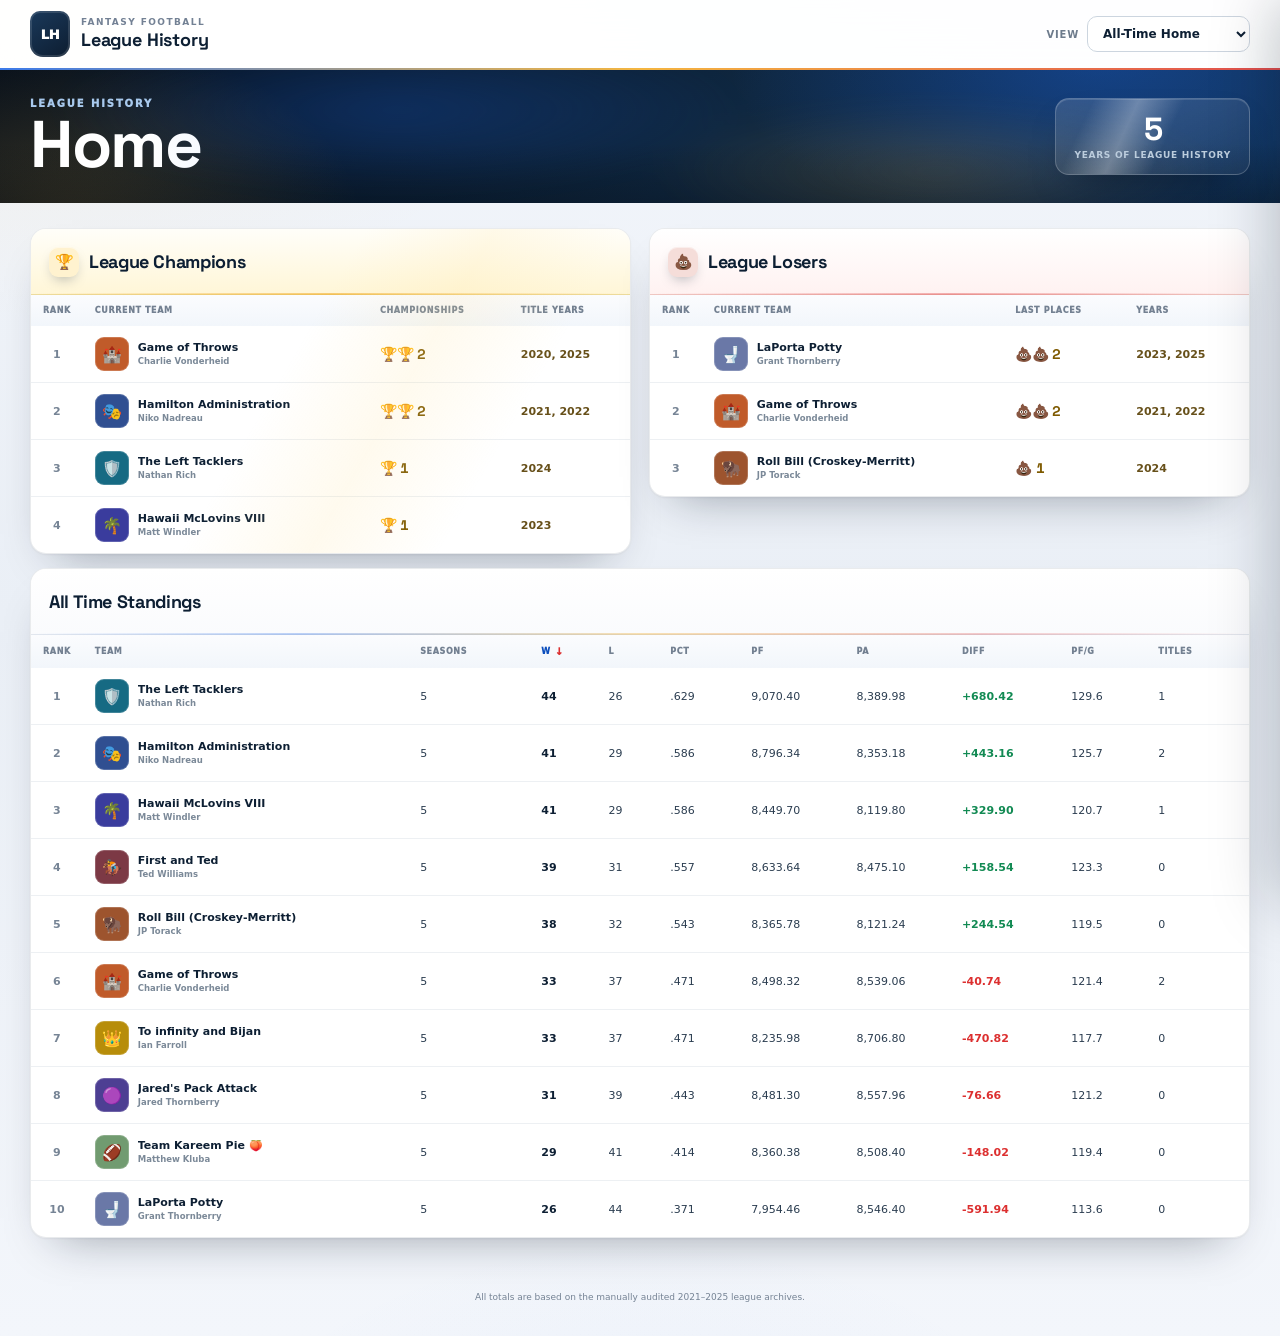
==== index.html @ 900fac92 "Add champion shimmer to all title years + modern visual overhaul Extend the gold sheen sweep from th" ====
<!DOCTYPE html>
<html lang="en">
<head>
  <meta charset="UTF-8" />
  <meta name="viewport" content="width=device-width, initial-scale=1.0" />
  <meta name="description" content="Fantasy football league history record book, all-time standings, champions, and owner profiles." />
  <title>League History · Record Book</title>
  <link rel="preconnect" href="https://fonts.googleapis.com">
  <link rel="preconnect" href="https://fonts.gstatic.com" crossorigin>
  <link href="https://fonts.googleapis.com/css2?family=Space+Grotesk:wght@500;600;700;800&display=swap" rel="stylesheet">
  <style>
    :root {
      --navy: #0a1626;
      --navy-2: #123252;
      --ink: #0d1f33;
      --muted: #5f7086;
      --line: #e2e7ee;
      --panel: #ffffff;
      --surface: #f5f7fa;
      --blue: #1a63e6;
      --blue-2: #0d4fbd;
      --gold: #f2a91f;
      --gold-soft: #fff2cf;
      --red: #dc2f2f;
      --green: #128a53;
      --shadow: 0 16px 40px rgba(10, 22, 38, .12);
      --shadow-lg: 0 28px 64px rgba(10, 22, 38, .18);
      --font-display: 'Space Grotesk', Inter, ui-sans-serif, system-ui, sans-serif;
    }

    * { box-sizing: border-box; }

    html { scroll-behavior: smooth; }

    body {
      margin: 0;
      background: var(--surface);
      color: var(--ink);
      font-family: Inter, ui-sans-serif, system-ui, -apple-system, BlinkMacSystemFont, "Segoe UI", sans-serif;
      -webkit-font-smoothing: antialiased;
    }

    button, select { font: inherit; }

    button { -webkit-tap-highlight-color: transparent; }

    .topbar {
      position: sticky;
      top: 0;
      z-index: 50;
      background: rgba(255, 255, 255, .94);
      border-bottom: 1px solid rgba(17, 36, 58, .10);
      backdrop-filter: blur(16px);
    }

    .topbar-inner,
    .hero-inner,
    main {
      width: min(1220px, calc(100% - 32px));
      margin: 0 auto;
    }

    .topbar-inner {
      min-height: 68px;
      display: flex;
      align-items: center;
      justify-content: space-between;
      gap: 18px;
    }

    .brand {
      display: inline-flex;
      align-items: center;
      gap: 11px;
      min-width: 0;
      color: inherit;
      text-decoration: none;
    }

    .brand-mark {
      width: 40px;
      height: 46px;
      display: grid;
      place-items: center;
      border-radius: 10px 10px 13px 13px;
      background: linear-gradient(145deg, #1a395b, #0d1d30);
      color: #fff;
      box-shadow: inset 0 0 0 2px rgba(255,255,255,.13);
      font-size: 13px;
      font-weight: 1000;
      letter-spacing: -.03em;
    }

    .brand-copy { display: grid; line-height: 1.05; }
    .brand-kicker {
      color: #738194;
      font-size: 9px;
      font-weight: 900;
      letter-spacing: .16em;
      text-transform: uppercase;
    }
    .brand-title {
      margin-top: 4px;
      color: var(--ink);
      font-size: 18px;
      font-weight: 950;
      letter-spacing: -.025em;
    }

    .season-control {
      display: inline-flex;
      align-items: center;
      gap: 8px;
      color: #6d7b8c;
      font-size: 10px;
      font-weight: 900;
      letter-spacing: .08em;
      text-transform: uppercase;
    }

    .season-control select {
      border: 1px solid #ccd5df;
      border-radius: 10px;
      background: #fff;
      color: var(--ink);
      padding: 9px 33px 9px 11px;
      font-size: 12px;
      font-weight: 850;
      cursor: pointer;
    }

    .hero {
      overflow: hidden;
      background:
        radial-gradient(circle at 82% 5%, rgba(57, 118, 183, .36), transparent 28%),
        radial-gradient(circle at 9% 110%, rgba(213, 161, 30, .18), transparent 34%),
        linear-gradient(135deg, #0c1d30, #1d3551);
      color: #fff;
    }

    .hero-inner {
      padding: 50px 0 44px;
      display: grid;
      grid-template-columns: minmax(0, 1.35fr) minmax(340px, .65fr);
      gap: 36px;
      align-items: end;
    }

    .eyebrow {
      color: #a8c9ed;
      font-size: 10px;
      font-weight: 950;
      letter-spacing: .19em;
      text-transform: uppercase;
    }

    .hero h1 {
      max-width: 760px;
      margin: 10px 0 13px;
      font-size: clamp(46px, 7vw, 82px);
      line-height: .93;
      letter-spacing: -.06em;
    }

    .hero p {
      max-width: 720px;
      margin: 0;
      color: #c8d7e6;
      font-size: 15px;
      line-height: 1.6;
    }

    .hero-metrics {
      display: grid;
      grid-template-columns: 1fr 1fr;
      gap: 9px;
    }

    .hero-metric {
      min-height: 92px;
      padding: 15px;
      border: 1px solid rgba(255,255,255,.15);
      border-radius: 15px;
      background: rgba(255,255,255,.075);
      box-shadow: inset 0 1px 0 rgba(255,255,255,.06);
    }

    .hero-metric small {
      display: block;
      color: #a9bed3;
      font-size: 8px;
      font-weight: 950;
      letter-spacing: .13em;
      text-transform: uppercase;
    }

    .hero-metric strong {
      display: block;
      margin-top: 7px;
      color: #fff;
      font-size: 29px;
      line-height: 1;
      letter-spacing: -.04em;
    }

    .hero-metric span {
      display: block;
      margin-top: 6px;
      color: #b8c9da;
      font-size: 9px;
    }

    main { padding: 25px 0 50px; }

    .section {
      margin-top: 18px;
    }

    .section:first-child { margin-top: 0; }

    .section-heading {
      display: flex;
      align-items: flex-end;
      justify-content: space-between;
      gap: 16px;
      margin-bottom: 10px;
    }

    .section-heading h2 {
      margin: 0;
      font-size: 25px;
      letter-spacing: -.035em;
    }

    .section-heading p {
      max-width: 680px;
      margin: 4px 0 0;
      color: var(--muted);
      font-size: 11px;
      line-height: 1.45;
    }

    .card {
      overflow: hidden;
      border: 1px solid #dbe2e9;
      border-radius: 16px;
      background: var(--panel);
      box-shadow: var(--shadow);
    }

    .card-head {
      min-height: 66px;
      padding: 15px 18px;
      display: flex;
      align-items: center;
      justify-content: space-between;
      gap: 14px;
      border-bottom: 1px solid var(--line);
      background: linear-gradient(180deg, #fff, #fafbfd);
    }


    .leaderboard-grid {
      display: grid;
      grid-template-columns: minmax(0, 1fr) minmax(0, 1fr);
      gap: 18px;
      align-items: start;
    }

    .leaderboard-card .card-head h3 {
      gap: 10px;
    }

    .champions-card .card-head {
      background: linear-gradient(180deg, #fffef9, #fff6d7);
      border-bottom-color: #eddc9e;
    }

    .losers-card .card-head {
      background: linear-gradient(180deg, #fff, #fff2f1);
      border-bottom-color: #efc7c2;
    }

    .losers-card .head-icon {
      background: #f5ddd9;
    }

    .card-head h3 {
      display: flex;
      align-items: center;
      gap: 9px;
      margin: 0;
      font-size: 18px;
      letter-spacing: -.02em;
    }

    .head-icon {
      width: 30px;
      height: 30px;
      display: grid;
      place-items: center;
      border-radius: 9px;
      background: var(--gold-soft);
      font-size: 15px;
    }

    .card-head > span {
      color: var(--muted);
      font-size: 9px;
      font-weight: 850;
      letter-spacing: .07em;
      text-transform: uppercase;
    }

    .table-wrap {
      overflow-x: auto;
      -webkit-overflow-scrolling: touch;
    }

    table {
      width: 100%;
      border-collapse: collapse;
    }

    th {
      padding: 11px 12px;
      background: #f5f7f9;
      color: #738091;
      font-size: 8px;
      font-weight: 950;
      letter-spacing: .08em;
      text-align: left;
      text-transform: uppercase;
      white-space: nowrap;
    }

    td {
      padding: 11px 12px;
      border-top: 1px solid #edf0f3;
      color: #2b3d50;
      font-size: 11px;
      font-variant-numeric: tabular-nums;
      white-space: nowrap;
    }

    tbody tr:first-child td { border-top: 0; }

    tbody tr:hover { background: #fafcff; }

    .rank {
      width: 48px;
      color: #768495;
      font-weight: 900;
      text-align: center;
    }

    .team-button {
      display: inline-flex;
      align-items: center;
      gap: 9px;
      min-width: 0;
      padding: 0;
      border: 0;
      background: transparent;
      color: inherit;
      cursor: pointer;
      text-align: left;
    }

    .team-button:hover .team-name,
    .team-button:focus-visible .team-name {
      color: var(--blue-2);
      text-decoration: underline;
    }

    .team-button:focus-visible {
      outline: 2px solid var(--blue);
      outline-offset: 4px;
      border-radius: 7px;
    }

    .team-badge {
      --team-color: #667;
      width: 34px;
      height: 34px;
      flex: 0 0 auto;
      display: grid;
      place-items: center;
      border-radius: 9px;
      background: var(--team-color);
      color: #fff;
      font-size: 16px;
      box-shadow: inset 0 0 0 1px rgba(255,255,255,.19);
    }

    .team-meta {
      min-width: 0;
      display: grid;
      line-height: 1.12;
    }

    .team-name {
      max-width: 260px;
      overflow: hidden;
      color: var(--ink);
      font-size: 11px;
      font-weight: 900;
      text-overflow: ellipsis;
      white-space: nowrap;
    }

    .owner-name {
      margin-top: 3px;
      color: #7b8998;
      font-size: 8.5px;
      font-weight: 700;
    }

    .record { color: var(--ink); font-weight: 900; }
    .positive { color: var(--green); font-weight: 900; }
    .negative { color: var(--red); font-weight: 900; }

    .title-count {
      color: #7e5a00;
      font-size: 14px;
      font-weight: 1000;
    }

    .title-years {
      color: #67501a;
      font-weight: 850;
    }

    .sort-button {
      display: inline-flex;
      align-items: center;
      gap: 4px;
      width: 100%;
      padding: 0;
      border: 0;
      background: transparent;
      color: inherit;
      font: inherit;
      letter-spacing: inherit;
      text-align: left;
      text-transform: inherit;
      cursor: pointer;
      white-space: nowrap;
    }

    .sort-button:hover,
    .sort-button.active { color: var(--blue-2); }

    .sort-arrow {
      min-width: 9px;
      color: var(--red);
      font-size: 10px;
    }

    .mobile-sort { display: none; }

    .mobile-stat-strip { display: none; }

    .profile-backdrop {
      position: fixed;
      inset: 0;
      z-index: 80;
      background: rgba(6, 16, 27, .56);
      opacity: 0;
      pointer-events: none;
      transition: opacity .22s ease;
    }

    .profile-backdrop.open {
      opacity: 1;
      pointer-events: auto;
    }

    .profile-panel {
      position: fixed;
      inset: 0 0 0 auto;
      z-index: 81;
      width: min(980px, 94vw);
      overflow-y: auto;
      background: #f3f6f9;
      box-shadow: -24px 0 60px rgba(7, 20, 34, .26);
      transform: translateX(102%);
      transition: transform .27s ease;
    }

    .profile-panel.open { transform: translateX(0); }

    body.profile-open { overflow: hidden; }

    .profile-topbar {
      position: sticky;
      top: 0;
      z-index: 5;
      min-height: 58px;
      padding: 9px 13px;
      display: flex;
      align-items: center;
      justify-content: space-between;
      gap: 12px;
      border-bottom: 1px solid rgba(17,36,58,.10);
      background: rgba(255,255,255,.94);
      backdrop-filter: blur(14px);
    }

    .profile-topbar strong {
      color: var(--ink);
      font-size: 12px;
      font-weight: 950;
      letter-spacing: .06em;
      text-transform: uppercase;
    }

    .close-profile {
      width: 36px;
      height: 36px;
      display: grid;
      place-items: center;
      border: 1px solid #d5dde5;
      border-radius: 10px;
      background: #fff;
      color: var(--ink);
      font-size: 17px;
      font-weight: 900;
      cursor: pointer;
    }

    .profile-hero {
      --team-color: #1b5d8d;
      position: relative;
      overflow: hidden;
      padding: 29px 26px 25px;
      background:
        radial-gradient(circle at 88% 5%, color-mix(in srgb, var(--team-color) 55%, transparent), transparent 32%),
        linear-gradient(135deg, #0c1d30, #1a3552);
      color: #fff;
    }

    .profile-identity {
      display: flex;
      align-items: center;
      gap: 15px;
    }

    .profile-logo {
      width: 66px;
      height: 66px;
      flex: 0 0 auto;
      display: grid;
      place-items: center;
      border: 2px solid rgba(255,255,255,.2);
      border-radius: 18px;
      background: var(--team-color);
      box-shadow: 0 10px 24px rgba(0,0,0,.22);
      font-size: 31px;
    }

    .profile-identity h2 {
      margin: 0;
      font-size: clamp(26px, 4vw, 42px);
      line-height: .98;
      letter-spacing: -.045em;
    }

    .profile-owner {
      margin-top: 7px;
      color: #c5d5e5;
      font-size: 12px;
      font-weight: 750;
    }


    .profile-content { padding: 15px; }

    .achievement-grid {
      display: grid;
      grid-template-columns: repeat(3, minmax(0, 1fr));
      gap: 9px;
    }

    .achievement-card {
      min-height: 132px;
      padding: 14px;
      border: 1px solid #dde4eb;
      border-radius: 14px;
      background: #fff;
      box-shadow: 0 6px 18px rgba(12, 31, 50, .06);
    }

    .achievement-card.gold {
      background: linear-gradient(145deg, #fffdf4, #fff7d8);
      border-color: #ead99a;
    }

    .achievement-card.red {
      background: linear-gradient(145deg, #fff, #fff0ef);
      border-color: #efc2be;
    }

    .achievement-label {
      color: #778596;
      font-size: 8px;
      font-weight: 950;
      letter-spacing: .1em;
      text-transform: uppercase;
    }

    .achievement-value {
      margin-top: 9px;
      color: var(--ink);
      font-size: 23px;
      font-weight: 1000;
      line-height: 1.02;
      letter-spacing: -.035em;
    }

    .achievement-detail {
      margin-top: 7px;
      color: #667688;
      font-size: 9px;
      line-height: 1.4;
    }

    .profile-grid {
      display: grid;
      grid-template-columns: minmax(0, .88fr) minmax(0, 1.12fr);
      gap: 10px;
      margin-top: 10px;
    }

    .profile-card {
      overflow: hidden;
      border: 1px solid #dce3ea;
      border-radius: 14px;
      background: #fff;
      box-shadow: 0 6px 18px rgba(12,31,50,.05);
    }

    .profile-card-head {
      min-height: 52px;
      padding: 12px 14px;
      display: flex;
      align-items: center;
      justify-content: space-between;
      gap: 12px;
      border-bottom: 1px solid #e7ebef;
    }

    .profile-card-head h3 {
      margin: 0;
      color: var(--ink);
      font-size: 14px;
      letter-spacing: -.02em;
    }

    .profile-card-head span {
      color: #7a8795;
      font-size: 8px;
      font-weight: 850;
      text-transform: uppercase;
      letter-spacing: .07em;
    }

    .chart-wrap {
      padding: 10px 10px 5px;
    }

    .wins-chart {
      display: block;
      width: 100%;
      height: auto;
    }

    .season-history {
      padding: 0;
    }

    .season-history-row {
      display: grid;
      grid-template-columns: 50px minmax(0, 1fr) 58px 70px 70px 52px;
      gap: 7px;
      align-items: center;
      padding: 10px 13px;
      border-top: 1px solid #edf0f3;
      font-size: 9px;
      font-variant-numeric: tabular-nums;
    }

    .season-history-row:first-child { border-top: 0; }

    .season-history-row.header {
      background: #f6f8fa;
      color: #788696;
      font-size: 7px;
      font-weight: 950;
      letter-spacing: .07em;
      text-transform: uppercase;
    }

    .season-history-row strong {
      min-width: 0;
      overflow: hidden;
      text-overflow: ellipsis;
      white-space: nowrap;
    }

    .h2h-card { margin-top: 10px; }

    .h2h-mobile-sort { display: none; }

    .empty-state {
      padding: 28px;
      color: var(--muted);
      font-size: 11px;
      text-align: center;
    }


    /* Compact all-time home header */
    .home-hero .hero-inner {
      min-height: 0;
      padding: 28px 0;
      grid-template-columns: minmax(0, 1fr) auto;
      align-items: center;
    }

    .home-hero h1 {
      margin: 5px 0 0;
      font-size: clamp(42px, 6vw, 66px);
      line-height: .92;
    }

    .home-year-count {
      min-width: 190px;
      padding: 14px 18px;
      border: 1px solid rgba(255,255,255,.16);
      border-radius: 14px;
      background: rgba(255,255,255,.075);
      text-align: center;
      box-shadow: inset 0 1px 0 rgba(255,255,255,.06);
    }

    .home-year-count strong {
      display: block;
      font-size: 32px;
      line-height: 1;
    }

    .home-year-count span {
      display: block;
      margin-top: 5px;
      color: #bccddd;
      font-size: 9px;
      font-weight: 850;
      letter-spacing: .08em;
      text-transform: uppercase;
    }

    /* The cards themselves now act as the section titles. */
    main > .section {
      margin-top: 14px;
    }

    main > .section:first-child {
      margin-top: 0;
    }

    /* Compact owner-history metrics */
    .achievement-card {
      min-height: 0;
      padding: 10px 12px;
    }

    .achievement-line {
      display: flex;
      align-items: flex-end;
      justify-content: space-between;
      gap: 8px;
      margin-top: 6px;
    }

    .achievement-value {
      margin-top: 0;
      font-size: 20px;
      white-space: nowrap;
    }

    .achievement-meta {
      color: #657587;
      font-size: 8px;
      font-weight: 850;
      line-height: 1.15;
      text-align: right;
      white-space: nowrap;
    }

    .mobile-sort-direction {
      width: 30px;
      height: 30px;
      display: inline-grid;
      place-items: center;
      flex: 0 0 auto;
      border: 1px solid #ccd5df;
      border-radius: 8px;
      background: #fff;
      color: var(--ink);
      font-size: 14px;
      font-weight: 1000;
      cursor: pointer;
    }

    .mobile-sort-direction:hover,
    .mobile-sort-direction:focus-visible {
      border-color: var(--blue);
      color: var(--blue-2);
    }

    .footer {
      padding: 4px 16px 34px;
      color: #758394;
      font-size: 9px;
      text-align: center;
    }

    @media (max-width: 900px) {
      .hero-inner { grid-template-columns: 1fr; }
      .hero-metrics { grid-template-columns: repeat(4, minmax(0, 1fr)); }
      .hero-metric { min-height: 78px; }
      .profile-grid { grid-template-columns: 1fr; }
      .leaderboard-grid { grid-template-columns: 1fr; }
    }

    @media (max-width: 700px) {
      .topbar-inner,
      .hero-inner,
      main { width: min(100% - 12px, 1220px); }

      .topbar-inner { min-height: 56px; }
      .brand-kicker { display: none; }
      .brand-title { font-size: 15px; }
      .brand-mark { width: 32px; height: 37px; font-size: 11px; }
      .season-control > span { display: none; }
      .season-control select { padding: 7px 27px 7px 9px; font-size: 11px; }

      .hero-inner {
        padding: 28px 0 23px;
        gap: 17px;
      }

      .hero h1 { font-size: 43px; }
      .hero p { font-size: 12px; }

      .hero-metrics { gap: 5px; }
      .hero-metric { min-height: 67px; padding: 9px; border-radius: 10px; }
      .hero-metric small { font-size: 6.5px; }
      .hero-metric strong { margin-top: 5px; font-size: 20px; }
      .hero-metric span { margin-top: 3px; font-size: 7px; }

      main { padding-top: 14px; }

      .section { margin-top: 13px; }
      .section-heading { margin-bottom: 7px; }
      .section-heading h2 { font-size: 20px; }
      .section-heading p { font-size: 9px; }

      .card { border-radius: 12px; box-shadow: 0 6px 18px rgba(15,34,55,.07); }
      .card-head { min-height: 50px; padding: 10px 11px; }
      .card-head h3 { font-size: 14px; }
      .head-icon { width: 25px; height: 25px; border-radius: 7px; font-size: 12px; }
      .card-head > span { display: none; }

      .leaderboard-grid {
        grid-template-columns: 1fr;
        gap: 12px;
      }

      .leaderboard-card th,
      .leaderboard-card td { padding: 8px 7px; }
      .leaderboard-card th:nth-child(1),
      .leaderboard-card td:nth-child(1) { display: none; }
      .leaderboard-card .team-badge { width: 27px; height: 27px; font-size: 13px; }
      .leaderboard-card .team-name { max-width: 145px; font-size: 9.5px; }
      .leaderboard-card .owner-name { font-size: 7.5px; }
      .leaderboard-card td { font-size: 9px; }
      .title-count { font-size: 12px; }

      .all-time-card .table-wrap { overflow: visible; }
      .all-time-card table,
      .all-time-card tbody { display: block; width: 100%; }
      .all-time-card thead { display: none; }

      .all-time-card tbody tr {
        display: grid;
        grid-template-columns: 25px minmax(0, 1fr);
        align-items: center;
        padding: 7px 8px;
        border-top: 1px solid #edf0f3;
      }

      .all-time-card tbody tr:first-child { border-top: 0; }

      .all-time-card td {
        padding: 0;
        border: 0;
        white-space: normal;
      }

      .all-time-card td.rank { grid-column: 1; width: auto; font-size: 10px; }
      .all-time-card td.team-cell { grid-column: 2; min-width: 0; }
      .all-time-card td:not(.rank):not(.team-cell) { display: none; }

      .all-time-card .team-button { width: 100%; gap: 6px; }
      .all-time-card .team-badge { width: 28px; height: 28px; font-size: 13px; }
      .all-time-card .team-name { max-width: 100%; font-size: 10px; }
      .all-time-card .owner-name { font-size: 8px; }

      .mobile-stat-strip {
        display: grid;
        grid-template-columns: repeat(6, minmax(0,1fr));
        gap: 3px;
        margin-top: 5px;
      }

      .mobile-stat {
        min-width: 0;
        padding: 3px 1px;
        border-radius: 5px;
        background: #f2f5f8;
        text-align: center;
      }

      .mobile-stat small {
        display: block;
        color: #7b8897;
        font-size: 6px;
        font-weight: 950;
        line-height: 1;
        text-transform: uppercase;
      }

      .mobile-stat strong {
        display: block;
        margin-top: 2px;
        overflow: hidden;
        color: var(--ink);
        font-size: 7.5px;
        line-height: 1.05;
        text-overflow: ellipsis;
        white-space: nowrap;
      }

      .mobile-sort {
        display: inline-flex;
        align-items: center;
        gap: 5px;
        color: #758292;
        font-size: 8px;
        font-weight: 900;
        text-transform: uppercase;
      }

      .mobile-sort select,
      .h2h-mobile-sort select {
        max-width: 125px;
        border: 1px solid #ccd5df;
        border-radius: 8px;
        background: #fff;
        color: var(--ink);
        padding: 6px 25px 6px 7px;
        font-size: 9px;
        font-weight: 850;
      }


      .home-hero .hero-inner {
        grid-template-columns: minmax(0, 1fr) auto;
        padding: 18px 0;
        gap: 10px;
      }

      .home-hero h1 {
        margin-top: 4px;
        font-size: 34px;
      }

      .home-year-count {
        min-width: 112px;
        padding: 10px;
        border-radius: 10px;
      }

      .home-year-count strong { font-size: 24px; }
      .home-year-count span { margin-top: 3px; font-size: 6.5px; }

      .achievement-card {
        min-height: 0;
        padding: 8px 9px;
      }

      .achievement-label { font-size: 6.5px; }
      .achievement-line { margin-top: 5px; gap: 5px; }
      .achievement-value { font-size: 16px; }
      .achievement-meta { font-size: 6.5px; }

      .profile-card-head {
        min-height: 38px;
        padding: 7px 9px;
      }

      .mobile-sort,
      .h2h-mobile-sort {
        gap: 4px;
      }

      .mobile-sort-direction {
        width: 27px;
        height: 27px;
        font-size: 12px;
      }

      .profile-panel { width: 100%; }

      .profile-topbar { min-height: 52px; padding: 7px 9px; }
      .close-profile { width: 34px; height: 34px; }

      .profile-hero { padding: 19px 12px 16px; }
      .profile-identity { gap: 10px; }
      .profile-logo { width: 49px; height: 49px; border-radius: 13px; font-size: 23px; }
      .profile-identity h2 { font-size: 26px; }
      .profile-owner { margin-top: 4px; font-size: 10px; }
      .name-history { margin-top: 12px; gap: 4px; }
      .name-chip { padding: 5px 6px; font-size: 7px; }

      .profile-content { padding: 8px; }

      .achievement-grid {
        grid-template-columns: repeat(2, minmax(0,1fr));
        gap: 6px;
      }

      .achievement-card {
        min-height: 104px;
        padding: 10px;
        border-radius: 10px;
      }

      .achievement-label { font-size: 7px; }
      .achievement-value { margin-top: 7px; font-size: 18px; }
      .achievement-detail { margin-top: 5px; font-size: 7.5px; }

      .profile-grid { gap: 7px; margin-top: 7px; }
      .profile-card { border-radius: 10px; }
      .profile-card-head { min-height: 45px; padding: 9px 10px; }
      .profile-card-head h3 { font-size: 12px; }
      .profile-card-head span { font-size: 7px; }

      .season-history-row {
        grid-template-columns: 39px minmax(0,1fr) 43px 50px;
        gap: 5px;
        padding: 8px 9px;
        font-size: 7.5px;
      }

      .season-history-row > :nth-child(4),
      .season-history-row > :nth-child(5) { display: none; }

      .h2h-card .table-wrap { overflow: visible; }
      .h2h-card table,
      .h2h-card tbody { display: block; width: 100%; }
      .h2h-card thead { display: none; }

      .h2h-card tbody tr {
        display: block;
        padding: 8px 9px;
        border-top: 1px solid #edf0f3;
      }

      .h2h-card tbody tr:first-child { border-top: 0; }
      .h2h-card td { display: none; padding: 0; border: 0; }
      .h2h-card td.opponent-cell { display: block; }
      .h2h-card .team-button { width: 100%; }
      .h2h-card .team-badge { width: 27px; height: 27px; font-size: 12px; }
      .h2h-card .team-name { font-size: 9.5px; }
      .h2h-card .owner-name { font-size: 7.5px; }

      .h2h-mobile-sort {
        display: inline-flex;
        align-items: center;
        gap: 4px;
        color: #758292;
        font-size: 7px;
        font-weight: 900;
        text-transform: uppercase;
      }
    }

    @media (max-width: 430px) {
      .hero-metrics { grid-template-columns: 1fr 1fr; }
      .achievement-grid { grid-template-columns: 1fr 1fr; }
      .mobile-stat-strip { grid-template-columns: repeat(3, minmax(0,1fr)); }
    }
  
    @media (max-width: 700px) {
      .achievement-card {
        min-height: 0;
        padding: 8px 9px;
        border-radius: 9px;
      }

      .achievement-label {
        font-size: 6.5px;
      }

      .achievement-line {
        margin-top: 5px;
        gap: 5px;
      }

      .achievement-value {
        margin-top: 0;
        font-size: 16px;
      }

      .achievement-meta {
        font-size: 6.5px;
      }

      .profile-card-head {
        min-height: 38px;
        padding: 7px 9px;
      }
    }


    /* --- v2 visual refresh: refined elevation, motion, and accents --- */
    ::selection { background: rgba(26, 99, 230, .22); color: var(--ink); }

    .table-wrap, .profile-panel {
      scrollbar-width: thin;
      scrollbar-color: #b7c2d1 transparent;
    }
    .table-wrap::-webkit-scrollbar, .profile-panel::-webkit-scrollbar { height: 8px; width: 8px; }
    .table-wrap::-webkit-scrollbar-thumb, .profile-panel::-webkit-scrollbar-thumb {
      background: #c2cbd8; border-radius: 999px;
    }
    .table-wrap::-webkit-scrollbar-track, .profile-panel::-webkit-scrollbar-track { background: transparent; }

    .card, .achievement-card, .hero-metric, .home-year-count, .profile-card {
      transition: box-shadow .22s cubic-bezier(.2,.8,.2,1), border-color .22s ease;
    }
    .team-badge, .profile-logo {
      transition: transform .18s ease, box-shadow .18s ease;
    }

    @media (hover: hover) and (pointer: fine) {
      .card:hover { box-shadow: var(--shadow-lg, var(--shadow)); }
      .achievement-card:hover { transform: translateY(-2px); box-shadow: 0 14px 30px rgba(15,34,55,.10); }
      tbody tr:hover .team-badge { transform: scale(1.06); }
    }

    .achievement-card {
      transition: transform .22s cubic-bezier(.2,.8,.2,1), box-shadow .22s cubic-bezier(.2,.8,.2,1);
    }

    .team-button:focus-visible,
    .sort-button:focus-visible,
    .close-profile:focus-visible {
      outline: 2px solid var(--blue);
      outline-offset: 3px;
      border-radius: 6px;
    }

    @media (prefers-reduced-motion: no-preference) {
      .card, .achievement-card { animation: v2FadeUp .5s cubic-bezier(.2,.8,.2,1) both; }
    }
    @keyframes v2FadeUp {
      from { opacity: 0; transform: translateY(10px); }
      to { opacity: 1; transform: translateY(0); }
    }

    /* --- v3 visual overhaul: display type, richer hero, premium accents --- */
    .hero h1,
    .section-heading h2,
    .card-head h3,
    .brand-title,
    .achievement-value,
    .home-year-count strong,
    .hero-metric strong,
    .profile-identity h2,
    .title-count {
      font-family: var(--font-display);
      letter-spacing: -.02em;
    }

    .hero h1 { font-weight: 700; }
    .brand-title { font-weight: 700; letter-spacing: -.01em; }

    /* Richer hero backdrop with layered glow (vignette folded into the
       background stack itself so it stays behind the hero-inner content). */
    .hero {
      position: relative;
      background:
        linear-gradient(180deg, transparent 55%, rgba(4,10,18,.32) 100%),
        radial-gradient(ellipse 620px 320px at 86% -10%, rgba(26, 99, 230, .40), transparent 60%),
        radial-gradient(ellipse 460px 300px at 6% 118%, rgba(242, 169, 31, .22), transparent 62%),
        linear-gradient(135deg, #050f1c 0%, #0f2740 55%, #123252 100%);
    }

    /* Foil-style gradient title on the home hero, with a plain-white fallback
       for browsers without background-clip: text support. */
    .home-hero h1 { color: #fff; }
    @supports (background-clip: text) or (-webkit-background-clip: text) {
      .home-hero h1 {
        background: linear-gradient(90deg, #ffffff 15%, #cfe0fb 55%, #ffe3a3 100%);
        -webkit-background-clip: text;
        background-clip: text;
        -webkit-text-fill-color: transparent;
        color: transparent;
      }
    }

    /* Topbar gets a live gradient underline instead of a flat hairline */
    .topbar { border-bottom: none; }
    .topbar::after {
      content: "";
      display: block;
      height: 2px;
      background: linear-gradient(90deg, var(--blue) 0%, var(--gold) 50%, var(--red) 100%);
      opacity: .85;
    }

    /* Soft pulsing glow on the trophy tile */
    @media (prefers-reduced-motion: no-preference) {
      .champions-card .head-icon {
        animation: v3Glow 2.6s ease-in-out infinite;
      }
    }
    @keyframes v3Glow {
      0%, 100% { box-shadow: 0 0 0 0 rgba(242,169,31,0); }
      50% { box-shadow: 0 0 0 6px rgba(242,169,31,.18); }
    }
  
    /* --- v4 modern overhaul: depth, glass, gradient accents, motion
       (purely visual — all-time tables, champions and copy are unchanged) --- */

    /* Layered light mesh gives the page real depth instead of a flat wash */
    body {
      background:
        radial-gradient(1100px 520px at 84% -8%, rgba(26,99,230,.09), transparent 60%),
        radial-gradient(880px 460px at 2% 4%, rgba(242,169,31,.07), transparent 58%),
        radial-gradient(820px 640px at 50% 122%, rgba(26,99,230,.06), transparent 62%),
        linear-gradient(180deg, #f3f6fb 0%, #eaeff6 46%, #f3f6fb 100%);
    }

    /* Premium card depth: crisp top highlight, soft contact + ambient shadow */
    .card {
      border-color: rgba(15,34,55,.09);
      box-shadow:
        inset 0 1px 0 rgba(255,255,255,.9),
        0 1px 2px rgba(10,22,38,.05),
        0 22px 46px -26px rgba(10,22,38,.42);
    }

    /* Faint tri-color rule bleeding along the base of every card header */
    .card-head {
      position: relative;
    }
    .card-head::after {
      content: "";
      position: absolute;
      left: 0; right: 0; bottom: -1px;
      height: 2px;
      background: linear-gradient(90deg, transparent, rgba(26,99,230,.4) 22%, rgba(242,169,31,.48) 50%, rgba(220,47,47,.35) 78%, transparent);
      opacity: .7;
    }
    /* Champions header leans gold, losers header leans red */
    .champions-card .card-head::after {
      background: linear-gradient(90deg, transparent, rgba(242,169,31,.65) 50%, transparent);
      opacity: .85;
    }
    .losers-card .card-head::after {
      background: linear-gradient(90deg, transparent, rgba(220,47,47,.5) 50%, transparent);
    }

    /* Head icons feel like embossed tokens */
    .head-icon {
      box-shadow:
        inset 0 1px 0 rgba(255,255,255,.5),
        0 6px 14px -6px rgba(7,24,39,.4);
    }

    /* Table: brighter header, gradient row hover with a leading accent bar */
    th {
      background: linear-gradient(180deg, #fbfcfe, #f2f6fb);
    }
    tbody tr { transition: background .18s ease, box-shadow .18s ease; }
    tbody tr:hover {
      background: linear-gradient(90deg, rgba(26,99,230,.07), rgba(26,99,230,.02) 55%, transparent);
      box-shadow: inset 3px 0 0 rgba(26,99,230,.6);
    }
    /* In the champions leaderboard the accent bar reads gold */
    .champions-card tbody tr:hover {
      background: linear-gradient(90deg, rgba(242,169,31,.12), rgba(242,169,31,.03) 55%, transparent);
      box-shadow: inset 3px 0 0 var(--gold);
    }

    /* Glassy KPI card in the hero with a slow diagonal sheen sweep */
    .home-year-count {
      position: relative;
      overflow: hidden;
      background: linear-gradient(155deg, rgba(255,255,255,.14), rgba(255,255,255,.05));
      border-color: rgba(255,255,255,.22);
      box-shadow: inset 0 1px 0 rgba(255,255,255,.14), 0 18px 40px -22px rgba(0,0,0,.6);
    }
    @media (prefers-reduced-motion: no-preference) {
      .home-year-count::before {
        content: "";
        position: absolute;
        inset: 0;
        background: linear-gradient(115deg, transparent 40%, rgba(255,255,255,.3) 50%, transparent 60%);
        background-size: 220% 100%;
        background-position: -120% 0;
        animation: v4Sheen 6.5s ease-in-out infinite;
        pointer-events: none;
      }
      .home-year-count strong,
      .home-year-count span { position: relative; z-index: 1; }
    }
    @keyframes v4Sheen {
      0%, 15% { background-position: -120% 0; }
      55%, 100% { background-position: 140% 0; }
    }

    /* Gold sheen sweep across the League Champions card — echoes the season
       champion cards so the trophy tables shimmer here too */
    .champions-card { position: relative; }
    @media (prefers-reduced-motion: no-preference) {
      .champions-card::after {
        content: "";
        position: absolute;
        inset: 0;
        background: linear-gradient(120deg, transparent 42%, rgba(255,225,150,.16) 50%, transparent 58%);
        background-size: 240% 100%;
        background-position: -130% 0;
        animation: v4Sheen 8s ease-in-out infinite;
        pointer-events: none;
        z-index: 3;
      }
    }

    /* Animated aurora drift behind the hero content (motion-safe only) */
    @media (prefers-reduced-motion: no-preference) {
      .hero { overflow: hidden; }
      .hero::before {
        content: "";
        position: absolute;
        inset: -38% 0;
        z-index: 0;
        pointer-events: none;
        background:
          radial-gradient(closest-side, rgba(26,99,230,.35), transparent),
          radial-gradient(closest-side, rgba(242,169,31,.22), transparent);
        background-size: 55% 70%, 45% 60%;
        background-position: 8% 12%, 92% 88%;
        background-repeat: no-repeat;
        filter: blur(14px);
        opacity: .75;
        animation: v4Aurora 18s ease-in-out infinite alternate;
      }
      .hero-inner { position: relative; z-index: 1; }
    }
    @keyframes v4Aurora {
      0%   { background-position: 88% 88%, 10% 14%; }
      100% { background-position: 74% 70%, 26% 30%; }
    }

    /* Small cards lift on hover for a tactile, modern feel */
    .achievement-card {
      transition: transform .25s cubic-bezier(.2,.8,.2,1), box-shadow .25s ease;
    }
    .achievement-card:hover {
      transform: translateY(-3px);
      box-shadow: 0 24px 44px -24px rgba(10,22,38,.5);
    }

  </style>
</head>
<body>
  <header class="topbar">
    <div class="topbar-inner">
      <a class="brand" href="index.html" aria-label="League History home">
        <div class="brand-mark">LH</div>
        <div class="brand-copy">
          <span class="brand-kicker">Fantasy Football</span>
          <span class="brand-title">League History</span>
        </div>
      </a>

      <label class="season-control">
        <span>View</span>
        <select id="pageSelect" aria-label="Open a season">
          <option value="home" selected>All-Time Home</option>
          <option value="2025">2025 Season</option>
          <option value="2024">2024 Season</option>
          <option value="2023">2023 Season</option>
          <option value="2022">2022 Season</option>
          <option value="2021">2021 Season</option>
        </select>
      </label>
    </div>
  </header>

  <section class="hero home-hero">
    <div class="hero-inner">
      <div class="home-heading">
        <div class="eyebrow">League History</div>
        <h1>Home</h1>
      </div>
      <div class="home-year-count" aria-label="Audited league history">
        <strong id="homeSeasonCount">4</strong>
        <span>Years of League History</span>
      </div>
    </div>
  </section>

  <main>
    <section class="section leaderboard-grid">
      <div class="card champions-card leaderboard-card">
        <div class="card-head">
          <h3><span class="head-icon">🏆</span> League Champions</h3>
        </div>
        <div class="table-wrap">
          <table>
            <thead>
              <tr>
                <th>Rank</th>
                <th>Current Team</th>
                <th>Championships</th>
                <th>Title Years</th>
              </tr>
            </thead>
            <tbody id="championBody"></tbody>
          </table>
        </div>
      </div>

      <div class="card losers-card leaderboard-card">
        <div class="card-head">
          <h3><span class="head-icon">💩</span> League Losers</h3>
        </div>
        <div class="table-wrap">
          <table>
            <thead>
              <tr>
                <th>Rank</th>
                <th>Current Team</th>
                <th>Last Places</th>
                <th>Years</th>
              </tr>
            </thead>
            <tbody id="loserBody"></tbody>
          </table>
        </div>
      </div>
    </section>

    <section class="section"><div class="card all-time-card">
        <div class="card-head">
          <h3>All Time Standings</h3>
          <div class="mobile-sort">
            <label for="allTimeMobileSort">Sort</label>
            <select id="allTimeMobileSort" aria-label="Sort all-time standings">
              <option value="wins">Wins</option>
              <option value="losses">Losses</option>
              <option value="pct">Win Percentage</option>
              <option value="pf">Points For</option>
              <option value="pa">Points Against</option>
              <option value="diff">Point Differential</option>
              <option value="pfg">Points per Game</option>
              <option value="titles">Championships</option>
              <option value="seasons">Seasons</option>
              <option value="team">Team</option>
            </select>
            <button type="button" class="mobile-sort-direction" id="allTimeMobileDirection" data-mobile-direction="allTime" aria-label="Sort descending">↓</button>
          </div>
        </div>

        <div class="table-wrap">
          <table>
            <thead>
              <tr>
                <th>Rank</th>
                <th><button class="sort-button" data-table="allTime" data-sort="team">Team <span class="sort-arrow"></span></button></th>
                <th><button class="sort-button" data-table="allTime" data-sort="seasons">Seasons <span class="sort-arrow"></span></button></th>
                <th><button class="sort-button active" data-table="allTime" data-sort="wins">W <span class="sort-arrow">↓</span></button></th>
                <th><button class="sort-button" data-table="allTime" data-sort="losses">L <span class="sort-arrow"></span></button></th>
                <th><button class="sort-button" data-table="allTime" data-sort="pct">PCT <span class="sort-arrow"></span></button></th>
                <th><button class="sort-button" data-table="allTime" data-sort="pf">PF <span class="sort-arrow"></span></button></th>
                <th><button class="sort-button" data-table="allTime" data-sort="pa">PA <span class="sort-arrow"></span></button></th>
                <th><button class="sort-button" data-table="allTime" data-sort="diff">Diff <span class="sort-arrow"></span></button></th>
                <th><button class="sort-button" data-table="allTime" data-sort="pfg">PF/G <span class="sort-arrow"></span></button></th>
                <th><button class="sort-button" data-table="allTime" data-sort="titles">Titles <span class="sort-arrow"></span></button></th>
              </tr>
            </thead>
            <tbody id="allTimeBody"></tbody>
          </table>
        </div>
      </div>
    </section>
  </main>

  <div class="profile-backdrop" id="profileBackdrop"></div>
  <aside class="profile-panel" id="profilePanel" aria-hidden="true" aria-label="Team history profile">
    <div class="profile-topbar">
      <strong>Team History</strong>
      <button class="close-profile" id="closeProfile" aria-label="Close team history">×</button>
    </div>
    <div id="profileRoot"></div>
  </aside>

  <footer class="footer">All totals are based on the manually audited 2021–2025 league archives.</footer>

  <script>
    const LEAGUE_DATA = {"owners":{"ted_williams":{"name":"Ted Williams","currentTeam":"First and Ted","icon":"🏇","color":"#7c3945"},"charlie_vonderheid":{"name":"Charlie Vonderheid","currentTeam":"Game of Throws","icon":"🏰","color":"#c05b2a"},"niko_nadreau":{"name":"Niko Nadreau","currentTeam":"Hamilton Administration","icon":"🎭","color":"#304f91"},"jp_torack":{"name":"JP Torack","currentTeam":"Roll Bill (Croskey-Merritt)","icon":"🦬","color":"#9d542e"},"ian_farroll":{"name":"Ian Farroll","currentTeam":"To infinity and Bijan","icon":"👑","color":"#b78d0a"},"matt_windler":{"name":"Matt Windler","currentTeam":"Hawaii McLovins VIII","icon":"🌴","color":"#3a3c9d"},"nathan_rich":{"name":"Nathan Rich","currentTeam":"The Left Tacklers","icon":"🛡️","color":"#166a83"},"matthew_kluba":{"name":"Matthew Kluba","currentTeam":"Team Kareem Pie 🍑","icon":"🏈","color":"#719b70"},"grant_thornberry":{"name":"Grant Thornberry","currentTeam":"LaPorta Potty","icon":"🚽","color":"#6a78a7"},"jared_thornberry":{"name":"Jared Thornberry","currentTeam":"Jared's Pack Attack","icon":"🟣","color":"#4d3f93"}},"seasons":[{"year":2021,"teams":{"left":{"ownerId":"nathan_rich","name":"The Left Tacklers","owner":"Nathan Rich","division":"Xavier","wins":10,"losses":4,"pf":1821.72,"pa":1537.6,"divRecord":"4–2","finalRank":3,"icon":"🛡️","color":"#166a83"},"packers":{"ownerId":"jared_thornberry","name":"Team Go Packers","owner":"Jared Thornberry","division":"Xavier","wins":10,"losses":4,"pf":1771.4,"pa":1551.96,"divRecord":"6–0","finalRank":7,"icon":"🟣","color":"#4d3f93"},"hotrod":{"ownerId":"ted_williams","name":"Hot Rod Fan Club","owner":"Ted Williams","division":"Xavier","wins":10,"losses":4,"pf":1767.42,"pa":1542.3,"divRecord":"2–4","finalRank":4,"icon":"🏎️","color":"#7c3945"},"inactive":{"ownerId":"jack_figge","name":"Team Inactive","owner":"Jack Figge","division":"Xavier","wins":8,"losses":6,"pf":1527.08,"pa":1585.06,"divRecord":"4–3","finalRank":5,"icon":"💤","color":"#3296a8","excludeFromHome":true},"kareem":{"ownerId":"matthew_kluba","name":"Team Kareem Pie 🍑","owner":"Matthew Kluba","division":"Xavier","wins":7,"losses":7,"pf":1700.76,"pa":1586.54,"divRecord":"2–5","finalRank":2,"icon":"🏈","color":"#719b70"},"oneen":{"ownerId":"charlie_vonderheid","name":"One En","owner":"Charlie Vonderheid","division":"Xavier","wins":3,"losses":11,"pf":1597.7,"pa":1797.32,"divRecord":"1–5","finalRank":11,"icon":"🌞","color":"#c05b2a","officialLastPlace":true},"hamilton":{"ownerId":"niko_nadreau","name":"Hamilton Administration","owner":"Niko Nadreau","division":"Ignatius","wins":11,"losses":3,"pf":1850.0,"pa":1521.68,"divRecord":"5–0","finalRank":1,"icon":"🎭","color":"#304f91"},"beatcev":{"ownerId":"jp_torack","name":"Beat Cev","owner":"JP Torack","division":"Ignatius","wins":7,"losses":7,"pf":1651.08,"pa":1588.48,"divRecord":"5–2","finalRank":8,"icon":"🧔","color":"#557866"},"hawaii":{"ownerId":"matt_windler","name":"Hawaii McLovins VIII","owner":"Matt Windler","division":"Ignatius","wins":7,"losses":7,"pf":1487.5,"pa":1515.08,"divRecord":"5–2","finalRank":6,"icon":"🌴","color":"#3a3c9d"},"rip":{"ownerId":"ian_farroll","name":"RIP Julio","owner":"Ian Farroll","division":"Ignatius","wins":6,"losses":8,"pf":1487.66,"pa":1762.42,"divRecord":"2–3","finalRank":10,"icon":"💀","color":"#6f3c3c"},"skeet":{"ownerId":"grant_thornberry","name":"St. Louis Skeet and Trap","owner":"Grant Thornberry","division":"Ignatius","wins":4,"losses":10,"pf":1520.28,"pa":1723.76,"divRecord":"1–6","finalRank":9,"icon":"🎯","color":"#b14e3c"},"kroenke":{"ownerId":"stephen_deves","name":"Kroenke Sucks","owner":"Stephen Deves","division":"Ignatius","wins":1,"losses":13,"pf":1161.82,"pa":1632.22,"divRecord":"1–6","finalRank":12,"icon":"🟡","color":"#9a8b1e","excludeFromHome":true}},"regularGames":[{"week":1,"a":"beatcev","aScore":108.76,"b":"packers","bScore":110.32},{"week":1,"a":"oneen","aScore":156.66,"b":"hawaii","bScore":164.78},{"week":1,"a":"left","aScore":152.7,"b":"hotrod","bScore":108.9},{"week":1,"a":"kareem","aScore":122.34,"b":"hamilton","bScore":97.9},{"week":1,"a":"rip","aScore":135.42,"b":"skeet","bScore":110.9},{"week":1,"a":"inactive","aScore":119.78,"b":"kroenke","bScore":119.64},{"week":2,"a":"oneen","aScore":116.04,"b":"beatcev","bScore":186.9},{"week":2,"a":"packers","aScore":158.5,"b":"left","bScore":107.42},{"week":2,"a":"hawaii","aScore":123.52,"b":"hotrod","bScore":133.76},{"week":2,"a":"rip","aScore":116.98,"b":"kareem","bScore":94.98},{"week":2,"a":"hamilton","aScore":132.6,"b":"inactive","bScore":122.0},{"week":2,"a":"skeet","aScore":98.58,"b":"kroenke","bScore":118.62},{"week":3,"a":"beatcev","aScore":108.24,"b":"left","bScore":128.62},{"week":3,"a":"hotrod","aScore":156.38,"b":"oneen","bScore":149.88},{"week":3,"a":"hawaii","aScore":120.3,"b":"packers","bScore":96.34},{"week":3,"a":"kareem","aScore":100.08,"b":"inactive","bScore":105.8},{"week":3,"a":"kroenke","aScore":91.62,"b":"rip","bScore":132.72},{"week":3,"a":"skeet","aScore":91.34,"b":"hamilton","bScore":150.24},{"week":4,"a":"hotrod","aScore":113.74,"b":"beatcev","bScore":97.02},{"week":4,"a":"left","aScore":100.26,"b":"hawaii","bScore":83.72},{"week":4,"a":"oneen","aScore":81.48,"b":"packers","bScore":127.62},{"week":4,"a":"kroenke","aScore":88.9,"b":"kareem","bScore":136.42},{"week":4,"a":"inactive","aScore":134.96,"b":"skeet","bScore":127.94},{"week":4,"a":"rip","aScore":120.62,"b":"hamilton","bScore":133.92},{"week":5,"a":"beatcev","aScore":101.76,"b":"hawaii","bScore":82.28},{"week":5,"a":"packers","aScore":172.06,"b":"hotrod","bScore":163.08},{"week":5,"a":"oneen","aScore":140.72,"b":"left","bScore":145.88},{"week":5,"a":"kareem","aScore":118.14,"b":"skeet","bScore":119.94},{"week":5,"a":"hamilton","aScore":167.0,"b":"kroenke","bScore":61.9},{"week":5,"a":"rip","aScore":123.68,"b":"inactive","bScore":117.54},{"week":6,"a":"kareem","aScore":179.14,"b":"beatcev","bScore":163.96},{"week":6,"a":"hamilton","aScore":134.82,"b":"packers","bScore":133.6},{"week":6,"a":"rip","aScore":127.3,"b":"oneen","bScore":108.6},{"week":6,"a":"inactive","aScore":65.08,"b":"left","bScore":102.12},{"week":6,"a":"kroenke","aScore":75.84,"b":"hotrod","bScore":130.68},{"week":6,"a":"skeet","aScore":91.74,"b":"hawaii","bScore":146.18},{"week":7,"a":"packers","aScore":144.16,"b":"kareem","bScore":113.24},{"week":7,"a":"oneen","aScore":98.58,"b":"hamilton","bScore":120.64},{"week":7,"a":"left","aScore":171.2,"b":"rip","bScore":79.54},{"week":7,"a":"hotrod","aScore":125.54,"b":"inactive","bScore":139.54},{"week":7,"a":"hawaii","aScore":89.38,"b":"kroenke","bScore":63.26},{"week":7,"a":"beatcev","aScore":92.14,"b":"skeet","bScore":117.92},{"week":8,"a":"kareem","aScore":134.86,"b":"oneen","bScore":83.42},{"week":8,"a":"hamilton","aScore":129.9,"b":"left","bScore":115.54},{"week":8,"a":"rip","aScore":77.3,"b":"hotrod","bScore":114.3},{"week":8,"a":"inactive","aScore":127.7,"b":"hawaii","bScore":111.88},{"week":8,"a":"kroenke","aScore":88.5,"b":"beatcev","bScore":109.76},{"week":8,"a":"skeet","aScore":78.94,"b":"packers","bScore":118.36},{"week":9,"a":"left","aScore":127.38,"b":"kareem","bScore":105.58},{"week":9,"a":"hotrod","aScore":103.74,"b":"hamilton","bScore":77.56},{"week":9,"a":"hawaii","aScore":102.14,"b":"rip","bScore":94.4},{"week":9,"a":"beatcev","aScore":93.48,"b":"inactive","bScore":73.82},{"week":9,"a":"packers","aScore":111.5,"b":"kroenke","bScore":71.06},{"week":9,"a":"oneen","aScore":116.74,"b":"skeet","bScore":92.64},{"week":10,"a":"kareem","aScore":75.94,"b":"hotrod","bScore":133.44},{"week":10,"a":"hamilton","aScore":151.94,"b":"hawaii","bScore":62.12},{"week":10,"a":"rip","aScore":88.4,"b":"beatcev","bScore":119.46},{"week":10,"a":"inactive","aScore":86.6,"b":"packers","bScore":101.18},{"week":10,"a":"kroenke","aScore":73.52,"b":"oneen","bScore":104.4},{"week":10,"a":"skeet","aScore":134.24,"b":"left","bScore":108.0},{"week":11,"a":"hawaii","aScore":80.4,"b":"kareem","bScore":108.62},{"week":11,"a":"beatcev","aScore":84.44,"b":"hamilton","bScore":148.56},{"week":11,"a":"packers","aScore":165.6,"b":"rip","bScore":79.54},{"week":11,"a":"oneen","aScore":144.28,"b":"inactive","bScore":106.58},{"week":11,"a":"left","aScore":119.08,"b":"kroenke","bScore":74.4},{"week":11,"a":"hotrod","aScore":108.0,"b":"skeet","bScore":102.4},{"week":12,"a":"beatcev","aScore":108.22,"b":"kareem","bScore":155.7},{"week":12,"a":"packers","aScore":121.98,"b":"hamilton","bScore":155.8},{"week":12,"a":"oneen","aScore":96.72,"b":"rip","bScore":102.1},{"week":12,"a":"left","aScore":92.8,"b":"inactive","bScore":102.84},{"week":12,"a":"hotrod","aScore":81.18,"b":"kroenke","bScore":71.08},{"week":12,"a":"hawaii","aScore":137.8,"b":"skeet","bScore":95.52},{"week":13,"a":"kareem","aScore":113.2,"b":"packers","bScore":119.34},{"week":13,"a":"hamilton","aScore":115.6,"b":"oneen","bScore":103.48},{"week":13,"a":"rip","aScore":112.42,"b":"left","bScore":170.72},{"week":13,"a":"inactive","aScore":130.22,"b":"hotrod","bScore":129.96},{"week":13,"a":"kroenke","aScore":98.5,"b":"hawaii","bScore":103.12},{"week":13,"a":"skeet","aScore":120.46,"b":"beatcev","bScore":148.32},{"week":14,"a":"oneen","aScore":96.7,"b":"kareem","bScore":142.52},{"week":14,"a":"left","aScore":180.0,"b":"hamilton","bScore":133.52},{"week":14,"a":"hotrod","aScore":164.72,"b":"rip","bScore":97.24},{"week":14,"a":"hawaii","aScore":79.88,"b":"inactive","bScore":94.62},{"week":14,"a":"beatcev","aScore":128.62,"b":"kroenke","bScore":64.98},{"week":14,"a":"packers","aScore":90.84,"b":"skeet","bScore":137.72}],"postseasonGames":[{"week":15,"a":"hawaii","aScore":84.36,"b":"hamilton","bScore":177.9,"label":"Quarterfinal"},{"week":15,"a":"inactive","aScore":75.46,"b":"hotrod","bScore":121.8,"label":"Quarterfinal"},{"week":15,"a":"kareem","aScore":111.58,"b":"packers","bScore":97.92,"label":"Quarterfinal"},{"week":15,"a":"beatcev","aScore":73.38,"b":"left","bScore":73.84,"label":"Quarterfinal"},{"week":16,"a":"hotrod","aScore":143.72,"b":"hamilton","bScore":183.66,"label":"Semifinal"},{"week":16,"a":"kareem","aScore":133.1,"b":"left","bScore":101.64,"label":"Semifinal"},{"week":17,"a":"kareem","aScore":152.74,"b":"hamilton","bScore":166.6,"label":"Championship"},{"week":15,"a":"skeet","aScore":102.14,"b":"rip","bScore":96.28,"label":"Losers Bracket · Game 1"},{"week":15,"a":"kroenke","aScore":60.76,"b":"oneen","bScore":139.04,"label":"Losers Bracket · Game 2"},{"week":16,"a":"rip","aScore":99.4,"b":"oneen","bScore":77.04,"label":"Losers Bracket · Game 3"},{"week":17,"a":"kroenke","aScore":99.46,"b":"oneen","bScore":111.48,"label":"Losers Bracket · Game 4"}]},{"year":2022,"teams":{"yung":{"ownerId":"jp_torack","name":"Yung Gravy Fan Page","owner":"JP Torack","division":null,"wins":10,"losses":4,"pf":1881.56,"pa":1616.36,"divRecord":null,"finalRank":2,"icon":"😎","color":"#9d542e"},"hamilton":{"ownerId":"niko_nadreau","name":"Hamilton Administration","owner":"Niko Nadreau","division":null,"wins":9,"losses":5,"pf":1841.8,"pa":1556.94,"divRecord":null,"finalRank":1,"icon":"🎭","color":"#304f91"},"zach":{"ownerId":"jared_thornberry","name":"Zach Milfson","owner":"Jared Thornberry","division":null,"wins":8,"losses":6,"pf":1779.16,"pa":1763.98,"divRecord":null,"finalRank":4,"icon":"🤖","color":"#6f4ab5"},"left":{"ownerId":"nathan_rich","name":"The Left Tacklers","owner":"Nathan Rich","division":null,"wins":8,"losses":6,"pf":1753.2,"pa":1682.36,"divRecord":null,"finalRank":3,"icon":"🛡️","color":"#166a83"},"ridley":{"ownerId":"ian_farroll","name":"Ridley Me This","owner":"Ian Farroll","division":null,"wins":8,"losses":6,"pf":1685.44,"pa":1786.18,"divRecord":null,"finalRank":6,"icon":"🏃","color":"#4f7558"},"steeler":{"ownerId":"matthew_kluba","name":"Steeler Virginity","owner":"Matthew Kluba","division":null,"wins":6,"losses":8,"pf":1645.42,"pa":1633.44,"divRecord":null,"finalRank":5,"icon":"🏈","color":"#719b70"},"matt":{"ownerId":"matt_windler","name":"MattWindy","owner":"Matt Windler","division":null,"wins":6,"losses":8,"pf":1599.0,"pa":1676.52,"divRecord":null,"finalRank":7,"icon":"🌴","color":"#3a3c9d"},"larry":{"ownerId":"grant_thornberry","name":"larrylarry69","owner":"Grant Thornberry","division":null,"wins":6,"losses":8,"pf":1546.48,"pa":1619.88,"divRecord":null,"finalRank":9,"icon":"🦹","color":"#b14e3c"},"smell":{"ownerId":"ted_williams","name":"Smell My Pittman","owner":"Ted Williams","division":null,"wins":5,"losses":9,"pf":1557.82,"pa":1753.1,"divRecord":null,"finalRank":8,"icon":"🟣","color":"#7c3945"},"olave":{"ownerId":"charlie_vonderheid","name":"Olave Garden","owner":"Charlie Vonderheid","division":null,"wins":4,"losses":10,"pf":1410.06,"pa":1611.18,"divRecord":null,"finalRank":10,"icon":"🍝","color":"#c05b2a"}},"regularGames":[{"week":1,"a":"olave","aScore":129.88,"b":"hamilton","bScore":107.52},{"week":1,"a":"zach","aScore":117.28,"b":"steeler","bScore":131.4},{"week":1,"a":"ridley","aScore":144.22,"b":"larry","bScore":115.1},{"week":1,"a":"left","aScore":98.12,"b":"yung","bScore":132.72},{"week":1,"a":"smell","aScore":113.66,"b":"matt","bScore":147.96},{"week":2,"a":"olave","aScore":92.1,"b":"matt","bScore":97.96},{"week":2,"a":"left","aScore":185.38,"b":"ridley","bScore":163.52},{"week":2,"a":"larry","aScore":126.86,"b":"steeler","bScore":107.6},{"week":2,"a":"smell","aScore":120.28,"b":"zach","bScore":144.58},{"week":2,"a":"hamilton","aScore":130.12,"b":"yung","bScore":128.06},{"week":3,"a":"olave","aScore":75.14,"b":"yung","bScore":87.8},{"week":3,"a":"left","aScore":110.96,"b":"larry","bScore":112.76},{"week":3,"a":"ridley","aScore":128.32,"b":"zach","bScore":120.6},{"week":3,"a":"matt","aScore":104.48,"b":"steeler","bScore":93.18},{"week":3,"a":"smell","aScore":64.24,"b":"hamilton","bScore":138.1},{"week":4,"a":"olave","aScore":138.3,"b":"smell","bScore":143.02},{"week":4,"a":"left","aScore":112.58,"b":"steeler","bScore":101.06},{"week":4,"a":"larry","aScore":131.58,"b":"zach","bScore":145.72},{"week":4,"a":"ridley","aScore":83.96,"b":"hamilton","bScore":186.56},{"week":4,"a":"yung","aScore":121.78,"b":"matt","bScore":132.22},{"week":5,"a":"olave","aScore":82.64,"b":"larry","bScore":140.76},{"week":5,"a":"left","aScore":122.3,"b":"zach","bScore":155.56},{"week":5,"a":"ridley","aScore":90.56,"b":"steeler","bScore":102.98},{"week":5,"a":"smell","aScore":120.96,"b":"yung","bScore":133.7},{"week":5,"a":"hamilton","aScore":160.06,"b":"matt","bScore":91.82},{"week":6,"a":"olave","aScore":78.82,"b":"ridley","bScore":112.3},{"week":6,"a":"left","aScore":132.18,"b":"smell","bScore":99.78},{"week":6,"a":"yung","aScore":174.3,"b":"zach","bScore":133.56},{"week":6,"a":"hamilton","aScore":114.1,"b":"steeler","bScore":93.52},{"week":6,"a":"larry","aScore":120.42,"b":"matt","bScore":101.62},{"week":7,"a":"olave","aScore":119.9,"b":"steeler","bScore":118.42},{"week":7,"a":"left","aScore":132.66,"b":"matt","bScore":117.72},{"week":7,"a":"hamilton","aScore":123.12,"b":"zach","bScore":144.68},{"week":7,"a":"ridley","aScore":86.1,"b":"yung","bScore":178.24},{"week":7,"a":"smell","aScore":90.8,"b":"larry","bScore":85.14},{"week":8,"a":"olave","aScore":135.7,"b":"zach","bScore":113.62},{"week":8,"a":"left","aScore":172.6,"b":"hamilton","bScore":131.9},{"week":8,"a":"smell","aScore":158.78,"b":"steeler","bScore":114.82},{"week":8,"a":"ridley","aScore":145.42,"b":"matt","bScore":108.24},{"week":8,"a":"larry","aScore":130.44,"b":"yung","bScore":99.08},{"week":9,"a":"olave","aScore":77.7,"b":"left","bScore":102.4},{"week":9,"a":"zach","aScore":130.1,"b":"matt","bScore":112.2},{"week":9,"a":"yung","aScore":155.94,"b":"steeler","bScore":182.14},{"week":9,"a":"smell","aScore":101.8,"b":"ridley","bScore":102.42},{"week":9,"a":"hamilton","aScore":125.12,"b":"larry","bScore":113.06},{"week":10,"a":"olave","aScore":93.12,"b":"hamilton","bScore":127.8},{"week":10,"a":"zach","aScore":79.2,"b":"steeler","bScore":128.44},{"week":10,"a":"ridley","aScore":132.74,"b":"larry","bScore":84.42},{"week":10,"a":"left","aScore":115.08,"b":"yung","bScore":122.9},{"week":10,"a":"smell","aScore":119.18,"b":"matt","bScore":77.14},{"week":11,"a":"olave","aScore":116.14,"b":"matt","bScore":150.3},{"week":11,"a":"left","aScore":133.64,"b":"ridley","bScore":92.96},{"week":11,"a":"larry","aScore":99.68,"b":"steeler","bScore":162.06},{"week":11,"a":"smell","aScore":125.22,"b":"zach","bScore":120.54},{"week":11,"a":"hamilton","aScore":89.9,"b":"yung","bScore":93.6},{"week":12,"a":"olave","aScore":93.02,"b":"yung","bScore":133.84},{"week":12,"a":"left","aScore":135.74,"b":"larry","bScore":107.58},{"week":12,"a":"ridley","aScore":145.16,"b":"zach","bScore":149.52},{"week":12,"a":"matt","aScore":126.46,"b":"steeler","bScore":61.3},{"week":12,"a":"smell","aScore":92.08,"b":"hamilton","bScore":142.72},{"week":13,"a":"olave","aScore":98.74,"b":"smell","bScore":95.06},{"week":13,"a":"left","aScore":111.9,"b":"steeler","bScore":144.72},{"week":13,"a":"larry","aScore":98.3,"b":"zach","bScore":102.72},{"week":13,"a":"ridley","aScore":142.04,"b":"hamilton","bScore":137.1},{"week":13,"a":"yung","aScore":142.84,"b":"matt","bScore":116.6},{"week":14,"a":"olave","aScore":78.86,"b":"larry","bScore":80.38},{"week":14,"a":"left","aScore":87.66,"b":"zach","bScore":121.48},{"week":14,"a":"ridley","aScore":115.72,"b":"steeler","bScore":103.78},{"week":14,"a":"smell","aScore":112.96,"b":"yung","bScore":176.76},{"week":14,"a":"hamilton","aScore":127.68,"b":"matt","bScore":114.28}],"postseasonGames":[{"week":15,"a":"ridley","aScore":114.12,"b":"left","bScore":128.1,"label":"Quarterfinal"},{"week":15,"a":"steeler","aScore":88.74,"b":"zach","bScore":137.26,"label":"Quarterfinal"},{"week":16,"a":"left","aScore":101.74,"b":"yung","bScore":119.3,"label":"Semifinal"},{"week":16,"a":"zach","aScore":119.98,"b":"hamilton","bScore":164.86,"label":"Semifinal"},{"week":17,"a":"yung","aScore":82.98,"b":"hamilton","bScore":120.66,"label":"Championship"},{"week":16,"a":"ridley","aScore":91.36,"b":"steeler","bScore":112.86,"label":"5th Place Game"},{"week":15,"a":"olave","aScore":96.74,"b":"matt","bScore":137.42,"label":"Losers Bracket · Round 1"},{"week":15,"a":"larry","aScore":88.48,"b":"smell","bScore":103.48,"label":"Losers Bracket · Round 1"},{"week":16,"a":"smell","aScore":81.26,"b":"matt","bScore":131.36,"label":"Losers Bracket · 7th Place Game"},{"week":16,"a":"olave","aScore":104.6,"b":"larry","bScore":134.6,"label":"Losers Bracket · Last-Place Game"}]},{"year":2023,"teams":{"hawaii":{"ownerId":"matt_windler","name":"Hawaii McLovins VIII","owner":"Matt Windler","division":null,"wins":10,"losses":4,"pf":1872.14,"pa":1587.64,"divRecord":null,"finalRank":1,"icon":"🌴","color":"#3a3c9d"},"saint":{"ownerId":"charlie_vonderheid","name":"The Saint Show","owner":"Charlie Vonderheid","division":null,"wins":9,"losses":5,"pf":1834.1,"pa":1627.06,"divRecord":null,"finalRank":2,"icon":"🛡️","color":"#2f8f53"},"freiermuth":{"ownerId":"ted_williams","name":"Freiermuth Banana Stand","owner":"Ted Williams","division":null,"wins":9,"losses":5,"pf":1762.72,"pa":1740.66,"divRecord":null,"finalRank":4,"icon":"🦄","color":"#a6499a"},"left":{"ownerId":"nathan_rich","name":"The Left Tacklers","owner":"Nathan Rich","division":null,"wins":8,"losses":6,"pf":1781.0,"pa":1735.72,"divRecord":null,"finalRank":3,"icon":"🛡️","color":"#166a83"},"metcalf":{"ownerId":"jp_torack","name":"How I Metcalf Your Mother","owner":"JP Torack","division":null,"wins":7,"losses":7,"pf":1595.3,"pa":1527.92,"divRecord":null,"finalRank":6,"icon":"🐿️","color":"#9d542e"},"packers":{"ownerId":"jared_thornberry","name":"Team Go Packers","owner":"Jared Thornberry","division":null,"wins":6,"losses":8,"pf":1714.62,"pa":1755.34,"divRecord":null,"finalRank":5,"icon":"🏈","color":"#4d3f93"},"hamilton":{"ownerId":"niko_nadreau","name":"Hamilton Administration","owner":"Niko Nadreau","division":null,"wins":6,"losses":8,"pf":1616.08,"pa":1758.84,"divRecord":null,"finalRank":7,"icon":"🎭","color":"#304f91"},"kareem":{"ownerId":"matthew_kluba","name":"Team Kareem Pie 🍑","owner":"Matthew Kluba","division":null,"wins":6,"losses":8,"pf":1556.74,"pa":1628.74,"divRecord":null,"finalRank":8,"icon":"🏈","color":"#719b70"},"chubbed":{"ownerId":"grant_thornberry","name":"Chubbed Up","owner":"Grant Thornberry","division":null,"wins":5,"losses":9,"pf":1593.44,"pa":1727.68,"divRecord":null,"finalRank":10,"icon":"🏋️","color":"#b14e3c"},"infinity":{"ownerId":"ian_farroll","name":"To infinity and Bijan","owner":"Ian Farroll","division":null,"wins":4,"losses":10,"pf":1492.5,"pa":1729.04,"divRecord":null,"finalRank":9,"icon":"👑","color":"#b78d0a"}},"regularGames":[{"week":1,"a":"hamilton","aScore":97.68,"b":"saint","bScore":116.06},{"week":1,"a":"freiermuth","aScore":143.24,"b":"packers","bScore":95.44},{"week":1,"a":"infinity","aScore":124.54,"b":"chubbed","bScore":109.96},{"week":1,"a":"left","aScore":93.24,"b":"kareem","bScore":149.56},{"week":1,"a":"metcalf","aScore":91.56,"b":"hawaii","bScore":100.2},{"week":2,"a":"infinity","aScore":107.1,"b":"freiermuth","bScore":108.44},{"week":2,"a":"saint","aScore":145.48,"b":"left","bScore":106.36},{"week":2,"a":"hamilton","aScore":168.78,"b":"metcalf","bScore":81.4},{"week":2,"a":"packers","aScore":104.54,"b":"kareem","bScore":106.3},{"week":2,"a":"chubbed","aScore":114.86,"b":"hawaii","bScore":167.22},{"week":3,"a":"metcalf","aScore":125.2,"b":"left","bScore":96.42},{"week":3,"a":"kareem","aScore":110.36,"b":"freiermuth","bScore":112.06},{"week":3,"a":"hawaii","aScore":151.14,"b":"infinity","bScore":130.98},{"week":3,"a":"packers","aScore":156.76,"b":"saint","bScore":189.88},{"week":3,"a":"chubbed","aScore":155.18,"b":"hamilton","bScore":96.44},{"week":4,"a":"hawaii","aScore":129.66,"b":"kareem","bScore":79.12},{"week":4,"a":"left","aScore":165.7,"b":"packers","bScore":127.12},{"week":4,"a":"metcalf","aScore":115.68,"b":"chubbed","bScore":69.98},{"week":4,"a":"freiermuth","aScore":162.78,"b":"saint","bScore":158.04},{"week":4,"a":"infinity","aScore":72.72,"b":"hamilton","bScore":112.3},{"week":5,"a":"chubbed","aScore":134.42,"b":"packers","bScore":105.18},{"week":5,"a":"saint","aScore":82.94,"b":"kareem","bScore":146.54},{"week":5,"a":"hamilton","aScore":143.98,"b":"hawaii","bScore":132.12},{"week":5,"a":"freiermuth","aScore":114.86,"b":"left","bScore":166.86},{"week":5,"a":"infinity","aScore":67.24,"b":"metcalf","bScore":137.92},{"week":6,"a":"freiermuth","aScore":145.64,"b":"hamilton","bScore":110.0},{"week":6,"a":"left","aScore":76.96,"b":"infinity","bScore":107.84},{"week":6,"a":"kareem","aScore":131.94,"b":"metcalf","bScore":109.88},{"week":6,"a":"packers","aScore":104.82,"b":"hawaii","bScore":127.7},{"week":6,"a":"saint","aScore":132.02,"b":"chubbed","bScore":114.58},{"week":7,"a":"hamilton","aScore":120.78,"b":"left","bScore":123.2},{"week":7,"a":"infinity","aScore":120.56,"b":"kareem","bScore":84.24},{"week":7,"a":"metcalf","aScore":129.86,"b":"packers","bScore":106.88},{"week":7,"a":"hawaii","aScore":92.16,"b":"saint","bScore":108.7},{"week":7,"a":"chubbed","aScore":105.84,"b":"freiermuth","bScore":142.96},{"week":8,"a":"kareem","aScore":149.78,"b":"hamilton","bScore":76.88},{"week":8,"a":"packers","aScore":172.36,"b":"infinity","bScore":108.6},{"week":8,"a":"saint","aScore":112.12,"b":"metcalf","bScore":138.52},{"week":8,"a":"freiermuth","aScore":118.0,"b":"hawaii","bScore":122.86},{"week":8,"a":"left","aScore":151.66,"b":"chubbed","bScore":110.36},{"week":9,"a":"hamilton","aScore":89.08,"b":"packers","bScore":144.0},{"week":9,"a":"kareem","aScore":82.56,"b":"saint","bScore":127.64},{"week":9,"a":"chubbed","aScore":77.62,"b":"infinity","bScore":82.8},{"week":9,"a":"left","aScore":145.12,"b":"freiermuth","bScore":131.6},{"week":9,"a":"hawaii","aScore":116.08,"b":"metcalf","bScore":83.94},{"week":10,"a":"infinity","aScore":105.38,"b":"saint","bScore":126.68},{"week":10,"a":"packers","aScore":141.84,"b":"freiermuth","bScore":110.44},{"week":10,"a":"metcalf","aScore":139.42,"b":"hamilton","bScore":92.62},{"week":10,"a":"kareem","aScore":115.72,"b":"left","bScore":102.58},{"week":10,"a":"hawaii","aScore":171.26,"b":"chubbed","bScore":92.2},{"week":11,"a":"metcalf","aScore":92.8,"b":"freiermuth","bScore":98.64},{"week":11,"a":"left","aScore":146.0,"b":"saint","bScore":110.76},{"week":11,"a":"infinity","aScore":103.98,"b":"hawaii","bScore":160.3},{"week":11,"a":"kareem","aScore":82.36,"b":"packers","bScore":113.22},{"week":11,"a":"hamilton","aScore":115.26,"b":"chubbed","bScore":156.14},{"week":12,"a":"hawaii","aScore":152.04,"b":"left","bScore":166.66},{"week":12,"a":"freiermuth","aScore":185.96,"b":"kareem","bScore":105.46},{"week":12,"a":"chubbed","aScore":110.2,"b":"metcalf","bScore":93.48},{"week":12,"a":"saint","aScore":147.14,"b":"packers","bScore":95.86},{"week":12,"a":"hamilton","aScore":134.18,"b":"infinity","bScore":114.22},{"week":13,"a":"chubbed","aScore":140.1,"b":"kareem","bScore":111.54},{"week":13,"a":"packers","aScore":128.96,"b":"left","bScore":118.62},{"week":13,"a":"hawaii","aScore":119.92,"b":"hamilton","bScore":147.58},{"week":13,"a":"saint","aScore":167.6,"b":"freiermuth","bScore":71.36},{"week":13,"a":"metcalf","aScore":160.2,"b":"infinity","bScore":135.2},{"week":14,"a":"saint","aScore":109.04,"b":"hamilton","bScore":110.52},{"week":14,"a":"freiermuth","aScore":116.74,"b":"infinity","bScore":111.34},{"week":14,"a":"left","aScore":121.62,"b":"metcalf","bScore":95.44},{"week":14,"a":"kareem","aScore":101.26,"b":"hawaii","bScore":129.48},{"week":14,"a":"packers","aScore":117.64,"b":"chubbed","bScore":102.0}],"postseasonGames":[{"week":15,"a":"metcalf","aScore":105.48,"b":"left","bScore":155.36,"label":"Quarterfinal"},{"week":15,"a":"packers","aScore":78.26,"b":"freiermuth","bScore":94.92,"label":"Quarterfinal"},{"week":16,"a":"left","aScore":103.48,"b":"hawaii","bScore":139.54,"label":"Semifinal"},{"week":16,"a":"freiermuth","aScore":108.6,"b":"saint","bScore":195.1,"label":"Semifinal"},{"week":17,"a":"saint","aScore":95.78,"b":"hawaii","bScore":173.98,"label":"Championship"},{"week":15,"a":"infinity","aScore":109.3,"b":"hamilton","bScore":136.84,"label":"Losers Bracket · Round 1"},{"week":15,"a":"chubbed","aScore":97.96,"b":"kareem","bScore":124.72,"label":"Losers Bracket · Round 1"},{"week":16,"a":"infinity","aScore":118.3,"b":"chubbed","bScore":121.22,"label":"Losers Bracket · Last-Place Series · Leg 1"},{"week":17,"a":"infinity","aScore":139.6,"b":"chubbed","bScore":79.08,"label":"Losers Bracket · Last-Place Series · Leg 2"}]},{"year":2024,"teams":{"game":{"ownerId":"charlie_vonderheid","name":"Game of Throws","owner":"Charlie Vonderheid","division":"Xavier","wins":9,"losses":5,"pf":1803.5,"pa":1859.42,"divRecord":"6–2","finalRank":3,"icon":"🏰","color":"#c05b2a"},"infinity":{"ownerId":"ian_farroll","name":"To infinity and Bijan","owner":"Ian Farroll","division":"Xavier","wins":8,"losses":6,"pf":1905.62,"pa":1798.16,"divRecord":"3–5","finalRank":5,"icon":"👑","color":"#b78d0a"},"first":{"ownerId":"ted_williams","name":"First and Ted","owner":"Ted Williams","division":"Xavier","wins":7,"losses":7,"pf":1818.06,"pa":1860.08,"divRecord":"4–4","finalRank":2,"icon":"🏇","color":"#7c3945"},"hamilton":{"ownerId":"niko_nadreau","name":"Hamilton Administration","owner":"Niko Nadreau","division":"Xavier","wins":7,"losses":7,"pf":1761.6,"pa":1714.22,"divRecord":"5–3","finalRank":8,"icon":"🎭","color":"#304f91"},"metcalf":{"ownerId":"jp_torack","name":"How I Metcalf Your Mother","owner":"JP Torack","division":"Xavier","wins":7,"losses":7,"pf":1590.1,"pa":1649.8,"divRecord":"2–6","finalRank":10,"icon":"🐿️","color":"#9d542e"},"left":{"ownerId":"nathan_rich","name":"The Left Tacklers","owner":"Nathan Rich","division":"Ignatius","wins":7,"losses":7,"pf":1795.82,"pa":1736.54,"divRecord":"4–4","finalRank":1,"icon":"🛡️","color":"#166a83"},"amon":{"ownerId":"grant_thornberry","name":"Amon a Mission","owner":"Grant Thornberry","division":"Ignatius","wins":7,"losses":7,"pf":1772.44,"pa":1727.98,"divRecord":"4–4","finalRank":4,"icon":"🤖","color":"#536fa8"},"jared":{"ownerId":"jared_thornberry","name":"Jared's Pack Attack","owner":"Jared Thornberry","division":"Ignatius","wins":6,"losses":8,"pf":1705.68,"pa":1689.3,"divRecord":"5–3","finalRank":6,"icon":"🟣","color":"#4d3f93"},"kareem":{"ownerId":"matthew_kluba","name":"Team Kareem Pie 🍑","owner":"Matthew Kluba","division":"Ignatius","wins":6,"losses":8,"pf":1860.06,"pa":1863.3,"divRecord":"4–4","finalRank":9,"icon":"🏈","color":"#719b70"},"hawaii":{"ownerId":"matt_windler","name":"Hawaii McLovins VIII","owner":"Matt Windler","division":"Ignatius","wins":6,"losses":8,"pf":1666.26,"pa":1780.34,"divRecord":"3–5","finalRank":7,"icon":"🌴","color":"#3a3c9d"}},"regularGames":[{"week":1,"a":"first","aScore":113.88,"b":"game","bScore":147.08},{"week":1,"a":"hamilton","aScore":105.08,"b":"kareem","bScore":113.88},{"week":1,"a":"infinity","aScore":102.92,"b":"metcalf","bScore":107.34},{"week":1,"a":"left","aScore":103.36,"b":"jared","bScore":115.6},{"week":1,"a":"amon","aScore":148.56,"b":"hawaii","bScore":117.12},{"week":2,"a":"infinity","aScore":159.68,"b":"first","bScore":133.24},{"week":2,"a":"game","aScore":110.68,"b":"metcalf","bScore":100.74},{"week":2,"a":"kareem","aScore":95.36,"b":"left","bScore":149.26},{"week":2,"a":"jared","aScore":139.8,"b":"hawaii","bScore":94.52},{"week":2,"a":"amon","aScore":114.2,"b":"hamilton","bScore":141.56},{"week":3,"a":"jared","aScore":105.78,"b":"left","bScore":112.16},{"week":3,"a":"kareem","aScore":148.04,"b":"infinity","bScore":165.08},{"week":3,"a":"hawaii","aScore":86.14,"b":"metcalf","bScore":106.88},{"week":3,"a":"first","aScore":113.38,"b":"amon","bScore":107.1},{"week":3,"a":"game","aScore":121.46,"b":"hamilton","bScore":120.92},{"week":4,"a":"amon","aScore":136.6,"b":"kareem","bScore":140.58},{"week":4,"a":"hawaii","aScore":126.14,"b":"hamilton","bScore":103.5},{"week":4,"a":"metcalf","aScore":133.5,"b":"left","bScore":132.26},{"week":4,"a":"infinity","aScore":128.24,"b":"game","bScore":98.92},{"week":4,"a":"first","aScore":137.92,"b":"jared","bScore":127.76},{"week":5,"a":"metcalf","aScore":134.84,"b":"jared","bScore":100.76},{"week":5,"a":"game","aScore":92.06,"b":"kareem","bScore":174.7},{"week":5,"a":"left","aScore":105.16,"b":"hawaii","bScore":123.88},{"week":5,"a":"first","aScore":123.52,"b":"hamilton","bScore":127.64},{"week":5,"a":"infinity","aScore":122.62,"b":"amon","bScore":128.14},{"week":6,"a":"infinity","aScore":114.62,"b":"hamilton","bScore":113},{"week":6,"a":"left","aScore":120,"b":"first","bScore":101.26},{"week":6,"a":"game","aScore":155.46,"b":"metcalf","bScore":101.7},{"week":6,"a":"jared","aScore":135.92,"b":"kareem","bScore":150.9},{"week":6,"a":"hawaii","aScore":88.32,"b":"amon","bScore":150.38},{"week":7,"a":"hamilton","aScore":101.12,"b":"left","bScore":106.94},{"week":7,"a":"infinity","aScore":105.64,"b":"metcalf","bScore":122.38},{"week":7,"a":"amon","aScore":112.74,"b":"jared","bScore":134.2},{"week":7,"a":"hawaii","aScore":108.08,"b":"game","bScore":96.16},{"week":7,"a":"kareem","aScore":134.8,"b":"first","bScore":135.64},{"week":8,"a":"kareem","aScore":129.7,"b":"hamilton","bScore":139.92},{"week":8,"a":"amon","aScore":111.8,"b":"infinity","bScore":163.38},{"week":8,"a":"game","aScore":162.34,"b":"first","bScore":155.58},{"week":8,"a":"metcalf","aScore":124.7,"b":"jared","bScore":104.84},{"week":8,"a":"left","aScore":136.2,"b":"hawaii","bScore":174.12},{"week":9,"a":"amon","aScore":130.38,"b":"jared","bScore":109.22},{"week":9,"a":"left","aScore":150.34,"b":"game","bScore":166.6},{"week":9,"a":"hamilton","aScore":168.8,"b":"infinity","bScore":124.5},{"week":9,"a":"metcalf","aScore":103.24,"b":"first","bScore":145.42},{"week":9,"a":"hawaii","aScore":110.3,"b":"kareem","bScore":124.4},{"week":10,"a":"kareem","aScore":131.94,"b":"amon","bScore":109.14},{"week":10,"a":"jared","aScore":115.14,"b":"infinity","bScore":140.8},{"week":10,"a":"metcalf","aScore":105,"b":"hamilton","bScore":118.3},{"week":10,"a":"first","aScore":93.88,"b":"left","bScore":146.12},{"week":10,"a":"hawaii","aScore":105.94,"b":"game","bScore":123.48},{"week":11,"a":"metcalf","aScore":101.08,"b":"first","bScore":108.64},{"week":11,"a":"infinity","aScore":143.18,"b":"game","bScore":143.96},{"week":11,"a":"hamilton","aScore":101.28,"b":"jared","bScore":150.84},{"week":11,"a":"kareem","aScore":143,"b":"hawaii","bScore":155.78},{"week":11,"a":"left","aScore":135.04,"b":"amon","bScore":116.18},{"week":12,"a":"kareem","aScore":91.56,"b":"jared","bScore":118.82},{"week":12,"a":"first","aScore":131.7,"b":"hawaii","bScore":147.62},{"week":12,"a":"hamilton","aScore":121.38,"b":"metcalf","bScore":117.16},{"week":12,"a":"game","aScore":122.36,"b":"amon","bScore":151.88},{"week":12,"a":"left","aScore":112.56,"b":"infinity","bScore":130.08},{"week":13,"a":"amon","aScore":133.18,"b":"left","bScore":126.56},{"week":13,"a":"metcalf","aScore":149.84,"b":"kareem","bScore":135.2},{"week":13,"a":"first","aScore":146.54,"b":"hamilton","bScore":111.02},{"week":13,"a":"game","aScore":143.22,"b":"jared","bScore":116.16},{"week":13,"a":"hawaii","aScore":117.38,"b":"infinity","bScore":140.28},{"week":14,"a":"game","aScore":119.72,"b":"hamilton","bScore":188.08},{"week":14,"a":"first","aScore":177.46,"b":"infinity","bScore":164.6},{"week":14,"a":"left","aScore":159.86,"b":"kareem","bScore":146},{"week":14,"a":"jared","aScore":130.84,"b":"hawaii","bScore":110.92},{"week":14,"a":"metcalf","aScore":81.7,"b":"amon","bScore":122.16}],"postseasonGames":[{"week":16,"a":"game","aScore":130.64,"b":"first","bScore":194.72,"label":"Semifinal"},{"week":15,"a":"infinity","aScore":109.8,"b":"first","bScore":138.94,"label":"Quarterfinal"},{"week":17,"a":"first","aScore":128.58,"b":"left","bScore":150.58,"label":"Championship"},{"week":16,"a":"left","aScore":142.48,"b":"amon","bScore":112.16,"label":"Semifinal"},{"week":15,"a":"amon","aScore":129.44,"b":"jared","bScore":108.44,"label":"Quarterfinal"},{"week":15,"a":"metcalf","aScore":119.86,"b":"hamilton","bScore":168.58,"label":"Losers Bracket · Game 1"},{"week":16,"a":"metcalf","aScore":138.64,"b":"hawaii","bScore":166.42,"label":"Losers Bracket · Game 3"},{"week":17,"a":"metcalf","aScore":145.52,"b":"kareem","bScore":171.06,"label":"Losers Bracket · Game 4"},{"week":15,"a":"kareem","aScore":107.02,"b":"hawaii","bScore":151.4,"label":"Losers Bracket · Game 2"}]},{"year":2025,"teams":{"first":{"ownerId":"ted_williams","name":"First and Ted","owner":"Ted Williams","division":"Xavier","wins":8,"losses":6,"pf":1727.62,"pa":1578.96,"divRecord":"4–4","finalRank":4,"icon":"🏇","color":"#7c3945"},"game":{"ownerId":"charlie_vonderheid","name":"Game of Throws","owner":"Charlie Vonderheid","division":"Xavier","wins":8,"losses":6,"pf":1852.96,"pa":1644.08,"divRecord":"5–3","finalRank":1,"icon":"🏰","color":"#c05b2a"},"hamilton":{"ownerId":"niko_nadreau","name":"Hamilton Administration","owner":"Niko Nadreau","division":"Xavier","wins":8,"losses":6,"pf":1726.86,"pa":1801.5,"divRecord":"4–4","finalRank":5,"icon":"🎭","color":"#304f91"},"roll":{"ownerId":"jp_torack","name":"Roll Bill (Croskey-Merritt)","owner":"JP Torack","division":"Xavier","wins":7,"losses":7,"pf":1647.74,"pa":1738.68,"divRecord":"4–4","finalRank":8,"icon":"🦬","color":"#9d542e"},"infinity":{"ownerId":"ian_farroll","name":"To infinity and Bijan","owner":"Ian Farroll","division":"Xavier","wins":7,"losses":7,"pf":1664.76,"pa":1631,"divRecord":"3–5","finalRank":6,"icon":"👑","color":"#b78d0a"},"hawaii":{"ownerId":"matt_windler","name":"Hawaii McLovins VIII","owner":"Matt Windler","division":"Ignatius","wins":12,"losses":2,"pf":1824.8,"pa":1560.22,"divRecord":"6–2","finalRank":3,"icon":"🌴","color":"#3a3c9d"},"left":{"ownerId":"nathan_rich","name":"The Left Tacklers","owner":"Nathan Rich","division":"Ignatius","wins":11,"losses":3,"pf":1918.66,"pa":1697.76,"divRecord":"7–1","finalRank":2,"icon":"🛡️","color":"#166a83"},"kareem":{"ownerId":"matthew_kluba","name":"Team Kareem Pie 🍑","owner":"Matthew Kluba","division":"Ignatius","wins":4,"losses":10,"pf":1597.4,"pa":1796.38,"divRecord":"3–5","finalRank":7,"icon":"🏈","color":"#719b70"},"laporta":{"ownerId":"grant_thornberry","name":"LaPorta Potty","owner":"Grant Thornberry","division":"Ignatius","wins":4,"losses":10,"pf":1521.82,"pa":1747.1,"divRecord":"4–4","finalRank":10,"icon":"🚽","color":"#6a78a7"},"jared":{"ownerId":"jared_thornberry","name":"Jared's Pack Attack","owner":"Jared Thornberry","division":"Ignatius","wins":1,"losses":13,"pf":1510.44,"pa":1797.38,"divRecord":"0–8","finalRank":9,"icon":"🟣","color":"#4d3f93"}},"regularGames":[{"week":1,"a":"first","aScore":89.72,"b":"game","bScore":124.78},{"week":1,"a":"infinity","aScore":114.06,"b":"left","bScore":84.32},{"week":1,"a":"hawaii","aScore":134.02,"b":"roll","bScore":100.92},{"week":1,"a":"kareem","aScore":120.88,"b":"jared","bScore":103.84},{"week":1,"a":"laporta","aScore":107.42,"b":"hamilton","bScore":144.26},{"week":2,"a":"hamilton","aScore":149.42,"b":"infinity","bScore":118.6},{"week":2,"a":"game","aScore":135.74,"b":"laporta","bScore":82.68},{"week":2,"a":"kareem","aScore":113.3,"b":"hawaii","bScore":114.54},{"week":2,"a":"jared","aScore":102.58,"b":"left","bScore":106.84},{"week":2,"a":"roll","aScore":116.18,"b":"first","bScore":102.5},{"week":3,"a":"jared","aScore":78.52,"b":"hawaii","bScore":96.14},{"week":3,"a":"kareem","aScore":143.22,"b":"laporta","bScore":99.02},{"week":3,"a":"left","aScore":147.18,"b":"roll","bScore":101.46},{"week":3,"a":"first","aScore":154.92,"b":"hamilton","bScore":94.32},{"week":3,"a":"game","aScore":160.54,"b":"infinity","bScore":166.72},{"week":4,"a":"hamilton","aScore":149.86,"b":"kareem","bScore":122.42},{"week":4,"a":"hawaii","aScore":101.78,"b":"laporta","bScore":159.94},{"week":4,"a":"jared","aScore":111.98,"b":"infinity","bScore":112.48},{"week":4,"a":"left","aScore":148.2,"b":"game","bScore":149.7},{"week":4,"a":"first","aScore":114.68,"b":"roll","bScore":118.9},{"week":5,"a":"roll","aScore":164.82,"b":"kareem","bScore":129.74},{"week":5,"a":"game","aScore":133.2,"b":"hawaii","bScore":162.88},{"week":5,"a":"left","aScore":138.12,"b":"first","bScore":111.04},{"week":5,"a":"jared","aScore":108.48,"b":"laporta","bScore":155.22},{"week":5,"a":"infinity","aScore":130.7,"b":"hamilton","bScore":105.52},{"week":6,"a":"roll","aScore":116.88,"b":"hamilton","bScore":135.2},{"week":6,"a":"left","aScore":150.44,"b":"hawaii","bScore":174.34},{"week":6,"a":"game","aScore":114.92,"b":"infinity","bScore":90.12},{"week":6,"a":"jared","aScore":87.96,"b":"first","bScore":142.24},{"week":6,"a":"kareem","aScore":91.96,"b":"laporta","bScore":97.34},{"week":7,"a":"hamilton","aScore":126.14,"b":"game","bScore":166.04},{"week":7,"a":"kareem","aScore":131.42,"b":"left","bScore":194.68},{"week":7,"a":"laporta","aScore":109.18,"b":"jared","bScore":81.06},{"week":7,"a":"hawaii","aScore":132.36,"b":"roll","bScore":98.74},{"week":7,"a":"infinity","aScore":125.42,"b":"first","bScore":129.64},{"week":8,"a":"kareem","aScore":104.88,"b":"hawaii","bScore":125.02},{"week":8,"a":"laporta","aScore":93.38,"b":"infinity","bScore":140.32},{"week":8,"a":"game","aScore":120.76,"b":"first","bScore":127.6},{"week":8,"a":"roll","aScore":170.52,"b":"jared","bScore":132.48},{"week":8,"a":"left","aScore":128.26,"b":"hamilton","bScore":104.92},{"week":9,"a":"kareem","aScore":139.5,"b":"jared","bScore":124.8},{"week":9,"a":"roll","aScore":93.9,"b":"game","bScore":142.5},{"week":9,"a":"left","aScore":150.14,"b":"laporta","bScore":144.66},{"week":9,"a":"hamilton","aScore":126.12,"b":"first","bScore":157.5},{"week":9,"a":"hawaii","aScore":110.8,"b":"infinity","bScore":103.76},{"week":10,"a":"hawaii","aScore":158.6,"b":"laporta","bScore":116.8},{"week":10,"a":"roll","aScore":141.6,"b":"infinity","bScore":134.54},{"week":10,"a":"kareem","aScore":125.1,"b":"hamilton","bScore":125.74},{"week":10,"a":"game","aScore":127.82,"b":"left","bScore":141.9},{"week":10,"a":"jared","aScore":85.8,"b":"first","bScore":102.8},{"week":11,"a":"hawaii","aScore":137.02,"b":"first","bScore":94.52},{"week":11,"a":"jared","aScore":119.16,"b":"game","bScore":105.6},{"week":11,"a":"kareem","aScore":100.94,"b":"infinity","bScore":97.42},{"week":11,"a":"hamilton","aScore":146.78,"b":"roll","bScore":125.64},{"week":11,"a":"left","aScore":129.7,"b":"laporta","bScore":107.04},{"week":12,"a":"laporta","aScore":85.86,"b":"infinity","bScore":131.32},{"week":12,"a":"first","aScore":148.16,"b":"kareem","bScore":77.74},{"week":12,"a":"hamilton","aScore":72.12,"b":"hawaii","bScore":140.26},{"week":12,"a":"game","aScore":149.96,"b":"roll","bScore":77.88},{"week":12,"a":"left","aScore":165.72,"b":"jared","bScore":136.36},{"week":13,"a":"laporta","aScore":91.08,"b":"first","bScore":142.76},{"week":13,"a":"roll","aScore":132.54,"b":"infinity","bScore":64.54},{"week":13,"a":"jared","aScore":113.76,"b":"hamilton","bScore":128.52},{"week":13,"a":"game","aScore":127.4,"b":"kareem","bScore":99.24},{"week":13,"a":"hawaii","aScore":95.3,"b":"left","bScore":109.42},{"week":14,"a":"game","aScore":94,"b":"hamilton","bScore":117.94},{"week":14,"a":"first","aScore":109.54,"b":"infinity","bScore":134.76},{"week":14,"a":"left","aScore":123.74,"b":"kareem","bScore":97.06},{"week":14,"a":"jared","aScore":123.66,"b":"hawaii","bScore":141.74},{"week":14,"a":"roll","aScore":87.76,"b":"laporta","bScore":72.2}],"postseasonGames":[{"week":16,"a":"first","aScore":141.82,"b":"game","bScore":162.9,"label":"Semifinal"},{"week":15,"a":"game","aScore":139.5,"b":"hamilton","bScore":127.52,"label":"Quarterfinal"},{"week":17,"a":"game","aScore":137.62,"b":"left","bScore":131.36,"label":"Championship"},{"week":15,"a":"infinity","aScore":128.54,"b":"left","bScore":171.42,"label":"Quarterfinal"},{"week":16,"a":"hawaii","aScore":144.76,"b":"left","bScore":176.38,"label":"Semifinal"},{"week":15,"a":"roll","aScore":108.66,"b":"kareem","bScore":99.3,"label":"Losers Bracket · Game 1"},{"week":16,"a":"kareem","aScore":157.3,"b":"laporta","bScore":102.4,"label":"Losers Bracket · Game 3"},{"week":15,"a":"laporta","aScore":120.8,"b":"jared","bScore":112.04,"label":"Losers Bracket · Game 2"},{"week":17,"a":"laporta","aScore":121.94,"b":"jared","bScore":139.02,"label":"Losers Bracket · Game 4"}]}]};

    const fmt = (value) => Number(value).toLocaleString("en-US", {
      minimumFractionDigits: 2,
      maximumFractionDigits: 2
    });

    const pct = (wins, losses) => {
      const games = wins + losses;
      return games ? (wins / games).toFixed(3).replace(/^0/, "") : ".000";
    };

    const ordinal = (n) => {
      const mod100 = n % 100;
      if (mod100 >= 11 && mod100 <= 13) return `${n}th`;
      if (n % 10 === 1) return `${n}st`;
      if (n % 10 === 2) return `${n}nd`;
      if (n % 10 === 3) return `${n}rd`;
      return `${n}th`;
    };

    function createProfiles() {
      const profiles = {};

      Object.entries(LEAGUE_DATA.owners).forEach(([ownerId, owner]) => {
        profiles[ownerId] = {
          ownerId,
          ...owner,
          seasons: [],
          wins: 0,
          losses: 0,
          pf: 0,
          pa: 0,
          championshipYears: [],
          lastPlaceYears: [],
          finishes: {},
          highestWeek: null,
          bestSeason: null,
          playoffWins: 0,
          playoffLosses: 0,
          h2h: {}
        };
      });

      const addH2H = (ownerId, opponentId, pfValue, paValue) => {
        if (!profiles[ownerId] || !profiles[opponentId]) return;
        if (!profiles[ownerId].h2h[opponentId]) {
          profiles[ownerId].h2h[opponentId] = {
            opponentId,
            wins: 0,
            losses: 0,
            pf: 0,
            pa: 0,
            games: 0
          };
        }

        const row = profiles[ownerId].h2h[opponentId];
        row.games += 1;
        row.pf += pfValue;
        row.pa += paValue;
        if (pfValue > paValue) row.wins += 1;
        else row.losses += 1;
      };

      const recordGame = (season, game, label = "Regular Season") => {
        const aTeam = season.teams[game.a];
        const bTeam = season.teams[game.b];
        const aOwner = aTeam.ownerId;
        const bOwner = bTeam.ownerId;

        addH2H(aOwner, bOwner, game.aScore, game.bScore);
        addH2H(bOwner, aOwner, game.bScore, game.aScore);

        [
          { ownerId: aOwner, team: aTeam, opponentId: bOwner, points: game.aScore },
          { ownerId: bOwner, team: bTeam, opponentId: aOwner, points: game.bScore }
        ].forEach((entry) => {
          if (!profiles[entry.ownerId]) return;
          const current = profiles[entry.ownerId].highestWeek;
          if (!current || entry.points > current.points) {
            profiles[entry.ownerId].highestWeek = {
              year: season.year,
              week: game.week,
              points: entry.points,
              teamName: entry.team.name,
              opponentId: entry.opponentId,
              label
            };
          }
        });
      };

      [...LEAGUE_DATA.seasons]
        .sort((a, b) => a.year - b.year)
        .forEach((season) => {
          Object.values(season.teams).forEach((team) => {
            const profile = profiles[team.ownerId];
            if (!profile || team.excludeFromHome) return;
            profile.seasons.push({
              year: season.year,
              teamName: team.name,
              wins: team.wins,
              losses: team.losses,
              pf: team.pf,
              pa: team.pa,
              finalRank: team.finalRank
            });
            profile.wins += team.wins;
            profile.losses += team.losses;
            profile.pf += team.pf;
            profile.pa += team.pa;
            profile.finishes[season.year] = team.finalRank;

            if (team.finalRank === 1) profile.championshipYears.push(season.year);
            if (team.officialLastPlace || team.finalRank === Object.keys(season.teams).length) profile.lastPlaceYears.push(season.year);

            if (!profile.bestSeason || team.pf > profile.bestSeason.points) {
              profile.bestSeason = {
                year: season.year,
                points: team.pf,
                teamName: team.name
              };
            }
          });

          season.regularGames.forEach((game) => recordGame(season, game));

          season.postseasonGames.forEach((game) => {
            recordGame(season, game, game.label);

            if (["Quarterfinal", "Semifinal", "Championship"].includes(game.label)) {
              const aOwner = season.teams[game.a].ownerId;
              const bOwner = season.teams[game.b].ownerId;

              if (game.aScore > game.bScore) {
                if (profiles[aOwner]) profiles[aOwner].playoffWins += 1;
                if (profiles[bOwner]) profiles[bOwner].playoffLosses += 1;
              } else {
                if (profiles[bOwner]) profiles[bOwner].playoffWins += 1;
                if (profiles[aOwner]) profiles[aOwner].playoffLosses += 1;
              }
            }
          });
        });

      Object.values(profiles).forEach((profile) => {
        profile.seasons.sort((a, b) => a.year - b.year);
        profile.diff = profile.pf - profile.pa;
        profile.games = profile.wins + profile.losses;
        profile.pct = profile.games ? profile.wins / profile.games : 0;
        profile.pfg = profile.games ? profile.pf / profile.games : 0;
        profile.bestFinish = Math.min(...Object.values(profile.finishes));
        profile.worstFinish = Math.max(...Object.values(profile.finishes));

        Object.values(profile.h2h).forEach((row) => {
          row.diff = row.pf - row.pa;
          row.pct = row.games ? row.wins / row.games : 0;
        });
      });

      return profiles;
    }

    const profiles = createProfiles();

    // Only the 2020 championship result survives from that deleted season.
    // It affects championship displays only—not standings, records, points, or year navigation.
    if (profiles.charlie_vonderheid && !profiles.charlie_vonderheid.championshipYears.includes(2020)) {
      profiles.charlie_vonderheid.championshipYears.unshift(2020);
    }

    const profileList = Object.values(profiles);

    document.getElementById("homeSeasonCount").textContent = LEAGUE_DATA.seasons.length;

    function teamButton(profile, extraClass = "") {
      return `
        <button class="team-button ${extraClass}" data-owner="${profile.ownerId}" aria-label="Open ${profile.currentTeam} history">
          <span class="team-badge" style="--team-color:${profile.color}">${profile.icon}</span>
          <span class="team-meta">
            <span class="team-name">${profile.currentTeam}</span>
            <span class="owner-name">${profile.name}</span>
          </span>
        </button>
      `;
    }

    function renderChampions() {
      const rows = profileList
        .filter((profile) => profile.championshipYears.length)
        .sort((a, b) =>
          b.championshipYears.length - a.championshipYears.length ||
          Math.max(...b.championshipYears) - Math.max(...a.championshipYears)
        );

      document.getElementById("championBody").innerHTML = rows.map((profile, index) => `
        <tr>
          <td class="rank">${index + 1}</td>
          <td>${teamButton(profile)}</td>
          <td><span class="title-count">${"🏆".repeat(profile.championshipYears.length)} ${profile.championshipYears.length}</span></td>
          <td class="title-years">${profile.championshipYears.join(", ")}</td>
        </tr>
      `).join("");
    }

    function renderLosers() {
      const rows = profileList
        .filter((profile) => profile.lastPlaceYears.length)
        .sort((a, b) =>
          b.lastPlaceYears.length - a.lastPlaceYears.length ||
          Math.max(...b.lastPlaceYears) - Math.max(...a.lastPlaceYears)
        );

      document.getElementById("loserBody").innerHTML = rows.map((profile, index) => `
        <tr>
          <td class="rank">${index + 1}</td>
          <td>${teamButton(profile)}</td>
          <td><span class="title-count">${"💩".repeat(profile.lastPlaceYears.length)} ${profile.lastPlaceYears.length}</span></td>
          <td class="title-years">${profile.lastPlaceYears.join(", ")}</td>
        </tr>
      `).join("");
    }


    const allTimeDefaults = {
      team: "asc",
      seasons: "desc",
      wins: "desc",
      losses: "asc",
      pct: "desc",
      pf: "desc",
      pa: "asc",
      diff: "desc",
      pfg: "desc",
      titles: "desc"
    };

    let allTimeSort = { key: "wins", direction: "desc" };

    function allTimeValue(profile, key) {
      if (key === "team") return profile.currentTeam.toLowerCase();
      if (key === "seasons") return profile.seasons.length;
      if (key === "titles") return profile.championshipYears.length;
      return profile[key];
    }

    function sortRows(rows, state, valueFn) {
      return [...rows].sort((a, b) => {
        const aValue = valueFn(a, state.key);
        const bValue = valueFn(b, state.key);
        let comparison = typeof aValue === "string"
          ? aValue.localeCompare(bValue)
          : aValue - bValue;

        if (comparison !== 0) {
          return state.direction === "asc" ? comparison : -comparison;
        }

        return b.wins - a.wins || b.pf - a.pf;
      });
    }

    function renderAllTime() {
      const rows = sortRows(profileList, allTimeSort, allTimeValue);

      document.getElementById("allTimeBody").innerHTML = rows.map((profile, index) => `
        <tr>
          <td class="rank">${index + 1}</td>
          <td class="team-cell">
            ${teamButton(profile)}
            <div class="mobile-stat-strip" aria-label="${profile.currentTeam} all-time statistics">
              <span class="mobile-stat"><small>W–L</small><strong>${profile.wins}–${profile.losses}</strong></span>
              <span class="mobile-stat"><small>PCT</small><strong>${pct(profile.wins, profile.losses)}</strong></span>
              <span class="mobile-stat"><small>PF</small><strong>${fmt(profile.pf)}</strong></span>
              <span class="mobile-stat"><small>PA</small><strong>${fmt(profile.pa)}</strong></span>
              <span class="mobile-stat"><small>Diff</small><strong class="${profile.diff >= 0 ? "positive" : "negative"}">${profile.diff >= 0 ? "+" : ""}${fmt(profile.diff)}</strong></span>
              <span class="mobile-stat"><small>Titles</small><strong>${profile.championshipYears.length}</strong></span>
            </div>
          </td>
          <td>${profile.seasons.length}</td>
          <td class="record">${profile.wins}</td>
          <td>${profile.losses}</td>
          <td>${pct(profile.wins, profile.losses)}</td>
          <td>${fmt(profile.pf)}</td>
          <td>${fmt(profile.pa)}</td>
          <td class="${profile.diff >= 0 ? "positive" : "negative"}">${profile.diff >= 0 ? "+" : ""}${fmt(profile.diff)}</td>
          <td>${profile.pfg.toFixed(1)}</td>
          <td>${profile.championshipYears.length}</td>
        </tr>
      `).join("");

      document.querySelectorAll('[data-table="allTime"]').forEach((button) => {
        const active = button.dataset.sort === allTimeSort.key;
        button.classList.toggle("active", active);
        button.querySelector(".sort-arrow").textContent = active
          ? (allTimeSort.direction === "asc" ? "↑" : "↓")
          : "";
      });

      document.getElementById("allTimeMobileSort").value = allTimeSort.key;
      const directionButton = document.getElementById("allTimeMobileDirection");
      directionButton.textContent = allTimeSort.direction === "asc" ? "↑" : "↓";
      directionButton.setAttribute("aria-label", allTimeSort.direction === "asc" ? "Sort ascending" : "Sort descending");
    }

    function setAllTimeSort(key) {
      if (allTimeSort.key === key) {
        allTimeSort.direction = allTimeSort.direction === "asc" ? "desc" : "asc";
      } else {
        allTimeSort = { key, direction: allTimeDefaults[key] };
      }
      renderAllTime();
    }

    function yearsAtFinish(profile, rank) {
      return profile.seasons.filter((season) => season.finalRank === rank).map((season) => season.year);
    }

    function renderWinsChart(profile) {
      const seasons = profile.seasons;
      const width = 620;
      const height = 220;
      const left = 54;
      const right = 592;
      const top = 24;
      const bottom = 174;
      const maxWins = 14;
      const x = (index) => seasons.length === 1
        ? (left + right) / 2
        : left + (index * (right - left) / (seasons.length - 1));
      const y = (wins) => bottom - (wins / maxWins) * (bottom - top);
      const points = seasons.map((season, index) => `${x(index)},${y(season.wins)}`).join(" ");
      const ticks = [0, 7, 14];

      return `
        <svg class="wins-chart" viewBox="0 0 ${width} ${height}" role="img" aria-label="Regular season wins by year">
          ${ticks.map((tick) => `
            <line x1="${left}" y1="${y(tick)}" x2="${right}" y2="${y(tick)}" stroke="#e3e8ed" stroke-width="1" />
            <text x="${left - 13}" y="${y(tick) + 4}" text-anchor="end" fill="#7b8998" font-size="11" font-weight="700">${tick}</text>
          `).join("")}
          <line x1="${left}" y1="${bottom}" x2="${right}" y2="${bottom}" stroke="#bec8d2" stroke-width="1.3" />
          <polyline points="${points}" fill="none" stroke="${profile.color}" stroke-width="5" stroke-linecap="round" stroke-linejoin="round" />
          ${seasons.map((season, index) => `
            <circle cx="${x(index)}" cy="${y(season.wins)}" r="7" fill="#fff" stroke="${profile.color}" stroke-width="4" />
            <text x="${x(index)}" y="${y(season.wins) - 15}" text-anchor="middle" fill="#172b42" font-size="14" font-weight="900">${season.wins}</text>
            <text x="${x(index)}" y="${bottom + 28}" text-anchor="middle" fill="#68788a" font-size="12" font-weight="800">${season.year}</text>
          `).join("")}
        </svg>
      `;
    }

    let activeOwnerId = null;
    let h2hSort = { key: "wins", direction: "desc" };

    const h2hDefaults = {
      team: "asc",
      games: "desc",
      wins: "desc",
      losses: "asc",
      pct: "desc",
      pf: "desc",
      pa: "asc",
      diff: "desc"
    };

    function h2hValue(row, key) {
      if (key === "team") return profiles[row.opponentId].currentTeam.toLowerCase();
      return row[key];
    }

    function achievementCards(profile) {
      const championshipMeta = profile.championshipYears.length
        ? profile.championshipYears.join(", ")
        : yearsAtFinish(profile, profile.bestFinish).join(", ");

      const lastPlaceMeta = profile.lastPlaceYears.length
        ? profile.lastPlaceYears.join(", ")
        : yearsAtFinish(profile, profile.worstFinish).join(", ");

      const highWeek = profile.highestWeek;

      return `
        <div class="achievement-card gold">
          <div class="achievement-label">${profile.championshipYears.length ? "Championships" : "Best Finish"}</div>
          <div class="achievement-line">
            <div class="achievement-value">${profile.championshipYears.length
              ? `${"🏆".repeat(profile.championshipYears.length)} ${profile.championshipYears.length}`
              : ordinal(profile.bestFinish)}</div>
            <div class="achievement-meta">${championshipMeta}</div>
          </div>
        </div>

        <div class="achievement-card red">
          <div class="achievement-label">${profile.lastPlaceYears.length ? "Last-Place Finishes" : "Lowest Finish"}</div>
          <div class="achievement-line">
            <div class="achievement-value">${profile.lastPlaceYears.length
              ? `${"💩".repeat(profile.lastPlaceYears.length)} ${profile.lastPlaceYears.length}`
              : ordinal(profile.worstFinish)}</div>
            <div class="achievement-meta">${lastPlaceMeta}</div>
          </div>
        </div>

        <div class="achievement-card">
          <div class="achievement-label">Highest-Scoring Week</div>
          <div class="achievement-line">
            <div class="achievement-value">${fmt(highWeek.points)}</div>
            <div class="achievement-meta">Week ${highWeek.week} · ${highWeek.year}</div>
          </div>
        </div>

        <div class="achievement-card">
          <div class="achievement-label">Best Scoring Season</div>
          <div class="achievement-line">
            <div class="achievement-value">${fmt(profile.bestSeason.points)}</div>
            <div class="achievement-meta">${profile.bestSeason.year}</div>
          </div>
        </div>

        <div class="achievement-card">
          <div class="achievement-label">Playoff Record</div>
          <div class="achievement-line">
            <div class="achievement-value">${profile.playoffWins}–${profile.playoffLosses}</div>
          </div>
        </div>

        <div class="achievement-card">
          <div class="achievement-label">All-Time Regular Season</div>
          <div class="achievement-line">
            <div class="achievement-value">${profile.wins}–${profile.losses}</div>
          </div>
        </div>
      `;
    }

    function renderSeasonHistory(profile) {
      return `
        <div class="season-history-row header">
          <span>Year</span><span>Team Name</span><span>Record</span><span>PF</span><span>PA</span><span>Finish</span>
        </div>
        ${[...profile.seasons].reverse().map((season) => `
          <div class="season-history-row">
            <strong>${season.year}</strong>
            <strong title="${season.teamName}">${season.teamName}</strong>
            <span>${season.wins}–${season.losses}</span>
            <span>${fmt(season.pf)}</span>
            <span>${fmt(season.pa)}</span>
            <strong>${ordinal(season.finalRank)}</strong>
          </div>
        `).join("")}
      `;
    }

    function h2hMobileStats(row) {
      return `
        <div class="mobile-stat-strip">
          <span class="mobile-stat"><small>Record</small><strong>${row.wins}–${row.losses}</strong></span>
          <span class="mobile-stat"><small>PCT</small><strong>${pct(row.wins, row.losses)}</strong></span>
          <span class="mobile-stat"><small>PF</small><strong>${fmt(row.pf)}</strong></span>
          <span class="mobile-stat"><small>PA</small><strong>${fmt(row.pa)}</strong></span>
          <span class="mobile-stat"><small>Diff</small><strong class="${row.diff >= 0 ? "positive" : "negative"}">${row.diff >= 0 ? "+" : ""}${fmt(row.diff)}</strong></span>
          <span class="mobile-stat"><small>Games</small><strong>${row.games}</strong></span>
        </div>
      `;
    }

    function renderH2H(profile) {
      const rows = sortRows(
        Object.values(profile.h2h),
        h2hSort,
        h2hValue
      );

      const body = document.getElementById("h2hBody");
      body.innerHTML = rows.map((row) => {
        const opponent = profiles[row.opponentId];
        return `
          <tr>
            <td class="opponent-cell">
              ${teamButton(opponent)}
              ${h2hMobileStats(row)}
            </td>
            <td>${row.games}</td>
            <td class="record">${row.wins}–${row.losses}</td>
            <td>${pct(row.wins, row.losses)}</td>
            <td>${fmt(row.pf)}</td>
            <td>${fmt(row.pa)}</td>
            <td class="${row.diff >= 0 ? "positive" : "negative"}">${row.diff >= 0 ? "+" : ""}${fmt(row.diff)}</td>
          </tr>
        `;
      }).join("");

      document.querySelectorAll('[data-table="h2h"]').forEach((button) => {
        const active = button.dataset.sort === h2hSort.key;
        button.classList.toggle("active", active);
        button.querySelector(".sort-arrow").textContent = active
          ? (h2hSort.direction === "asc" ? "↑" : "↓")
          : "";
      });

      document.getElementById("h2hMobileSort").value = h2hSort.key;
      const directionButton = document.getElementById("h2hMobileDirection");
      if (directionButton) {
        directionButton.textContent = h2hSort.direction === "asc" ? "↑" : "↓";
        directionButton.setAttribute("aria-label", h2hSort.direction === "asc" ? "Sort ascending" : "Sort descending");
      }
    }

    function openProfile(ownerId, options = {}) {
      const profile = profiles[ownerId];
      if (!profile) return;

      activeOwnerId = ownerId;
      h2hSort = { key: "wins", direction: "desc" };

      document.getElementById("profileRoot").innerHTML = `
        <section class="profile-hero" style="--team-color:${profile.color}">
          <div class="profile-identity">
            <div class="profile-logo">${profile.icon}</div>
            <div>
              <h2>${profile.currentTeam}</h2>
              <div class="profile-owner">${profile.name}</div>
            </div>
          </div>
        </section>

        <div class="profile-content">
          <section class="achievement-grid">
            ${achievementCards(profile)}
          </section>

          <section class="profile-grid">
            <div class="profile-card">
              <div class="profile-card-head">
                <h3>Regular-Season Wins</h3>
              </div>
              <div class="chart-wrap">${renderWinsChart(profile)}</div>
            </div>

            <div class="profile-card">
              <div class="profile-card-head">
                <h3>Season History</h3>
              </div>
              <div class="season-history">${renderSeasonHistory(profile)}</div>
            </div>
          </section>

          <section class="profile-card h2h-card">
            <div class="profile-card-head">
              <h3>Head-to-Head Records</h3>
              <div class="h2h-mobile-sort">
                <label for="h2hMobileSort">Sort</label>
                <select id="h2hMobileSort" aria-label="Sort head-to-head records">
                  <option value="wins">Wins</option>
                  <option value="losses">Losses</option>
                  <option value="pct">Win Percentage</option>
                  <option value="pf">Points For</option>
                  <option value="pa">Points Against</option>
                  <option value="diff">Point Differential</option>
                  <option value="games">Games</option>
                  <option value="team">Opponent</option>
                </select>
                <button type="button" class="mobile-sort-direction" id="h2hMobileDirection" data-mobile-direction="h2h" aria-label="Sort descending">↓</button>
              </div>
            </div>

            <div class="table-wrap">
              <table>
                <thead>
                  <tr>
                    <th><button class="sort-button" data-table="h2h" data-sort="team">Opponent <span class="sort-arrow"></span></button></th>
                    <th><button class="sort-button" data-table="h2h" data-sort="games">Games <span class="sort-arrow"></span></button></th>
                    <th><button class="sort-button active" data-table="h2h" data-sort="wins">Record <span class="sort-arrow">↓</span></button></th>
                    <th><button class="sort-button" data-table="h2h" data-sort="pct">PCT <span class="sort-arrow"></span></button></th>
                    <th><button class="sort-button" data-table="h2h" data-sort="pf">PF <span class="sort-arrow"></span></button></th>
                    <th><button class="sort-button" data-table="h2h" data-sort="pa">PA <span class="sort-arrow"></span></button></th>
                    <th><button class="sort-button" data-table="h2h" data-sort="diff">Diff <span class="sort-arrow"></span></button></th>
                  </tr>
                </thead>
                <tbody id="h2hBody"></tbody>
              </table>
            </div>
          </section>
        </div>
      `;

      renderH2H(profile);

      const profilePanel = document.getElementById("profilePanel");
      profilePanel.classList.add("open");
      document.getElementById("profileBackdrop").classList.add("open");
      profilePanel.setAttribute("aria-hidden", "false");
      document.body.classList.add("profile-open");

      if (options.scrollToTop) {
        requestAnimationFrame(() => {
          profilePanel.scrollTo({ top: 0, behavior: "smooth" });
        });
      }

      document.getElementById("closeProfile").focus();
    }

    function closeProfile() {
      document.getElementById("profilePanel").classList.remove("open");
      document.getElementById("profileBackdrop").classList.remove("open");
      document.getElementById("profilePanel").setAttribute("aria-hidden", "true");
      document.body.classList.remove("profile-open");
      activeOwnerId = null;
    }

    document.addEventListener("click", (event) => {
      const team = event.target.closest("[data-owner]");
      if (team) {
        const fromHeadToHead = Boolean(team.closest(".h2h-card"));
        openProfile(team.dataset.owner, { scrollToTop: fromHeadToHead });
        return;
      }

      const directionButton = event.target.closest("[data-mobile-direction]");
      if (directionButton) {
        if (directionButton.dataset.mobileDirection === "allTime") {
          allTimeSort.direction = allTimeSort.direction === "asc" ? "desc" : "asc";
          renderAllTime();
        } else if (directionButton.dataset.mobileDirection === "h2h" && activeOwnerId) {
          h2hSort.direction = h2hSort.direction === "asc" ? "desc" : "asc";
          renderH2H(profiles[activeOwnerId]);
        }
        return;
      }

      const sortButton = event.target.closest(".sort-button");
      if (!sortButton) return;

      const key = sortButton.dataset.sort;
      if (sortButton.dataset.table === "allTime") {
        setAllTimeSort(key);
      } else if (sortButton.dataset.table === "h2h" && activeOwnerId) {
        if (h2hSort.key === key) {
          h2hSort.direction = h2hSort.direction === "asc" ? "desc" : "asc";
        } else {
          h2hSort = { key, direction: h2hDefaults[key] };
        }
        renderH2H(profiles[activeOwnerId]);
      }
    });

    document.getElementById("allTimeMobileSort").addEventListener("change", (event) => {
      allTimeSort = {
        key: event.target.value,
        direction: allTimeDefaults[event.target.value]
      };
      renderAllTime();
    });

    document.addEventListener("change", (event) => {
      if (event.target.id === "h2hMobileSort" && activeOwnerId) {
        h2hSort = {
          key: event.target.value,
          direction: h2hDefaults[event.target.value]
        };
        renderH2H(profiles[activeOwnerId]);
      }
    });

    document.getElementById("closeProfile").addEventListener("click", closeProfile);
    document.getElementById("profileBackdrop").addEventListener("click", closeProfile);
    document.addEventListener("keydown", (event) => {
      if (event.key === "Escape") closeProfile();
    });

    document.getElementById("pageSelect").addEventListener("change", (event) => {
      const pages = {
        home: "index.html",
        2025: "2025.html",
        2024: "2024.html",
        2023: "2023.html",
        2022: "2022.html",
        2021: "2021.html"
      };
      window.location.href = pages[event.target.value];
    });

    renderChampions();
    renderLosers();
    renderAllTime();
  </script>
</body>
</html>
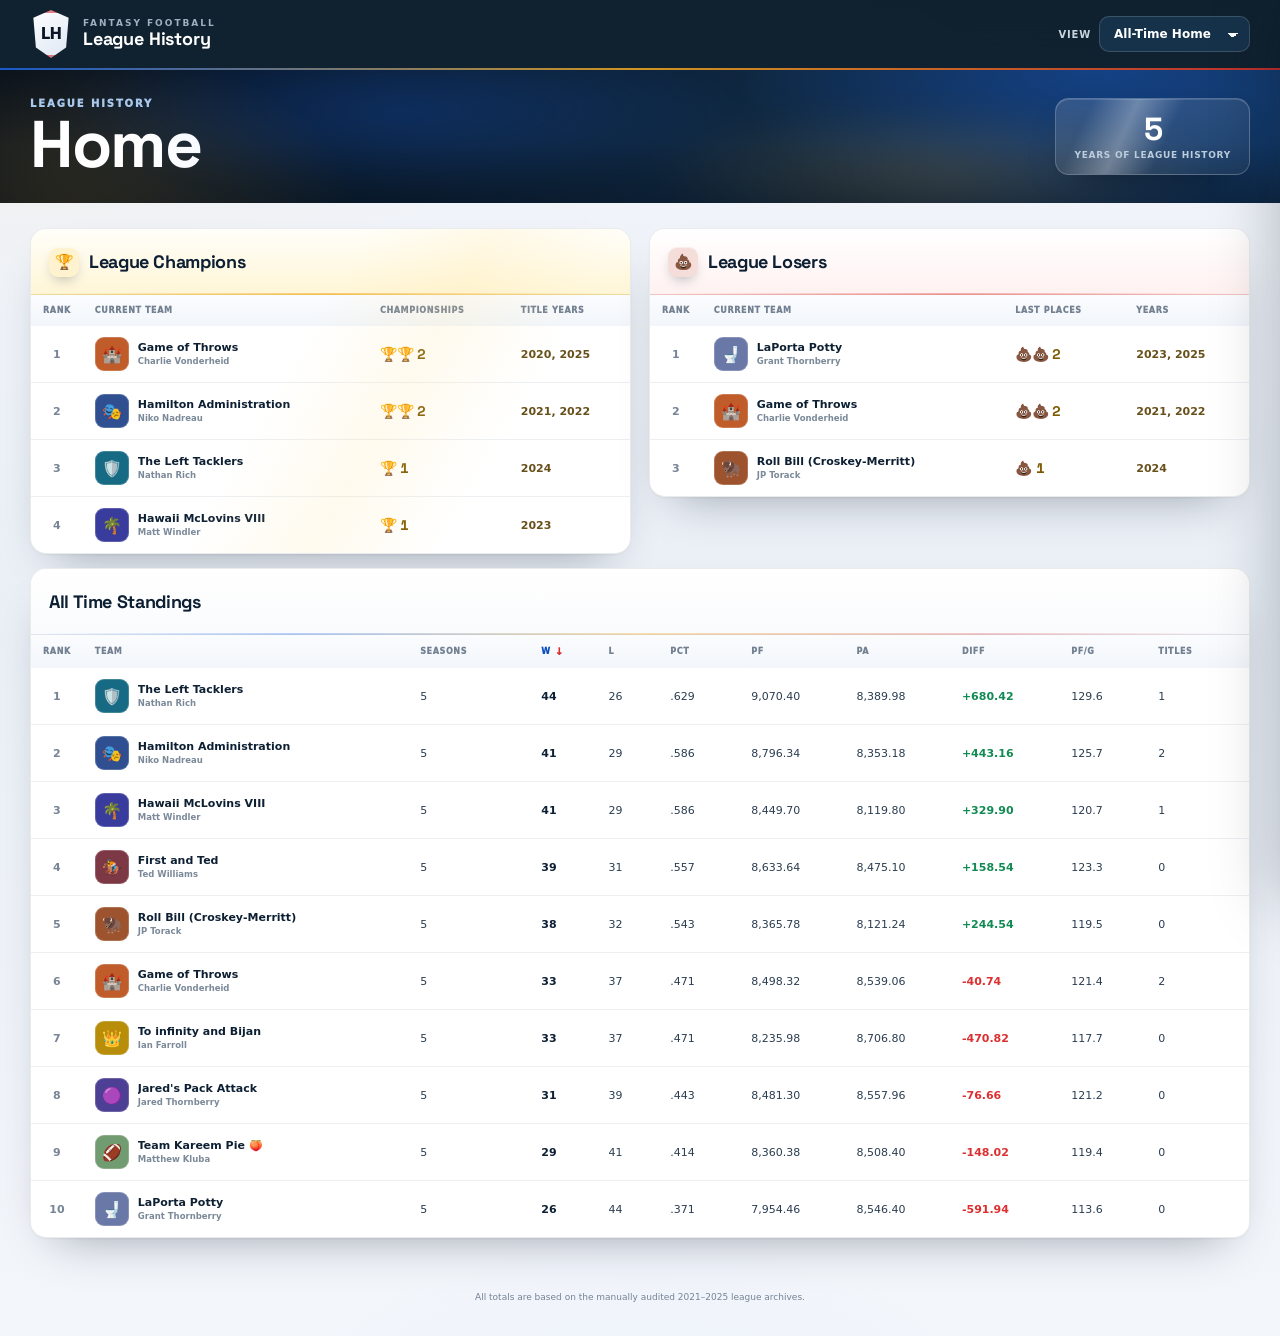
==== commit 219fa6f5: "Match home page banner to the season pages Restyle the home page topbar to mirror the season pages: " ====
--- a/index.html
+++ b/index.html
@@ -1387,6 +1387,48 @@
       box-shadow: 0 24px 44px -24px rgba(10,22,38,.5);
     }
 
+  
+    /* --- v5: adopt the season pages' dark banner + shield crest on home --- */
+    .topbar {
+      background: rgba(7, 24, 39, .96);
+      border-bottom: none;
+      color: #fff;
+    }
+    .brand-mark {
+      width: 42px;
+      height: 48px;
+      position: relative;
+      border-radius: 0;
+      background: linear-gradient(145deg, #fff 0%, #dce6f3 100%);
+      color: var(--navy);
+      clip-path: polygon(50% 0, 92% 16%, 86% 78%, 50% 100%, 14% 78%, 8% 16%);
+      box-shadow: inset 0 0 0 3px rgba(215, 25, 32, .55);
+      font-size: 15px;
+      font-weight: 900;
+      letter-spacing: -.05em;
+    }
+    .brand-kicker { color: #9eb0c1; letter-spacing: .22em; }
+    .brand-title { color: #fff; margin-top: 2px; }
+
+    /* Season switcher restyled for the dark banner */
+    .season-control { color: #c9d5df; }
+    .season-control select {
+      appearance: none;
+      color: #fff;
+      background: #16324a;
+      border: 1px solid rgba(255,255,255,.16);
+      border-radius: 10px;
+      padding: 10px 38px 10px 14px;
+      font-weight: 800;
+      outline: none;
+      background-image:
+        linear-gradient(45deg, transparent 50%, #fff 50%),
+        linear-gradient(135deg, #fff 50%, transparent 50%);
+      background-position: calc(100% - 16px) 16px, calc(100% - 11px) 16px;
+      background-size: 5px 5px, 5px 5px;
+      background-repeat: no-repeat;
+    }
+
   </style>
 </head>
 <body>
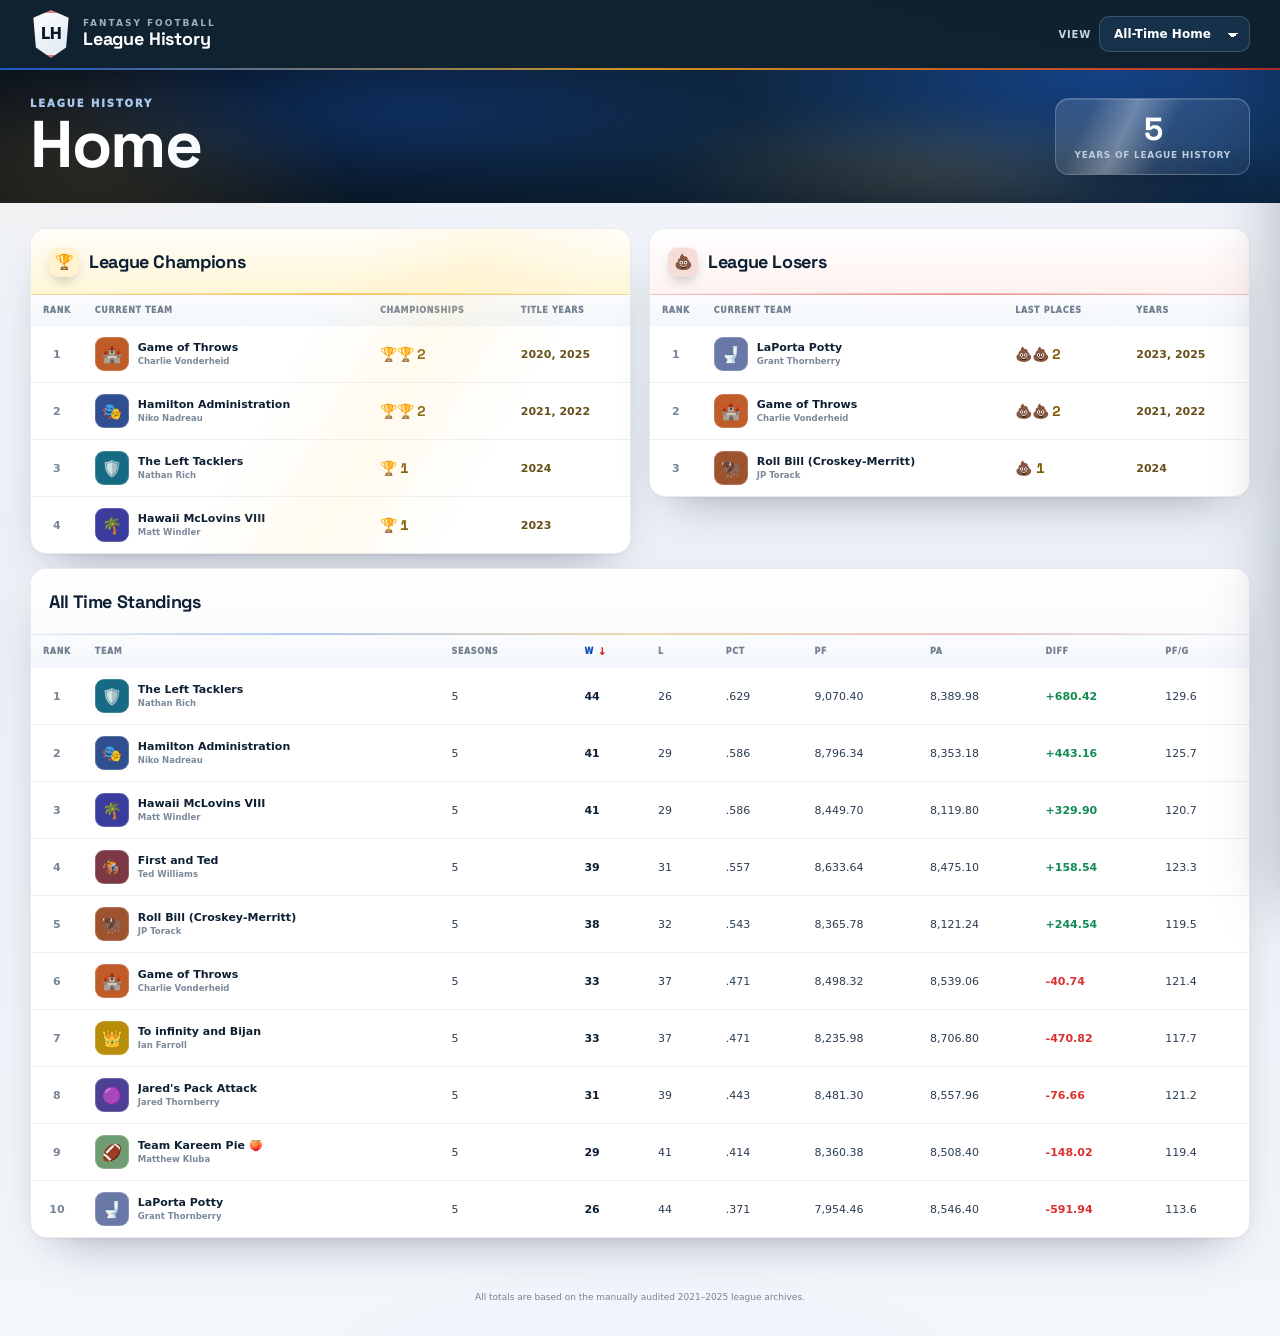
==== commit 92692204: "Remove Titles column from all-time standings and Games from head-to-head Drop the Titles column from" ====
--- a/index.html
+++ b/index.html
@@ -1523,7 +1523,6 @@
               <option value="pa">Points Against</option>
               <option value="diff">Point Differential</option>
               <option value="pfg">Points per Game</option>
-              <option value="titles">Championships</option>
               <option value="seasons">Seasons</option>
               <option value="team">Team</option>
             </select>
@@ -1545,7 +1544,6 @@
                 <th><button class="sort-button" data-table="allTime" data-sort="pa">PA <span class="sort-arrow"></span></button></th>
                 <th><button class="sort-button" data-table="allTime" data-sort="diff">Diff <span class="sort-arrow"></span></button></th>
                 <th><button class="sort-button" data-table="allTime" data-sort="pfg">PF/G <span class="sort-arrow"></span></button></th>
-                <th><button class="sort-button" data-table="allTime" data-sort="titles">Titles <span class="sort-arrow"></span></button></th>
               </tr>
             </thead>
             <tbody id="allTimeBody"></tbody>
@@ -1844,7 +1842,6 @@
               <span class="mobile-stat"><small>PF</small><strong>${fmt(profile.pf)}</strong></span>
               <span class="mobile-stat"><small>PA</small><strong>${fmt(profile.pa)}</strong></span>
               <span class="mobile-stat"><small>Diff</small><strong class="${profile.diff >= 0 ? "positive" : "negative"}">${profile.diff >= 0 ? "+" : ""}${fmt(profile.diff)}</strong></span>
-              <span class="mobile-stat"><small>Titles</small><strong>${profile.championshipYears.length}</strong></span>
             </div>
           </td>
           <td>${profile.seasons.length}</td>
@@ -1855,7 +1852,6 @@
           <td>${fmt(profile.pa)}</td>
           <td class="${profile.diff >= 0 ? "positive" : "negative"}">${profile.diff >= 0 ? "+" : ""}${fmt(profile.diff)}</td>
           <td>${profile.pfg.toFixed(1)}</td>
-          <td>${profile.championshipYears.length}</td>
         </tr>
       `).join("");
 
@@ -2028,7 +2024,6 @@
           <span class="mobile-stat"><small>PF</small><strong>${fmt(row.pf)}</strong></span>
           <span class="mobile-stat"><small>PA</small><strong>${fmt(row.pa)}</strong></span>
           <span class="mobile-stat"><small>Diff</small><strong class="${row.diff >= 0 ? "positive" : "negative"}">${row.diff >= 0 ? "+" : ""}${fmt(row.diff)}</strong></span>
-          <span class="mobile-stat"><small>Games</small><strong>${row.games}</strong></span>
         </div>
       `;
     }
@@ -2049,7 +2044,6 @@
               ${teamButton(opponent)}
               ${h2hMobileStats(row)}
             </td>
-            <td>${row.games}</td>
             <td class="record">${row.wins}–${row.losses}</td>
             <td>${pct(row.wins, row.losses)}</td>
             <td>${fmt(row.pf)}</td>
@@ -2126,7 +2120,6 @@
                   <option value="pf">Points For</option>
                   <option value="pa">Points Against</option>
                   <option value="diff">Point Differential</option>
-                  <option value="games">Games</option>
                   <option value="team">Opponent</option>
                 </select>
                 <button type="button" class="mobile-sort-direction" id="h2hMobileDirection" data-mobile-direction="h2h" aria-label="Sort descending">↓</button>
@@ -2138,7 +2131,6 @@
                 <thead>
                   <tr>
                     <th><button class="sort-button" data-table="h2h" data-sort="team">Opponent <span class="sort-arrow"></span></button></th>
-                    <th><button class="sort-button" data-table="h2h" data-sort="games">Games <span class="sort-arrow"></span></button></th>
                     <th><button class="sort-button active" data-table="h2h" data-sort="wins">Record <span class="sort-arrow">↓</span></button></th>
                     <th><button class="sort-button" data-table="h2h" data-sort="pct">PCT <span class="sort-arrow"></span></button></th>
                     <th><button class="sort-button" data-table="h2h" data-sort="pf">PF <span class="sort-arrow"></span></button></th>
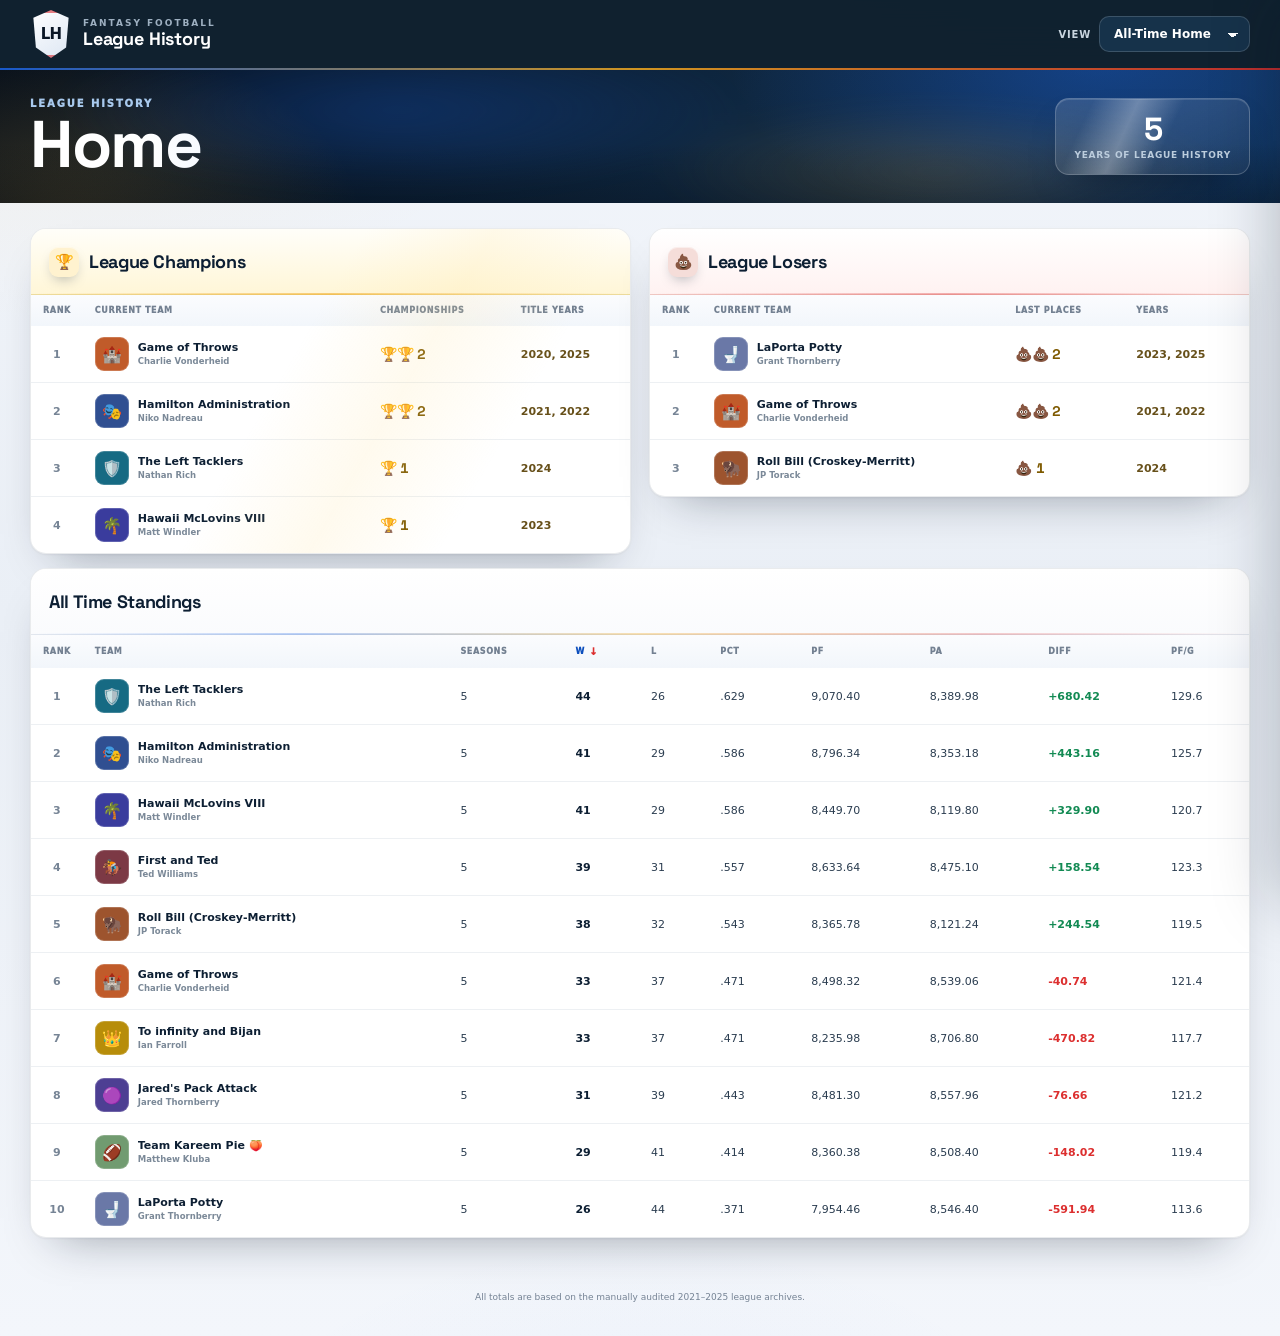
==== commit c100f3fe: "Remove select sort options from standings tables Make the Seasons and PF/G columns non-sortable in t" ====
--- a/index.html
+++ b/index.html
@@ -920,24 +920,25 @@
 
       .mobile-stat-strip {
         display: grid;
-        grid-template-columns: repeat(6, minmax(0,1fr));
+        grid-template-columns: repeat(5, minmax(0, 1fr));
         gap: 3px;
         margin-top: 5px;
       }
 
       .mobile-stat {
         min-width: 0;
-        padding: 3px 1px;
+        padding: 3px 2px;
         border-radius: 5px;
-        background: #f2f5f8;
+        background: #f3f6f9;
         text-align: center;
       }
 
       .mobile-stat small {
         display: block;
-        color: #7b8897;
-        font-size: 6px;
-        font-weight: 950;
+        color: #7a8796;
+        font-size: 7px;
+        font-weight: 900;
+        letter-spacing: .05em;
         line-height: 1;
         text-transform: uppercase;
       }
@@ -947,8 +948,9 @@
         margin-top: 2px;
         overflow: hidden;
         color: var(--ink);
-        font-size: 7.5px;
+        font-size: 9px;
         line-height: 1.05;
+        font-variant-numeric: tabular-nums;
         text-overflow: ellipsis;
         white-space: nowrap;
       }
@@ -1101,7 +1103,6 @@
     @media (max-width: 430px) {
       .hero-metrics { grid-template-columns: 1fr 1fr; }
       .achievement-grid { grid-template-columns: 1fr 1fr; }
-      .mobile-stat-strip { grid-template-columns: repeat(3, minmax(0,1fr)); }
     }
   
     @media (max-width: 700px) {
@@ -1522,8 +1523,6 @@
               <option value="pf">Points For</option>
               <option value="pa">Points Against</option>
               <option value="diff">Point Differential</option>
-              <option value="pfg">Points per Game</option>
-              <option value="seasons">Seasons</option>
               <option value="team">Team</option>
             </select>
             <button type="button" class="mobile-sort-direction" id="allTimeMobileDirection" data-mobile-direction="allTime" aria-label="Sort descending">↓</button>
@@ -1536,14 +1535,14 @@
               <tr>
                 <th>Rank</th>
                 <th><button class="sort-button" data-table="allTime" data-sort="team">Team <span class="sort-arrow"></span></button></th>
-                <th><button class="sort-button" data-table="allTime" data-sort="seasons">Seasons <span class="sort-arrow"></span></button></th>
+                <th>Seasons</th>
                 <th><button class="sort-button active" data-table="allTime" data-sort="wins">W <span class="sort-arrow">↓</span></button></th>
                 <th><button class="sort-button" data-table="allTime" data-sort="losses">L <span class="sort-arrow"></span></button></th>
                 <th><button class="sort-button" data-table="allTime" data-sort="pct">PCT <span class="sort-arrow"></span></button></th>
                 <th><button class="sort-button" data-table="allTime" data-sort="pf">PF <span class="sort-arrow"></span></button></th>
                 <th><button class="sort-button" data-table="allTime" data-sort="pa">PA <span class="sort-arrow"></span></button></th>
                 <th><button class="sort-button" data-table="allTime" data-sort="diff">Diff <span class="sort-arrow"></span></button></th>
-                <th><button class="sort-button" data-table="allTime" data-sort="pfg">PF/G <span class="sort-arrow"></span></button></th>
+                <th>PF/G</th>
               </tr>
             </thead>
             <tbody id="allTimeBody"></tbody>
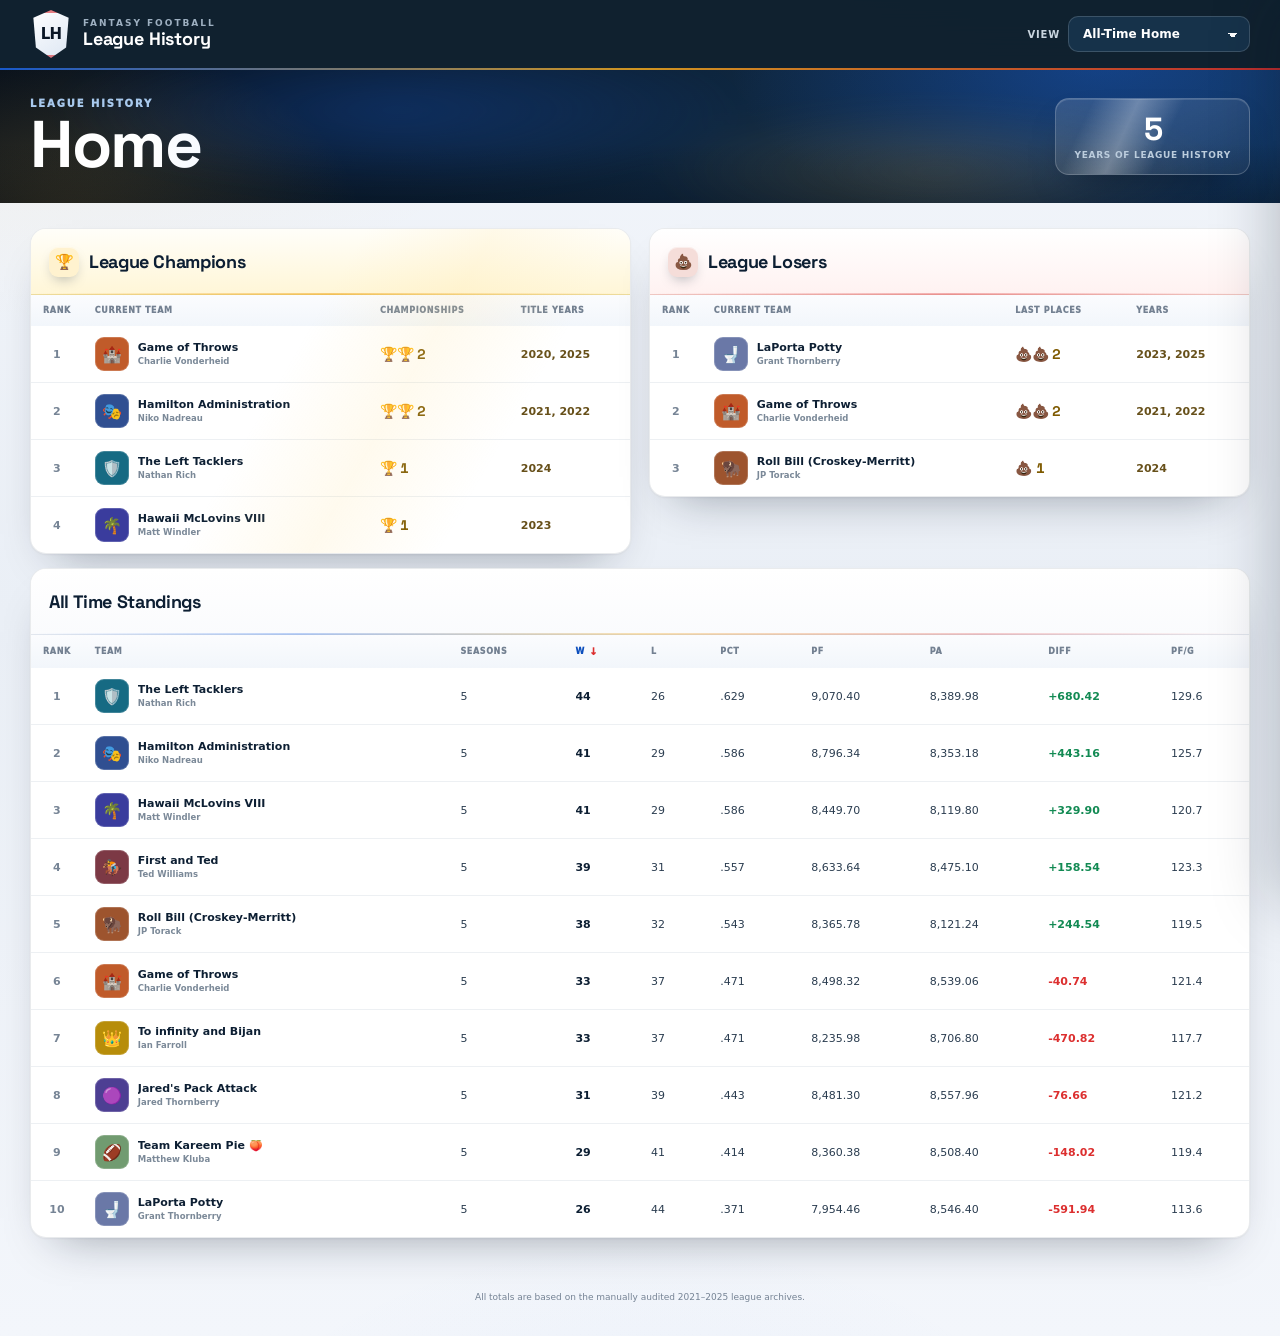
==== commit f46df07a: "Add a live 2026 season hub with per-week tabs The 2026 season is in progress, so it gets a page that" ====
--- a/index.html
+++ b/index.html
@@ -5,6 +5,16 @@
   <meta name="viewport" content="width=device-width, initial-scale=1.0" />
   <meta name="description" content="Fantasy football league history record book, all-time standings, champions, and owner profiles." />
   <title>League History · Record Book</title>
+  <link rel="manifest" href="manifest.webmanifest" />
+  <meta name="theme-color" content="#071827" />
+  <meta name="mobile-web-app-capable" content="yes" />
+  <meta name="apple-mobile-web-app-capable" content="yes" />
+  <meta name="apple-mobile-web-app-status-bar-style" content="black-translucent" />
+  <meta name="apple-mobile-web-app-title" content="League History" />
+  <link rel="icon" href="icons/favicon-32.png" sizes="32x32" type="image/png" />
+  <link rel="icon" href="icons/icon-192.png" sizes="192x192" type="image/png" />
+  <link rel="apple-touch-icon" href="icons/apple-touch-icon.png" />
+  <script src="pwa.js" defer></script>
   <link rel="preconnect" href="https://fonts.googleapis.com">
   <link rel="preconnect" href="https://fonts.gstatic.com" crossorigin>
   <link href="https://fonts.googleapis.com/css2?family=Space+Grotesk:wght@500;600;700;800&display=swap" rel="stylesheet">
@@ -1447,6 +1457,7 @@
         <span>View</span>
         <select id="pageSelect" aria-label="Open a season">
           <option value="home" selected>All-Time Home</option>
+          <option value="2026">2026 Season · Live</option>
           <option value="2025">2025 Season</option>
           <option value="2024">2024 Season</option>
           <option value="2023">2023 Season</option>
@@ -2232,6 +2243,7 @@
     document.getElementById("pageSelect").addEventListener("change", (event) => {
       const pages = {
         home: "index.html",
+        2026: "2026.html",
         2025: "2025.html",
         2024: "2024.html",
         2023: "2023.html",
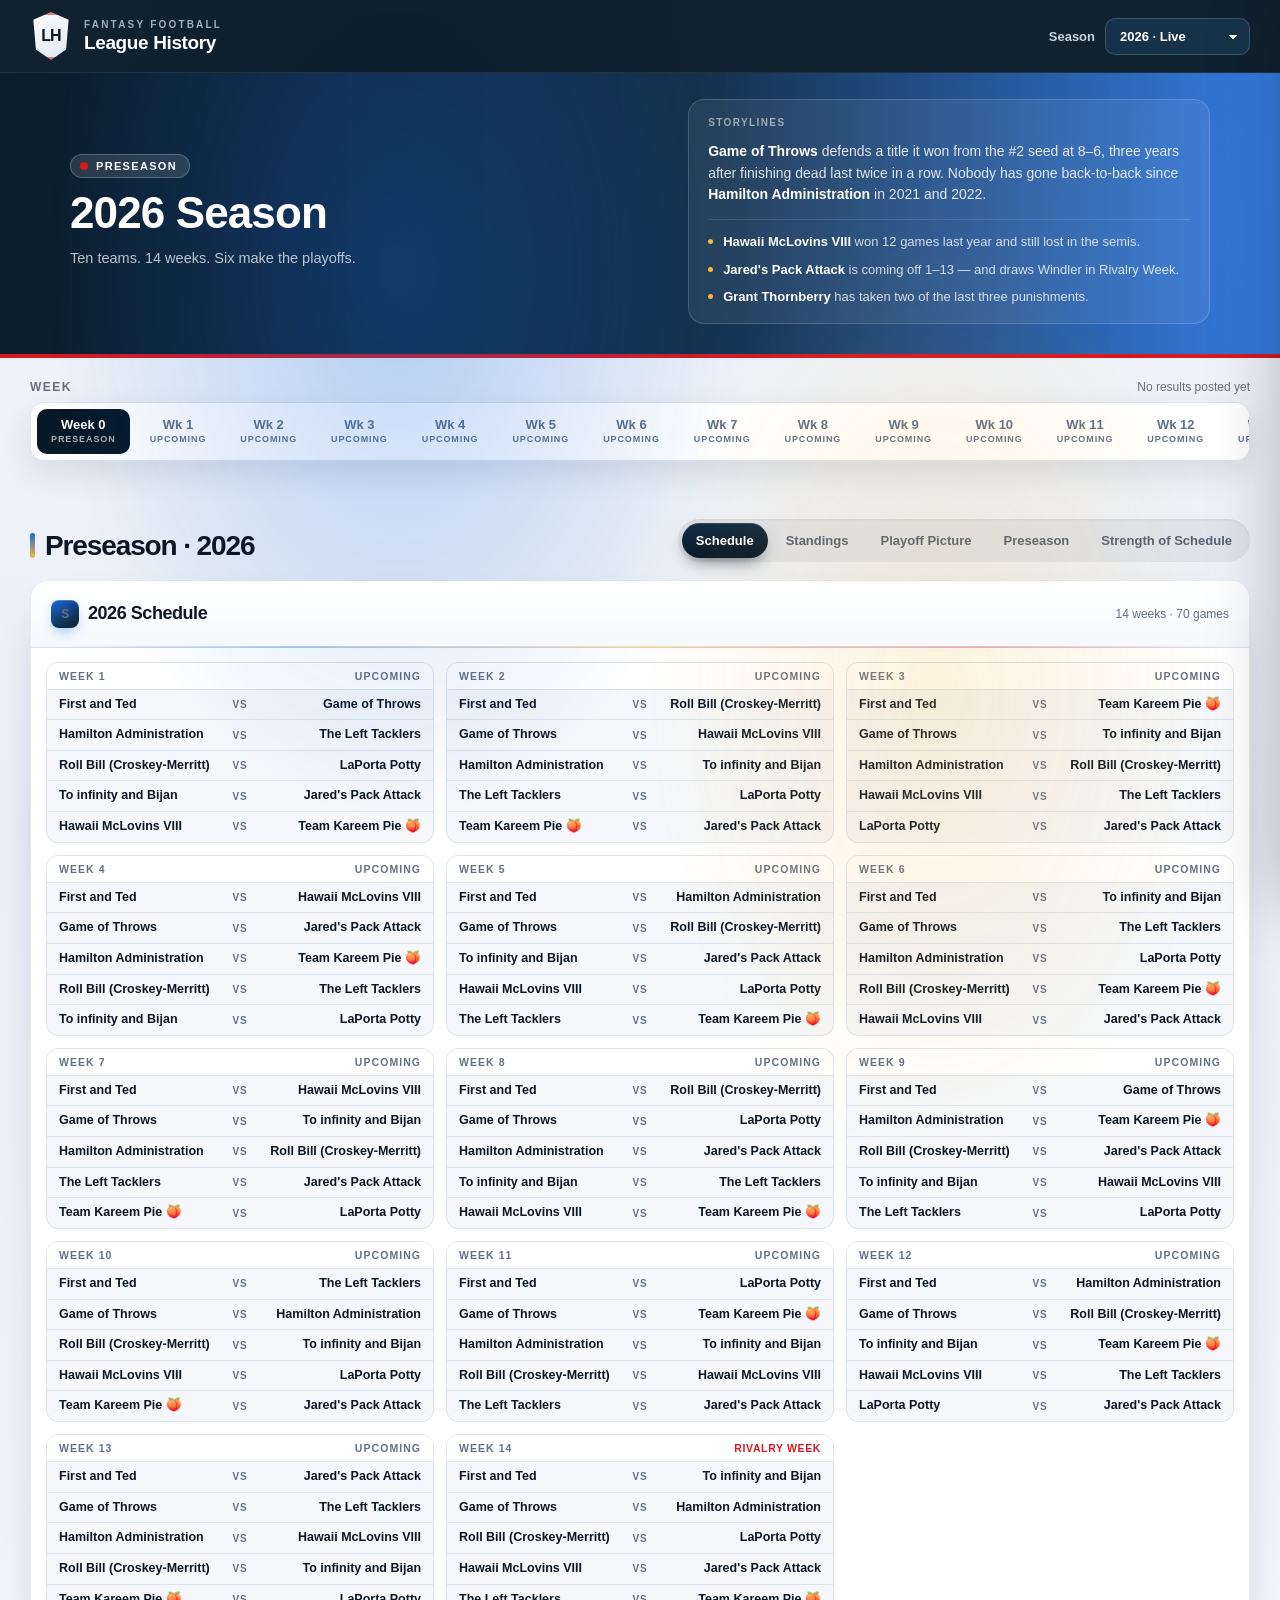
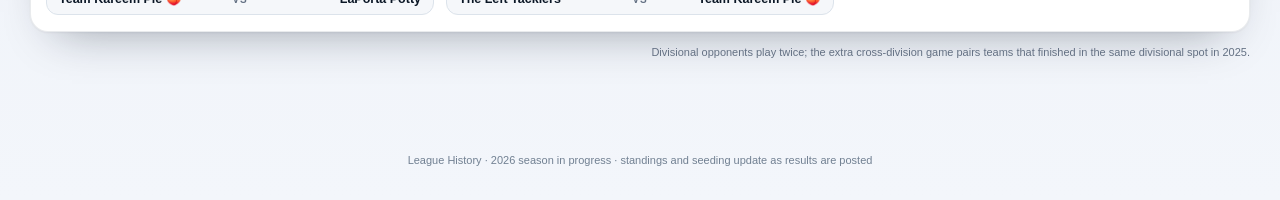
==== commit 4eb708a6: "Print certainty where the season has settled it, and build the playoff race Audited every number on " ====
--- a/index.html
+++ b/index.html
@@ -1,2261 +1,40 @@
-<!DOCTYPE html>
+<!doctype html>
 <html lang="en">
 <head>
-  <meta charset="UTF-8" />
-  <meta name="viewport" content="width=device-width, initial-scale=1.0" />
-  <meta name="description" content="Fantasy football league history record book, all-time standings, champions, and owner profiles." />
-  <title>League History · Record Book</title>
+  <meta charset="utf-8" />
+  <meta name="viewport" content="width=device-width, initial-scale=1" />
+  <title>League History</title>
+  <link rel="canonical" href="2026.html" />
+  <!-- The site opens on the season in progress. The all-time record book that
+       used to live here now has its own page, linked below and from the crest
+       in the header of every season page. Redirecting rather than duplicating
+       keeps 2026.html the one copy of the live season. -->
+  <meta http-equiv="refresh" content="0; url=2026.html" />
   <link rel="manifest" href="manifest.webmanifest" />
   <meta name="theme-color" content="#071827" />
-  <meta name="mobile-web-app-capable" content="yes" />
-  <meta name="apple-mobile-web-app-capable" content="yes" />
-  <meta name="apple-mobile-web-app-status-bar-style" content="black-translucent" />
-  <meta name="apple-mobile-web-app-title" content="League History" />
-  <link rel="icon" href="icons/favicon-32.png" sizes="32x32" type="image/png" />
-  <link rel="icon" href="icons/icon-192.png" sizes="192x192" type="image/png" />
-  <link rel="apple-touch-icon" href="icons/apple-touch-icon.png" />
-  <script src="pwa.js" defer></script>
-  <link rel="preconnect" href="https://fonts.googleapis.com">
-  <link rel="preconnect" href="https://fonts.gstatic.com" crossorigin>
-  <link href="https://fonts.googleapis.com/css2?family=Space+Grotesk:wght@500;600;700;800&display=swap" rel="stylesheet">
+  <link rel="icon" href="icons/favicon-32.png" sizes="32x32" />
   <style>
-    :root {
-      --navy: #0a1626;
-      --navy-2: #123252;
-      --ink: #0d1f33;
-      --muted: #5f7086;
-      --line: #e2e7ee;
-      --panel: #ffffff;
-      --surface: #f5f7fa;
-      --blue: #1a63e6;
-      --blue-2: #0d4fbd;
-      --gold: #f2a91f;
-      --gold-soft: #fff2cf;
-      --red: #dc2f2f;
-      --green: #128a53;
-      --shadow: 0 16px 40px rgba(10, 22, 38, .12);
-      --shadow-lg: 0 28px 64px rgba(10, 22, 38, .18);
-      --font-display: 'Space Grotesk', Inter, ui-sans-serif, system-ui, sans-serif;
-    }
-
-    * { box-sizing: border-box; }
-
-    html { scroll-behavior: smooth; }
-
     body {
       margin: 0;
-      background: var(--surface);
-      color: var(--ink);
-      font-family: Inter, ui-sans-serif, system-ui, -apple-system, BlinkMacSystemFont, "Segoe UI", sans-serif;
-      -webkit-font-smoothing: antialiased;
+      min-height: 100vh;
+      display: flex;
+      flex-direction: column;
+      align-items: center;
+      justify-content: center;
+      gap: 14px;
+      background: #071827;
+      color: #eef2f6;
+      font-family: Inter, ui-sans-serif, system-ui, -apple-system, "Segoe UI", sans-serif;
+      text-align: center;
+      padding: 24px;
     }
-
-    button, select { font: inherit; }
-
-    button { -webkit-tap-highlight-color: transparent; }
-
-    .topbar {
-      position: sticky;
-      top: 0;
-      z-index: 50;
-      background: rgba(255, 255, 255, .94);
-      border-bottom: 1px solid rgba(17, 36, 58, .10);
-      backdrop-filter: blur(16px);
-    }
-
-    .topbar-inner,
-    .hero-inner,
-    main {
-      width: min(1220px, calc(100% - 32px));
-      margin: 0 auto;
-    }
-
-    .topbar-inner {
-      min-height: 68px;
-      display: flex;
-      align-items: center;
-      justify-content: space-between;
-      gap: 18px;
-    }
-
-    .brand {
-      display: inline-flex;
-      align-items: center;
-      gap: 11px;
-      min-width: 0;
-      color: inherit;
-      text-decoration: none;
-    }
-
-    .brand-mark {
-      width: 40px;
-      height: 46px;
-      display: grid;
-      place-items: center;
-      border-radius: 10px 10px 13px 13px;
-      background: linear-gradient(145deg, #1a395b, #0d1d30);
-      color: #fff;
-      box-shadow: inset 0 0 0 2px rgba(255,255,255,.13);
-      font-size: 13px;
-      font-weight: 1000;
-      letter-spacing: -.03em;
-    }
-
-    .brand-copy { display: grid; line-height: 1.05; }
-    .brand-kicker {
-      color: #738194;
-      font-size: 9px;
-      font-weight: 900;
-      letter-spacing: .16em;
-      text-transform: uppercase;
-    }
-    .brand-title {
-      margin-top: 4px;
-      color: var(--ink);
-      font-size: 18px;
-      font-weight: 950;
-      letter-spacing: -.025em;
-    }
-
-    .season-control {
-      display: inline-flex;
-      align-items: center;
-      gap: 8px;
-      color: #6d7b8c;
-      font-size: 10px;
-      font-weight: 900;
-      letter-spacing: .08em;
-      text-transform: uppercase;
-    }
-
-    .season-control select {
-      border: 1px solid #ccd5df;
-      border-radius: 10px;
-      background: #fff;
-      color: var(--ink);
-      padding: 9px 33px 9px 11px;
-      font-size: 12px;
-      font-weight: 850;
-      cursor: pointer;
-    }
-
-    .hero {
-      overflow: hidden;
-      background:
-        radial-gradient(circle at 82% 5%, rgba(57, 118, 183, .36), transparent 28%),
-        radial-gradient(circle at 9% 110%, rgba(213, 161, 30, .18), transparent 34%),
-        linear-gradient(135deg, #0c1d30, #1d3551);
-      color: #fff;
-    }
-
-    .hero-inner {
-      padding: 50px 0 44px;
-      display: grid;
-      grid-template-columns: minmax(0, 1.35fr) minmax(340px, .65fr);
-      gap: 36px;
-      align-items: end;
-    }
-
-    .eyebrow {
-      color: #a8c9ed;
-      font-size: 10px;
-      font-weight: 950;
-      letter-spacing: .19em;
-      text-transform: uppercase;
-    }
-
-    .hero h1 {
-      max-width: 760px;
-      margin: 10px 0 13px;
-      font-size: clamp(46px, 7vw, 82px);
-      line-height: .93;
-      letter-spacing: -.06em;
-    }
-
-    .hero p {
-      max-width: 720px;
-      margin: 0;
-      color: #c8d7e6;
-      font-size: 15px;
-      line-height: 1.6;
-    }
-
-    .hero-metrics {
-      display: grid;
-      grid-template-columns: 1fr 1fr;
-      gap: 9px;
-    }
-
-    .hero-metric {
-      min-height: 92px;
-      padding: 15px;
-      border: 1px solid rgba(255,255,255,.15);
-      border-radius: 15px;
-      background: rgba(255,255,255,.075);
-      box-shadow: inset 0 1px 0 rgba(255,255,255,.06);
-    }
-
-    .hero-metric small {
-      display: block;
-      color: #a9bed3;
-      font-size: 8px;
-      font-weight: 950;
-      letter-spacing: .13em;
-      text-transform: uppercase;
-    }
-
-    .hero-metric strong {
-      display: block;
-      margin-top: 7px;
-      color: #fff;
-      font-size: 29px;
-      line-height: 1;
-      letter-spacing: -.04em;
-    }
-
-    .hero-metric span {
-      display: block;
-      margin-top: 6px;
-      color: #b8c9da;
-      font-size: 9px;
-    }
-
-    main { padding: 25px 0 50px; }
-
-    .section {
-      margin-top: 18px;
-    }
-
-    .section:first-child { margin-top: 0; }
-
-    .section-heading {
-      display: flex;
-      align-items: flex-end;
-      justify-content: space-between;
-      gap: 16px;
-      margin-bottom: 10px;
-    }
-
-    .section-heading h2 {
-      margin: 0;
-      font-size: 25px;
-      letter-spacing: -.035em;
-    }
-
-    .section-heading p {
-      max-width: 680px;
-      margin: 4px 0 0;
-      color: var(--muted);
-      font-size: 11px;
-      line-height: 1.45;
-    }
-
-    .card {
-      overflow: hidden;
-      border: 1px solid #dbe2e9;
-      border-radius: 16px;
-      background: var(--panel);
-      box-shadow: var(--shadow);
-    }
-
-    .card-head {
-      min-height: 66px;
-      padding: 15px 18px;
-      display: flex;
-      align-items: center;
-      justify-content: space-between;
-      gap: 14px;
-      border-bottom: 1px solid var(--line);
-      background: linear-gradient(180deg, #fff, #fafbfd);
-    }
-
-
-    .leaderboard-grid {
-      display: grid;
-      grid-template-columns: minmax(0, 1fr) minmax(0, 1fr);
-      gap: 18px;
-      align-items: start;
-    }
-
-    .leaderboard-card .card-head h3 {
-      gap: 10px;
-    }
-
-    .champions-card .card-head {
-      background: linear-gradient(180deg, #fffef9, #fff6d7);
-      border-bottom-color: #eddc9e;
-    }
-
-    .losers-card .card-head {
-      background: linear-gradient(180deg, #fff, #fff2f1);
-      border-bottom-color: #efc7c2;
-    }
-
-    .losers-card .head-icon {
-      background: #f5ddd9;
-    }
-
-    .card-head h3 {
-      display: flex;
-      align-items: center;
-      gap: 9px;
-      margin: 0;
-      font-size: 18px;
-      letter-spacing: -.02em;
-    }
-
-    .head-icon {
-      width: 30px;
-      height: 30px;
-      display: grid;
-      place-items: center;
-      border-radius: 9px;
-      background: var(--gold-soft);
-      font-size: 15px;
-    }
-
-    .card-head > span {
-      color: var(--muted);
-      font-size: 9px;
-      font-weight: 850;
-      letter-spacing: .07em;
-      text-transform: uppercase;
-    }
-
-    .table-wrap {
-      overflow-x: auto;
-      -webkit-overflow-scrolling: touch;
-    }
-
-    table {
-      width: 100%;
-      border-collapse: collapse;
-    }
-
-    th {
-      padding: 11px 12px;
-      background: #f5f7f9;
-      color: #738091;
-      font-size: 8px;
-      font-weight: 950;
-      letter-spacing: .08em;
-      text-align: left;
-      text-transform: uppercase;
-      white-space: nowrap;
-    }
-
-    td {
-      padding: 11px 12px;
-      border-top: 1px solid #edf0f3;
-      color: #2b3d50;
-      font-size: 11px;
-      font-variant-numeric: tabular-nums;
-      white-space: nowrap;
-    }
-
-    tbody tr:first-child td { border-top: 0; }
-
-    tbody tr:hover { background: #fafcff; }
-
-    .rank {
-      width: 48px;
-      color: #768495;
-      font-weight: 900;
-      text-align: center;
-    }
-
-    .team-button {
-      display: inline-flex;
-      align-items: center;
-      gap: 9px;
-      min-width: 0;
-      padding: 0;
-      border: 0;
-      background: transparent;
-      color: inherit;
-      cursor: pointer;
-      text-align: left;
-    }
-
-    .team-button:hover .team-name,
-    .team-button:focus-visible .team-name {
-      color: var(--blue-2);
-      text-decoration: underline;
-    }
-
-    .team-button:focus-visible {
-      outline: 2px solid var(--blue);
-      outline-offset: 4px;
-      border-radius: 7px;
-    }
-
-    .team-badge {
-      --team-color: #667;
-      width: 34px;
-      height: 34px;
-      flex: 0 0 auto;
-      display: grid;
-      place-items: center;
-      border-radius: 9px;
-      background: var(--team-color);
-      color: #fff;
-      font-size: 16px;
-      box-shadow: inset 0 0 0 1px rgba(255,255,255,.19);
-    }
-
-    .team-meta {
-      min-width: 0;
-      display: grid;
-      line-height: 1.12;
-    }
-
-    .team-name {
-      max-width: 260px;
-      overflow: hidden;
-      color: var(--ink);
-      font-size: 11px;
-      font-weight: 900;
-      text-overflow: ellipsis;
-      white-space: nowrap;
-    }
-
-    .owner-name {
-      margin-top: 3px;
-      color: #7b8998;
-      font-size: 8.5px;
-      font-weight: 700;
-    }
-
-    .record { color: var(--ink); font-weight: 900; }
-    .positive { color: var(--green); font-weight: 900; }
-    .negative { color: var(--red); font-weight: 900; }
-
-    .title-count {
-      color: #7e5a00;
-      font-size: 14px;
-      font-weight: 1000;
-    }
-
-    .title-years {
-      color: #67501a;
-      font-weight: 850;
-    }
-
-    .sort-button {
-      display: inline-flex;
-      align-items: center;
-      gap: 4px;
-      width: 100%;
-      padding: 0;
-      border: 0;
-      background: transparent;
-      color: inherit;
-      font: inherit;
-      letter-spacing: inherit;
-      text-align: left;
-      text-transform: inherit;
-      cursor: pointer;
-      white-space: nowrap;
-    }
-
-    .sort-button:hover,
-    .sort-button.active { color: var(--blue-2); }
-
-    .sort-arrow {
-      min-width: 9px;
-      color: var(--red);
-      font-size: 10px;
-    }
-
-    .mobile-sort { display: none; }
-
-    .mobile-stat-strip { display: none; }
-
-    .profile-backdrop {
-      position: fixed;
-      inset: 0;
-      z-index: 80;
-      background: rgba(6, 16, 27, .56);
-      opacity: 0;
-      pointer-events: none;
-      transition: opacity .22s ease;
-    }
-
-    .profile-backdrop.open {
-      opacity: 1;
-      pointer-events: auto;
-    }
-
-    .profile-panel {
-      position: fixed;
-      inset: 0 0 0 auto;
-      z-index: 81;
-      width: min(980px, 94vw);
-      overflow-y: auto;
-      background: #f3f6f9;
-      box-shadow: -24px 0 60px rgba(7, 20, 34, .26);
-      transform: translateX(102%);
-      transition: transform .27s ease;
-    }
-
-    .profile-panel.open { transform: translateX(0); }
-
-    body.profile-open { overflow: hidden; }
-
-    .profile-topbar {
-      position: sticky;
-      top: 0;
-      z-index: 5;
-      min-height: 58px;
-      padding: 9px 13px;
-      display: flex;
-      align-items: center;
-      justify-content: space-between;
-      gap: 12px;
-      border-bottom: 1px solid rgba(17,36,58,.10);
-      background: rgba(255,255,255,.94);
-      backdrop-filter: blur(14px);
-    }
-
-    .profile-topbar strong {
-      color: var(--ink);
-      font-size: 12px;
-      font-weight: 950;
-      letter-spacing: .06em;
-      text-transform: uppercase;
-    }
-
-    .close-profile {
-      width: 36px;
-      height: 36px;
-      display: grid;
-      place-items: center;
-      border: 1px solid #d5dde5;
-      border-radius: 10px;
-      background: #fff;
-      color: var(--ink);
-      font-size: 17px;
-      font-weight: 900;
-      cursor: pointer;
-    }
-
-    .profile-hero {
-      --team-color: #1b5d8d;
-      position: relative;
-      overflow: hidden;
-      padding: 29px 26px 25px;
-      background:
-        radial-gradient(circle at 88% 5%, color-mix(in srgb, var(--team-color) 55%, transparent), transparent 32%),
-        linear-gradient(135deg, #0c1d30, #1a3552);
-      color: #fff;
-    }
-
-    .profile-identity {
-      display: flex;
-      align-items: center;
-      gap: 15px;
-    }
-
-    .profile-logo {
-      width: 66px;
-      height: 66px;
-      flex: 0 0 auto;
-      display: grid;
-      place-items: center;
-      border: 2px solid rgba(255,255,255,.2);
-      border-radius: 18px;
-      background: var(--team-color);
-      box-shadow: 0 10px 24px rgba(0,0,0,.22);
-      font-size: 31px;
-    }
-
-    .profile-identity h2 {
-      margin: 0;
-      font-size: clamp(26px, 4vw, 42px);
-      line-height: .98;
-      letter-spacing: -.045em;
-    }
-
-    .profile-owner {
-      margin-top: 7px;
-      color: #c5d5e5;
-      font-size: 12px;
-      font-weight: 750;
-    }
-
-
-    .profile-content { padding: 15px; }
-
-    .achievement-grid {
-      display: grid;
-      grid-template-columns: repeat(3, minmax(0, 1fr));
-      gap: 9px;
-    }
-
-    .achievement-card {
-      min-height: 132px;
-      padding: 14px;
-      border: 1px solid #dde4eb;
-      border-radius: 14px;
-      background: #fff;
-      box-shadow: 0 6px 18px rgba(12, 31, 50, .06);
-    }
-
-    .achievement-card.gold {
-      background: linear-gradient(145deg, #fffdf4, #fff7d8);
-      border-color: #ead99a;
-    }
-
-    .achievement-card.red {
-      background: linear-gradient(145deg, #fff, #fff0ef);
-      border-color: #efc2be;
-    }
-
-    .achievement-label {
-      color: #778596;
-      font-size: 8px;
-      font-weight: 950;
-      letter-spacing: .1em;
-      text-transform: uppercase;
-    }
-
-    .achievement-value {
-      margin-top: 9px;
-      color: var(--ink);
-      font-size: 23px;
-      font-weight: 1000;
-      line-height: 1.02;
-      letter-spacing: -.035em;
-    }
-
-    .achievement-detail {
-      margin-top: 7px;
-      color: #667688;
-      font-size: 9px;
-      line-height: 1.4;
-    }
-
-    .profile-grid {
-      display: grid;
-      grid-template-columns: minmax(0, .88fr) minmax(0, 1.12fr);
-      gap: 10px;
-      margin-top: 10px;
-    }
-
-    .profile-card {
-      overflow: hidden;
-      border: 1px solid #dce3ea;
-      border-radius: 14px;
-      background: #fff;
-      box-shadow: 0 6px 18px rgba(12,31,50,.05);
-    }
-
-    .profile-card-head {
-      min-height: 52px;
-      padding: 12px 14px;
-      display: flex;
-      align-items: center;
-      justify-content: space-between;
-      gap: 12px;
-      border-bottom: 1px solid #e7ebef;
-    }
-
-    .profile-card-head h3 {
-      margin: 0;
-      color: var(--ink);
-      font-size: 14px;
-      letter-spacing: -.02em;
-    }
-
-    .profile-card-head span {
-      color: #7a8795;
-      font-size: 8px;
-      font-weight: 850;
-      text-transform: uppercase;
-      letter-spacing: .07em;
-    }
-
-    .chart-wrap {
-      padding: 10px 10px 5px;
-    }
-
-    .wins-chart {
-      display: block;
-      width: 100%;
-      height: auto;
-    }
-
-    .season-history {
-      padding: 0;
-    }
-
-    .season-history-row {
-      display: grid;
-      grid-template-columns: 50px minmax(0, 1fr) 58px 70px 70px 52px;
-      gap: 7px;
-      align-items: center;
-      padding: 10px 13px;
-      border-top: 1px solid #edf0f3;
-      font-size: 9px;
-      font-variant-numeric: tabular-nums;
-    }
-
-    .season-history-row:first-child { border-top: 0; }
-
-    .season-history-row.header {
-      background: #f6f8fa;
-      color: #788696;
-      font-size: 7px;
-      font-weight: 950;
-      letter-spacing: .07em;
-      text-transform: uppercase;
-    }
-
-    .season-history-row strong {
-      min-width: 0;
-      overflow: hidden;
-      text-overflow: ellipsis;
-      white-space: nowrap;
-    }
-
-    .h2h-card { margin-top: 10px; }
-
-    .h2h-mobile-sort { display: none; }
-
-    .empty-state {
-      padding: 28px;
-      color: var(--muted);
-      font-size: 11px;
-      text-align: center;
-    }
-
-
-    /* Compact all-time home header */
-    .home-hero .hero-inner {
-      min-height: 0;
-      padding: 28px 0;
-      grid-template-columns: minmax(0, 1fr) auto;
-      align-items: center;
-    }
-
-    .home-hero h1 {
-      margin: 5px 0 0;
-      font-size: clamp(42px, 6vw, 66px);
-      line-height: .92;
-    }
-
-    .home-year-count {
-      min-width: 190px;
-      padding: 14px 18px;
-      border: 1px solid rgba(255,255,255,.16);
-      border-radius: 14px;
-      background: rgba(255,255,255,.075);
-      text-align: center;
-      box-shadow: inset 0 1px 0 rgba(255,255,255,.06);
-    }
-
-    .home-year-count strong {
-      display: block;
-      font-size: 32px;
-      line-height: 1;
-    }
-
-    .home-year-count span {
-      display: block;
-      margin-top: 5px;
-      color: #bccddd;
-      font-size: 9px;
-      font-weight: 850;
-      letter-spacing: .08em;
-      text-transform: uppercase;
-    }
-
-    /* The cards themselves now act as the section titles. */
-    main > .section {
-      margin-top: 14px;
-    }
-
-    main > .section:first-child {
-      margin-top: 0;
-    }
-
-    /* Compact owner-history metrics */
-    .achievement-card {
-      min-height: 0;
-      padding: 10px 12px;
-    }
-
-    .achievement-line {
-      display: flex;
-      align-items: flex-end;
-      justify-content: space-between;
-      gap: 8px;
-      margin-top: 6px;
-    }
-
-    .achievement-value {
-      margin-top: 0;
-      font-size: 20px;
-      white-space: nowrap;
-    }
-
-    .achievement-meta {
-      color: #657587;
-      font-size: 8px;
-      font-weight: 850;
-      line-height: 1.15;
-      text-align: right;
-      white-space: nowrap;
-    }
-
-    .mobile-sort-direction {
-      width: 30px;
-      height: 30px;
-      display: inline-grid;
-      place-items: center;
-      flex: 0 0 auto;
-      border: 1px solid #ccd5df;
-      border-radius: 8px;
-      background: #fff;
-      color: var(--ink);
-      font-size: 14px;
-      font-weight: 1000;
-      cursor: pointer;
-    }
-
-    .mobile-sort-direction:hover,
-    .mobile-sort-direction:focus-visible {
-      border-color: var(--blue);
-      color: var(--blue-2);
-    }
-
-    .footer {
-      padding: 4px 16px 34px;
-      color: #758394;
-      font-size: 9px;
-      text-align: center;
-    }
-
-    @media (max-width: 900px) {
-      .hero-inner { grid-template-columns: 1fr; }
-      .hero-metrics { grid-template-columns: repeat(4, minmax(0, 1fr)); }
-      .hero-metric { min-height: 78px; }
-      .profile-grid { grid-template-columns: 1fr; }
-      .leaderboard-grid { grid-template-columns: 1fr; }
-    }
-
-    @media (max-width: 700px) {
-      .topbar-inner,
-      .hero-inner,
-      main { width: min(100% - 12px, 1220px); }
-
-      .topbar-inner { min-height: 56px; }
-      .brand-kicker { display: none; }
-      .brand-title { font-size: 15px; }
-      .brand-mark { width: 32px; height: 37px; font-size: 11px; }
-      .season-control > span { display: none; }
-      .season-control select { padding: 7px 27px 7px 9px; font-size: 11px; }
-
-      .hero-inner {
-        padding: 28px 0 23px;
-        gap: 17px;
-      }
-
-      .hero h1 { font-size: 43px; }
-      .hero p { font-size: 12px; }
-
-      .hero-metrics { gap: 5px; }
-      .hero-metric { min-height: 67px; padding: 9px; border-radius: 10px; }
-      .hero-metric small { font-size: 6.5px; }
-      .hero-metric strong { margin-top: 5px; font-size: 20px; }
-      .hero-metric span { margin-top: 3px; font-size: 7px; }
-
-      main { padding-top: 14px; }
-
-      .section { margin-top: 13px; }
-      .section-heading { margin-bottom: 7px; }
-      .section-heading h2 { font-size: 20px; }
-      .section-heading p { font-size: 9px; }
-
-      .card { border-radius: 12px; box-shadow: 0 6px 18px rgba(15,34,55,.07); }
-      .card-head { min-height: 50px; padding: 10px 11px; }
-      .card-head h3 { font-size: 14px; }
-      .head-icon { width: 25px; height: 25px; border-radius: 7px; font-size: 12px; }
-      .card-head > span { display: none; }
-
-      .leaderboard-grid {
-        grid-template-columns: 1fr;
-        gap: 12px;
-      }
-
-      .leaderboard-card th,
-      .leaderboard-card td { padding: 8px 7px; }
-      .leaderboard-card th:nth-child(1),
-      .leaderboard-card td:nth-child(1) { display: none; }
-      .leaderboard-card .team-badge { width: 27px; height: 27px; font-size: 13px; }
-      .leaderboard-card .team-name { max-width: 145px; font-size: 9.5px; }
-      .leaderboard-card .owner-name { font-size: 7.5px; }
-      .leaderboard-card td { font-size: 9px; }
-      .title-count { font-size: 12px; }
-
-      .all-time-card .table-wrap { overflow: visible; }
-      .all-time-card table,
-      .all-time-card tbody { display: block; width: 100%; }
-      .all-time-card thead { display: none; }
-
-      .all-time-card tbody tr {
-        display: grid;
-        grid-template-columns: 25px minmax(0, 1fr);
-        align-items: center;
-        padding: 7px 8px;
-        border-top: 1px solid #edf0f3;
-      }
-
-      .all-time-card tbody tr:first-child { border-top: 0; }
-
-      .all-time-card td {
-        padding: 0;
-        border: 0;
-        white-space: normal;
-      }
-
-      .all-time-card td.rank { grid-column: 1; width: auto; font-size: 10px; }
-      .all-time-card td.team-cell { grid-column: 2; min-width: 0; }
-      .all-time-card td:not(.rank):not(.team-cell) { display: none; }
-
-      .all-time-card .team-button { width: 100%; gap: 6px; }
-      .all-time-card .team-badge { width: 28px; height: 28px; font-size: 13px; }
-      .all-time-card .team-name { max-width: 100%; font-size: 10px; }
-      .all-time-card .owner-name { font-size: 8px; }
-
-      .mobile-stat-strip {
-        display: grid;
-        grid-template-columns: repeat(5, minmax(0, 1fr));
-        gap: 3px;
-        margin-top: 5px;
-      }
-
-      .mobile-stat {
-        min-width: 0;
-        padding: 3px 2px;
-        border-radius: 5px;
-        background: #f3f6f9;
-        text-align: center;
-      }
-
-      .mobile-stat small {
-        display: block;
-        color: #7a8796;
-        font-size: 7px;
-        font-weight: 900;
-        letter-spacing: .05em;
-        line-height: 1;
-        text-transform: uppercase;
-      }
-
-      .mobile-stat strong {
-        display: block;
-        margin-top: 2px;
-        overflow: hidden;
-        color: var(--ink);
-        font-size: 9px;
-        line-height: 1.05;
-        font-variant-numeric: tabular-nums;
-        text-overflow: ellipsis;
-        white-space: nowrap;
-      }
-
-      .mobile-sort {
-        display: inline-flex;
-        align-items: center;
-        gap: 5px;
-        color: #758292;
-        font-size: 8px;
-        font-weight: 900;
-        text-transform: uppercase;
-      }
-
-      .mobile-sort select,
-      .h2h-mobile-sort select {
-        max-width: 125px;
-        border: 1px solid #ccd5df;
-        border-radius: 8px;
-        background: #fff;
-        color: var(--ink);
-        padding: 6px 25px 6px 7px;
-        font-size: 9px;
-        font-weight: 850;
-      }
-
-
-      .home-hero .hero-inner {
-        grid-template-columns: minmax(0, 1fr) auto;
-        padding: 18px 0;
-        gap: 10px;
-      }
-
-      .home-hero h1 {
-        margin-top: 4px;
-        font-size: 34px;
-      }
-
-      .home-year-count {
-        min-width: 112px;
-        padding: 10px;
-        border-radius: 10px;
-      }
-
-      .home-year-count strong { font-size: 24px; }
-      .home-year-count span { margin-top: 3px; font-size: 6.5px; }
-
-      .achievement-card {
-        min-height: 0;
-        padding: 8px 9px;
-      }
-
-      .achievement-label { font-size: 6.5px; }
-      .achievement-line { margin-top: 5px; gap: 5px; }
-      .achievement-value { font-size: 16px; }
-      .achievement-meta { font-size: 6.5px; }
-
-      .profile-card-head {
-        min-height: 38px;
-        padding: 7px 9px;
-      }
-
-      .mobile-sort,
-      .h2h-mobile-sort {
-        gap: 4px;
-      }
-
-      .mobile-sort-direction {
-        width: 27px;
-        height: 27px;
-        font-size: 12px;
-      }
-
-      .profile-panel { width: 100%; }
-
-      .profile-topbar { min-height: 52px; padding: 7px 9px; }
-      .close-profile { width: 34px; height: 34px; }
-
-      .profile-hero { padding: 19px 12px 16px; }
-      .profile-identity { gap: 10px; }
-      .profile-logo { width: 49px; height: 49px; border-radius: 13px; font-size: 23px; }
-      .profile-identity h2 { font-size: 26px; }
-      .profile-owner { margin-top: 4px; font-size: 10px; }
-      .name-history { margin-top: 12px; gap: 4px; }
-      .name-chip { padding: 5px 6px; font-size: 7px; }
-
-      .profile-content { padding: 8px; }
-
-      .achievement-grid {
-        grid-template-columns: repeat(2, minmax(0,1fr));
-        gap: 6px;
-      }
-
-      .achievement-card {
-        min-height: 104px;
-        padding: 10px;
-        border-radius: 10px;
-      }
-
-      .achievement-label { font-size: 7px; }
-      .achievement-value { margin-top: 7px; font-size: 18px; }
-      .achievement-detail { margin-top: 5px; font-size: 7.5px; }
-
-      .profile-grid { gap: 7px; margin-top: 7px; }
-      .profile-card { border-radius: 10px; }
-      .profile-card-head { min-height: 45px; padding: 9px 10px; }
-      .profile-card-head h3 { font-size: 12px; }
-      .profile-card-head span { font-size: 7px; }
-
-      .season-history-row {
-        grid-template-columns: 39px minmax(0,1fr) 43px 50px;
-        gap: 5px;
-        padding: 8px 9px;
-        font-size: 7.5px;
-      }
-
-      .season-history-row > :nth-child(4),
-      .season-history-row > :nth-child(5) { display: none; }
-
-      .h2h-card .table-wrap { overflow: visible; }
-      .h2h-card table,
-      .h2h-card tbody { display: block; width: 100%; }
-      .h2h-card thead { display: none; }
-
-      .h2h-card tbody tr {
-        display: block;
-        padding: 8px 9px;
-        border-top: 1px solid #edf0f3;
-      }
-
-      .h2h-card tbody tr:first-child { border-top: 0; }
-      .h2h-card td { display: none; padding: 0; border: 0; }
-      .h2h-card td.opponent-cell { display: block; }
-      .h2h-card .team-button { width: 100%; }
-      .h2h-card .team-badge { width: 27px; height: 27px; font-size: 12px; }
-      .h2h-card .team-name { font-size: 9.5px; }
-      .h2h-card .owner-name { font-size: 7.5px; }
-
-      .h2h-mobile-sort {
-        display: inline-flex;
-        align-items: center;
-        gap: 4px;
-        color: #758292;
-        font-size: 7px;
-        font-weight: 900;
-        text-transform: uppercase;
-      }
-    }
-
-    @media (max-width: 430px) {
-      .hero-metrics { grid-template-columns: 1fr 1fr; }
-      .achievement-grid { grid-template-columns: 1fr 1fr; }
-    }
-  
-    @media (max-width: 700px) {
-      .achievement-card {
-        min-height: 0;
-        padding: 8px 9px;
-        border-radius: 9px;
-      }
-
-      .achievement-label {
-        font-size: 6.5px;
-      }
-
-      .achievement-line {
-        margin-top: 5px;
-        gap: 5px;
-      }
-
-      .achievement-value {
-        margin-top: 0;
-        font-size: 16px;
-      }
-
-      .achievement-meta {
-        font-size: 6.5px;
-      }
-
-      .profile-card-head {
-        min-height: 38px;
-        padding: 7px 9px;
-      }
-    }
-
-
-    /* --- v2 visual refresh: refined elevation, motion, and accents --- */
-    ::selection { background: rgba(26, 99, 230, .22); color: var(--ink); }
-
-    .table-wrap, .profile-panel {
-      scrollbar-width: thin;
-      scrollbar-color: #b7c2d1 transparent;
-    }
-    .table-wrap::-webkit-scrollbar, .profile-panel::-webkit-scrollbar { height: 8px; width: 8px; }
-    .table-wrap::-webkit-scrollbar-thumb, .profile-panel::-webkit-scrollbar-thumb {
-      background: #c2cbd8; border-radius: 999px;
-    }
-    .table-wrap::-webkit-scrollbar-track, .profile-panel::-webkit-scrollbar-track { background: transparent; }
-
-    .card, .achievement-card, .hero-metric, .home-year-count, .profile-card {
-      transition: box-shadow .22s cubic-bezier(.2,.8,.2,1), border-color .22s ease;
-    }
-    .team-badge, .profile-logo {
-      transition: transform .18s ease, box-shadow .18s ease;
-    }
-
-    @media (hover: hover) and (pointer: fine) {
-      .card:hover { box-shadow: var(--shadow-lg, var(--shadow)); }
-      .achievement-card:hover { transform: translateY(-2px); box-shadow: 0 14px 30px rgba(15,34,55,.10); }
-      tbody tr:hover .team-badge { transform: scale(1.06); }
-    }
-
-    .achievement-card {
-      transition: transform .22s cubic-bezier(.2,.8,.2,1), box-shadow .22s cubic-bezier(.2,.8,.2,1);
-    }
-
-    .team-button:focus-visible,
-    .sort-button:focus-visible,
-    .close-profile:focus-visible {
-      outline: 2px solid var(--blue);
-      outline-offset: 3px;
-      border-radius: 6px;
-    }
-
-    @media (prefers-reduced-motion: no-preference) {
-      .card, .achievement-card { animation: v2FadeUp .5s cubic-bezier(.2,.8,.2,1) both; }
-    }
-    @keyframes v2FadeUp {
-      from { opacity: 0; transform: translateY(10px); }
-      to { opacity: 1; transform: translateY(0); }
-    }
-
-    /* --- v3 visual overhaul: display type, richer hero, premium accents --- */
-    .hero h1,
-    .section-heading h2,
-    .card-head h3,
-    .brand-title,
-    .achievement-value,
-    .home-year-count strong,
-    .hero-metric strong,
-    .profile-identity h2,
-    .title-count {
-      font-family: var(--font-display);
-      letter-spacing: -.02em;
-    }
-
-    .hero h1 { font-weight: 700; }
-    .brand-title { font-weight: 700; letter-spacing: -.01em; }
-
-    /* Richer hero backdrop with layered glow (vignette folded into the
-       background stack itself so it stays behind the hero-inner content). */
-    .hero {
-      position: relative;
-      background:
-        linear-gradient(180deg, transparent 55%, rgba(4,10,18,.32) 100%),
-        radial-gradient(ellipse 620px 320px at 86% -10%, rgba(26, 99, 230, .40), transparent 60%),
-        radial-gradient(ellipse 460px 300px at 6% 118%, rgba(242, 169, 31, .22), transparent 62%),
-        linear-gradient(135deg, #050f1c 0%, #0f2740 55%, #123252 100%);
-    }
-
-    /* Foil-style gradient title on the home hero, with a plain-white fallback
-       for browsers without background-clip: text support. */
-    .home-hero h1 { color: #fff; }
-    @supports (background-clip: text) or (-webkit-background-clip: text) {
-      .home-hero h1 {
-        background: linear-gradient(90deg, #ffffff 15%, #cfe0fb 55%, #ffe3a3 100%);
-        -webkit-background-clip: text;
-        background-clip: text;
-        -webkit-text-fill-color: transparent;
-        color: transparent;
-      }
-    }
-
-    /* Topbar gets a live gradient underline instead of a flat hairline */
-    .topbar { border-bottom: none; }
-    .topbar::after {
-      content: "";
-      display: block;
-      height: 2px;
-      background: linear-gradient(90deg, var(--blue) 0%, var(--gold) 50%, var(--red) 100%);
-      opacity: .85;
-    }
-
-    /* Soft pulsing glow on the trophy tile */
-    @media (prefers-reduced-motion: no-preference) {
-      .champions-card .head-icon {
-        animation: v3Glow 2.6s ease-in-out infinite;
-      }
-    }
-    @keyframes v3Glow {
-      0%, 100% { box-shadow: 0 0 0 0 rgba(242,169,31,0); }
-      50% { box-shadow: 0 0 0 6px rgba(242,169,31,.18); }
-    }
-  
-    /* --- v4 modern overhaul: depth, glass, gradient accents, motion
-       (purely visual — all-time tables, champions and copy are unchanged) --- */
-
-    /* Layered light mesh gives the page real depth instead of a flat wash */
-    body {
-      background:
-        radial-gradient(1100px 520px at 84% -8%, rgba(26,99,230,.09), transparent 60%),
-        radial-gradient(880px 460px at 2% 4%, rgba(242,169,31,.07), transparent 58%),
-        radial-gradient(820px 640px at 50% 122%, rgba(26,99,230,.06), transparent 62%),
-        linear-gradient(180deg, #f3f6fb 0%, #eaeff6 46%, #f3f6fb 100%);
-    }
-
-    /* Premium card depth: crisp top highlight, soft contact + ambient shadow */
-    .card {
-      border-color: rgba(15,34,55,.09);
-      box-shadow:
-        inset 0 1px 0 rgba(255,255,255,.9),
-        0 1px 2px rgba(10,22,38,.05),
-        0 22px 46px -26px rgba(10,22,38,.42);
-    }
-
-    /* Faint tri-color rule bleeding along the base of every card header */
-    .card-head {
-      position: relative;
-    }
-    .card-head::after {
-      content: "";
-      position: absolute;
-      left: 0; right: 0; bottom: -1px;
-      height: 2px;
-      background: linear-gradient(90deg, transparent, rgba(26,99,230,.4) 22%, rgba(242,169,31,.48) 50%, rgba(220,47,47,.35) 78%, transparent);
-      opacity: .7;
-    }
-    /* Champions header leans gold, losers header leans red */
-    .champions-card .card-head::after {
-      background: linear-gradient(90deg, transparent, rgba(242,169,31,.65) 50%, transparent);
-      opacity: .85;
-    }
-    .losers-card .card-head::after {
-      background: linear-gradient(90deg, transparent, rgba(220,47,47,.5) 50%, transparent);
-    }
-
-    /* Head icons feel like embossed tokens */
-    .head-icon {
-      box-shadow:
-        inset 0 1px 0 rgba(255,255,255,.5),
-        0 6px 14px -6px rgba(7,24,39,.4);
-    }
-
-    /* Table: brighter header, gradient row hover with a leading accent bar */
-    th {
-      background: linear-gradient(180deg, #fbfcfe, #f2f6fb);
-    }
-    tbody tr { transition: background .18s ease, box-shadow .18s ease; }
-    tbody tr:hover {
-      background: linear-gradient(90deg, rgba(26,99,230,.07), rgba(26,99,230,.02) 55%, transparent);
-      box-shadow: inset 3px 0 0 rgba(26,99,230,.6);
-    }
-    /* In the champions leaderboard the accent bar reads gold */
-    .champions-card tbody tr:hover {
-      background: linear-gradient(90deg, rgba(242,169,31,.12), rgba(242,169,31,.03) 55%, transparent);
-      box-shadow: inset 3px 0 0 var(--gold);
-    }
-
-    /* Glassy KPI card in the hero with a slow diagonal sheen sweep */
-    .home-year-count {
-      position: relative;
-      overflow: hidden;
-      background: linear-gradient(155deg, rgba(255,255,255,.14), rgba(255,255,255,.05));
-      border-color: rgba(255,255,255,.22);
-      box-shadow: inset 0 1px 0 rgba(255,255,255,.14), 0 18px 40px -22px rgba(0,0,0,.6);
-    }
-    @media (prefers-reduced-motion: no-preference) {
-      .home-year-count::before {
-        content: "";
-        position: absolute;
-        inset: 0;
-        background: linear-gradient(115deg, transparent 40%, rgba(255,255,255,.3) 50%, transparent 60%);
-        background-size: 220% 100%;
-        background-position: -120% 0;
-        animation: v4Sheen 6.5s ease-in-out infinite;
-        pointer-events: none;
-      }
-      .home-year-count strong,
-      .home-year-count span { position: relative; z-index: 1; }
-    }
-    @keyframes v4Sheen {
-      0%, 15% { background-position: -120% 0; }
-      55%, 100% { background-position: 140% 0; }
-    }
-
-    /* Gold sheen sweep across the League Champions card — echoes the season
-       champion cards so the trophy tables shimmer here too */
-    .champions-card { position: relative; }
-    @media (prefers-reduced-motion: no-preference) {
-      .champions-card::after {
-        content: "";
-        position: absolute;
-        inset: 0;
-        background: linear-gradient(120deg, transparent 42%, rgba(255,225,150,.16) 50%, transparent 58%);
-        background-size: 240% 100%;
-        background-position: -130% 0;
-        animation: v4Sheen 8s ease-in-out infinite;
-        pointer-events: none;
-        z-index: 3;
-      }
-    }
-
-    /* Animated aurora drift behind the hero content (motion-safe only) */
-    @media (prefers-reduced-motion: no-preference) {
-      .hero { overflow: hidden; }
-      .hero::before {
-        content: "";
-        position: absolute;
-        inset: -38% 0;
-        z-index: 0;
-        pointer-events: none;
-        background:
-          radial-gradient(closest-side, rgba(26,99,230,.35), transparent),
-          radial-gradient(closest-side, rgba(242,169,31,.22), transparent);
-        background-size: 55% 70%, 45% 60%;
-        background-position: 8% 12%, 92% 88%;
-        background-repeat: no-repeat;
-        filter: blur(14px);
-        opacity: .75;
-        animation: v4Aurora 18s ease-in-out infinite alternate;
-      }
-      .hero-inner { position: relative; z-index: 1; }
-    }
-    @keyframes v4Aurora {
-      0%   { background-position: 88% 88%, 10% 14%; }
-      100% { background-position: 74% 70%, 26% 30%; }
-    }
-
-    /* Small cards lift on hover for a tactile, modern feel */
-    .achievement-card {
-      transition: transform .25s cubic-bezier(.2,.8,.2,1), box-shadow .25s ease;
-    }
-    .achievement-card:hover {
-      transform: translateY(-3px);
-      box-shadow: 0 24px 44px -24px rgba(10,22,38,.5);
-    }
-
-  
-    /* --- v5: adopt the season pages' dark banner + shield crest on home --- */
-    .topbar {
-      background: rgba(7, 24, 39, .96);
-      border-bottom: none;
-      color: #fff;
-    }
-    .brand-mark {
-      width: 42px;
-      height: 48px;
-      position: relative;
-      border-radius: 0;
-      background: linear-gradient(145deg, #fff 0%, #dce6f3 100%);
-      color: var(--navy);
-      clip-path: polygon(50% 0, 92% 16%, 86% 78%, 50% 100%, 14% 78%, 8% 16%);
-      box-shadow: inset 0 0 0 3px rgba(215, 25, 32, .55);
-      font-size: 15px;
-      font-weight: 900;
-      letter-spacing: -.05em;
-    }
-    .brand-kicker { color: #9eb0c1; letter-spacing: .22em; }
-    .brand-title { color: #fff; margin-top: 2px; }
-
-    /* Season switcher restyled for the dark banner */
-    .season-control { color: #c9d5df; }
-    .season-control select {
-      appearance: none;
-      color: #fff;
-      background: #16324a;
-      border: 1px solid rgba(255,255,255,.16);
-      border-radius: 10px;
-      padding: 10px 38px 10px 14px;
-      font-weight: 800;
-      outline: none;
-      background-image:
-        linear-gradient(45deg, transparent 50%, #fff 50%),
-        linear-gradient(135deg, #fff 50%, transparent 50%);
-      background-position: calc(100% - 16px) 16px, calc(100% - 11px) 16px;
-      background-size: 5px 5px, 5px 5px;
-      background-repeat: no-repeat;
-    }
-
+    p { margin: 0; font-size: 14px; color: #9fb2c4; }
+    a { color: #fff; font-weight: 800; text-decoration: none; border-bottom: 2px solid #d71920; padding-bottom: 2px; }
   </style>
 </head>
 <body>
-  <header class="topbar">
-    <div class="topbar-inner">
-      <a class="brand" href="index.html" aria-label="League History home">
-        <div class="brand-mark">LH</div>
-        <div class="brand-copy">
-          <span class="brand-kicker">Fantasy Football</span>
-          <span class="brand-title">League History</span>
-        </div>
-      </a>
-
-      <label class="season-control">
-        <span>View</span>
-        <select id="pageSelect" aria-label="Open a season">
-          <option value="home" selected>All-Time Home</option>
-          <option value="2026">2026 Season · Live</option>
-          <option value="2025">2025 Season</option>
-          <option value="2024">2024 Season</option>
-          <option value="2023">2023 Season</option>
-          <option value="2022">2022 Season</option>
-          <option value="2021">2021 Season</option>
-        </select>
-      </label>
-    </div>
-  </header>
-
-  <section class="hero home-hero">
-    <div class="hero-inner">
-      <div class="home-heading">
-        <div class="eyebrow">League History</div>
-        <h1>Home</h1>
-      </div>
-      <div class="home-year-count" aria-label="Audited league history">
-        <strong id="homeSeasonCount">4</strong>
-        <span>Years of League History</span>
-      </div>
-    </div>
-  </section>
-
-  <main>
-    <section class="section leaderboard-grid">
-      <div class="card champions-card leaderboard-card">
-        <div class="card-head">
-          <h3><span class="head-icon">🏆</span> League Champions</h3>
-        </div>
-        <div class="table-wrap">
-          <table>
-            <thead>
-              <tr>
-                <th>Rank</th>
-                <th>Current Team</th>
-                <th>Championships</th>
-                <th>Title Years</th>
-              </tr>
-            </thead>
-            <tbody id="championBody"></tbody>
-          </table>
-        </div>
-      </div>
-
-      <div class="card losers-card leaderboard-card">
-        <div class="card-head">
-          <h3><span class="head-icon">💩</span> League Losers</h3>
-        </div>
-        <div class="table-wrap">
-          <table>
-            <thead>
-              <tr>
-                <th>Rank</th>
-                <th>Current Team</th>
-                <th>Last Places</th>
-                <th>Years</th>
-              </tr>
-            </thead>
-            <tbody id="loserBody"></tbody>
-          </table>
-        </div>
-      </div>
-    </section>
-
-    <section class="section"><div class="card all-time-card">
-        <div class="card-head">
-          <h3>All Time Standings</h3>
-          <div class="mobile-sort">
-            <label for="allTimeMobileSort">Sort</label>
-            <select id="allTimeMobileSort" aria-label="Sort all-time standings">
-              <option value="wins">Wins</option>
-              <option value="losses">Losses</option>
-              <option value="pct">Win Percentage</option>
-              <option value="pf">Points For</option>
-              <option value="pa">Points Against</option>
-              <option value="diff">Point Differential</option>
-              <option value="team">Team</option>
-            </select>
-            <button type="button" class="mobile-sort-direction" id="allTimeMobileDirection" data-mobile-direction="allTime" aria-label="Sort descending">↓</button>
-          </div>
-        </div>
-
-        <div class="table-wrap">
-          <table>
-            <thead>
-              <tr>
-                <th>Rank</th>
-                <th><button class="sort-button" data-table="allTime" data-sort="team">Team <span class="sort-arrow"></span></button></th>
-                <th>Seasons</th>
-                <th><button class="sort-button active" data-table="allTime" data-sort="wins">W <span class="sort-arrow">↓</span></button></th>
-                <th><button class="sort-button" data-table="allTime" data-sort="losses">L <span class="sort-arrow"></span></button></th>
-                <th><button class="sort-button" data-table="allTime" data-sort="pct">PCT <span class="sort-arrow"></span></button></th>
-                <th><button class="sort-button" data-table="allTime" data-sort="pf">PF <span class="sort-arrow"></span></button></th>
-                <th><button class="sort-button" data-table="allTime" data-sort="pa">PA <span class="sort-arrow"></span></button></th>
-                <th><button class="sort-button" data-table="allTime" data-sort="diff">Diff <span class="sort-arrow"></span></button></th>
-                <th>PF/G</th>
-              </tr>
-            </thead>
-            <tbody id="allTimeBody"></tbody>
-          </table>
-        </div>
-      </div>
-    </section>
-  </main>
-
-  <div class="profile-backdrop" id="profileBackdrop"></div>
-  <aside class="profile-panel" id="profilePanel" aria-hidden="true" aria-label="Team history profile">
-    <div class="profile-topbar">
-      <strong>Team History</strong>
-      <button class="close-profile" id="closeProfile" aria-label="Close team history">×</button>
-    </div>
-    <div id="profileRoot"></div>
-  </aside>
-
-  <footer class="footer">All totals are based on the manually audited 2021–2025 league archives.</footer>
-
-  <script>
-    const LEAGUE_DATA = {"owners":{"ted_williams":{"name":"Ted Williams","currentTeam":"First and Ted","icon":"🏇","color":"#7c3945"},"charlie_vonderheid":{"name":"Charlie Vonderheid","currentTeam":"Game of Throws","icon":"🏰","color":"#c05b2a"},"niko_nadreau":{"name":"Niko Nadreau","currentTeam":"Hamilton Administration","icon":"🎭","color":"#304f91"},"jp_torack":{"name":"JP Torack","currentTeam":"Roll Bill (Croskey-Merritt)","icon":"🦬","color":"#9d542e"},"ian_farroll":{"name":"Ian Farroll","currentTeam":"To infinity and Bijan","icon":"👑","color":"#b78d0a"},"matt_windler":{"name":"Matt Windler","currentTeam":"Hawaii McLovins VIII","icon":"🌴","color":"#3a3c9d"},"nathan_rich":{"name":"Nathan Rich","currentTeam":"The Left Tacklers","icon":"🛡️","color":"#166a83"},"matthew_kluba":{"name":"Matthew Kluba","currentTeam":"Team Kareem Pie 🍑","icon":"🏈","color":"#719b70"},"grant_thornberry":{"name":"Grant Thornberry","currentTeam":"LaPorta Potty","icon":"🚽","color":"#6a78a7"},"jared_thornberry":{"name":"Jared Thornberry","currentTeam":"Jared's Pack Attack","icon":"🟣","color":"#4d3f93"}},"seasons":[{"year":2021,"teams":{"left":{"ownerId":"nathan_rich","name":"The Left Tacklers","owner":"Nathan Rich","division":"Xavier","wins":10,"losses":4,"pf":1821.72,"pa":1537.6,"divRecord":"4–2","finalRank":3,"icon":"🛡️","color":"#166a83"},"packers":{"ownerId":"jared_thornberry","name":"Team Go Packers","owner":"Jared Thornberry","division":"Xavier","wins":10,"losses":4,"pf":1771.4,"pa":1551.96,"divRecord":"6–0","finalRank":7,"icon":"🟣","color":"#4d3f93"},"hotrod":{"ownerId":"ted_williams","name":"Hot Rod Fan Club","owner":"Ted Williams","division":"Xavier","wins":10,"losses":4,"pf":1767.42,"pa":1542.3,"divRecord":"2–4","finalRank":4,"icon":"🏎️","color":"#7c3945"},"inactive":{"ownerId":"jack_figge","name":"Team Inactive","owner":"Jack Figge","division":"Xavier","wins":8,"losses":6,"pf":1527.08,"pa":1585.06,"divRecord":"4–3","finalRank":5,"icon":"💤","color":"#3296a8","excludeFromHome":true},"kareem":{"ownerId":"matthew_kluba","name":"Team Kareem Pie 🍑","owner":"Matthew Kluba","division":"Xavier","wins":7,"losses":7,"pf":1700.76,"pa":1586.54,"divRecord":"2–5","finalRank":2,"icon":"🏈","color":"#719b70"},"oneen":{"ownerId":"charlie_vonderheid","name":"One En","owner":"Charlie Vonderheid","division":"Xavier","wins":3,"losses":11,"pf":1597.7,"pa":1797.32,"divRecord":"1–5","finalRank":11,"icon":"🌞","color":"#c05b2a","officialLastPlace":true},"hamilton":{"ownerId":"niko_nadreau","name":"Hamilton Administration","owner":"Niko Nadreau","division":"Ignatius","wins":11,"losses":3,"pf":1850.0,"pa":1521.68,"divRecord":"5–0","finalRank":1,"icon":"🎭","color":"#304f91"},"beatcev":{"ownerId":"jp_torack","name":"Beat Cev","owner":"JP Torack","division":"Ignatius","wins":7,"losses":7,"pf":1651.08,"pa":1588.48,"divRecord":"5–2","finalRank":8,"icon":"🧔","color":"#557866"},"hawaii":{"ownerId":"matt_windler","name":"Hawaii McLovins VIII","owner":"Matt Windler","division":"Ignatius","wins":7,"losses":7,"pf":1487.5,"pa":1515.08,"divRecord":"5–2","finalRank":6,"icon":"🌴","color":"#3a3c9d"},"rip":{"ownerId":"ian_farroll","name":"RIP Julio","owner":"Ian Farroll","division":"Ignatius","wins":6,"losses":8,"pf":1487.66,"pa":1762.42,"divRecord":"2–3","finalRank":10,"icon":"💀","color":"#6f3c3c"},"skeet":{"ownerId":"grant_thornberry","name":"St. Louis Skeet and Trap","owner":"Grant Thornberry","division":"Ignatius","wins":4,"losses":10,"pf":1520.28,"pa":1723.76,"divRecord":"1–6","finalRank":9,"icon":"🎯","color":"#b14e3c"},"kroenke":{"ownerId":"stephen_deves","name":"Kroenke Sucks","owner":"Stephen Deves","division":"Ignatius","wins":1,"losses":13,"pf":1161.82,"pa":1632.22,"divRecord":"1–6","finalRank":12,"icon":"🟡","color":"#9a8b1e","excludeFromHome":true}},"regularGames":[{"week":1,"a":"beatcev","aScore":108.76,"b":"packers","bScore":110.32},{"week":1,"a":"oneen","aScore":156.66,"b":"hawaii","bScore":164.78},{"week":1,"a":"left","aScore":152.7,"b":"hotrod","bScore":108.9},{"week":1,"a":"kareem","aScore":122.34,"b":"hamilton","bScore":97.9},{"week":1,"a":"rip","aScore":135.42,"b":"skeet","bScore":110.9},{"week":1,"a":"inactive","aScore":119.78,"b":"kroenke","bScore":119.64},{"week":2,"a":"oneen","aScore":116.04,"b":"beatcev","bScore":186.9},{"week":2,"a":"packers","aScore":158.5,"b":"left","bScore":107.42},{"week":2,"a":"hawaii","aScore":123.52,"b":"hotrod","bScore":133.76},{"week":2,"a":"rip","aScore":116.98,"b":"kareem","bScore":94.98},{"week":2,"a":"hamilton","aScore":132.6,"b":"inactive","bScore":122.0},{"week":2,"a":"skeet","aScore":98.58,"b":"kroenke","bScore":118.62},{"week":3,"a":"beatcev","aScore":108.24,"b":"left","bScore":128.62},{"week":3,"a":"hotrod","aScore":156.38,"b":"oneen","bScore":149.88},{"week":3,"a":"hawaii","aScore":120.3,"b":"packers","bScore":96.34},{"week":3,"a":"kareem","aScore":100.08,"b":"inactive","bScore":105.8},{"week":3,"a":"kroenke","aScore":91.62,"b":"rip","bScore":132.72},{"week":3,"a":"skeet","aScore":91.34,"b":"hamilton","bScore":150.24},{"week":4,"a":"hotrod","aScore":113.74,"b":"beatcev","bScore":97.02},{"week":4,"a":"left","aScore":100.26,"b":"hawaii","bScore":83.72},{"week":4,"a":"oneen","aScore":81.48,"b":"packers","bScore":127.62},{"week":4,"a":"kroenke","aScore":88.9,"b":"kareem","bScore":136.42},{"week":4,"a":"inactive","aScore":134.96,"b":"skeet","bScore":127.94},{"week":4,"a":"rip","aScore":120.62,"b":"hamilton","bScore":133.92},{"week":5,"a":"beatcev","aScore":101.76,"b":"hawaii","bScore":82.28},{"week":5,"a":"packers","aScore":172.06,"b":"hotrod","bScore":163.08},{"week":5,"a":"oneen","aScore":140.72,"b":"left","bScore":145.88},{"week":5,"a":"kareem","aScore":118.14,"b":"skeet","bScore":119.94},{"week":5,"a":"hamilton","aScore":167.0,"b":"kroenke","bScore":61.9},{"week":5,"a":"rip","aScore":123.68,"b":"inactive","bScore":117.54},{"week":6,"a":"kareem","aScore":179.14,"b":"beatcev","bScore":163.96},{"week":6,"a":"hamilton","aScore":134.82,"b":"packers","bScore":133.6},{"week":6,"a":"rip","aScore":127.3,"b":"oneen","bScore":108.6},{"week":6,"a":"inactive","aScore":65.08,"b":"left","bScore":102.12},{"week":6,"a":"kroenke","aScore":75.84,"b":"hotrod","bScore":130.68},{"week":6,"a":"skeet","aScore":91.74,"b":"hawaii","bScore":146.18},{"week":7,"a":"packers","aScore":144.16,"b":"kareem","bScore":113.24},{"week":7,"a":"oneen","aScore":98.58,"b":"hamilton","bScore":120.64},{"week":7,"a":"left","aScore":171.2,"b":"rip","bScore":79.54},{"week":7,"a":"hotrod","aScore":125.54,"b":"inactive","bScore":139.54},{"week":7,"a":"hawaii","aScore":89.38,"b":"kroenke","bScore":63.26},{"week":7,"a":"beatcev","aScore":92.14,"b":"skeet","bScore":117.92},{"week":8,"a":"kareem","aScore":134.86,"b":"oneen","bScore":83.42},{"week":8,"a":"hamilton","aScore":129.9,"b":"left","bScore":115.54},{"week":8,"a":"rip","aScore":77.3,"b":"hotrod","bScore":114.3},{"week":8,"a":"inactive","aScore":127.7,"b":"hawaii","bScore":111.88},{"week":8,"a":"kroenke","aScore":88.5,"b":"beatcev","bScore":109.76},{"week":8,"a":"skeet","aScore":78.94,"b":"packers","bScore":118.36},{"week":9,"a":"left","aScore":127.38,"b":"kareem","bScore":105.58},{"week":9,"a":"hotrod","aScore":103.74,"b":"hamilton","bScore":77.56},{"week":9,"a":"hawaii","aScore":102.14,"b":"rip","bScore":94.4},{"week":9,"a":"beatcev","aScore":93.48,"b":"inactive","bScore":73.82},{"week":9,"a":"packers","aScore":111.5,"b":"kroenke","bScore":71.06},{"week":9,"a":"oneen","aScore":116.74,"b":"skeet","bScore":92.64},{"week":10,"a":"kareem","aScore":75.94,"b":"hotrod","bScore":133.44},{"week":10,"a":"hamilton","aScore":151.94,"b":"hawaii","bScore":62.12},{"week":10,"a":"rip","aScore":88.4,"b":"beatcev","bScore":119.46},{"week":10,"a":"inactive","aScore":86.6,"b":"packers","bScore":101.18},{"week":10,"a":"kroenke","aScore":73.52,"b":"oneen","bScore":104.4},{"week":10,"a":"skeet","aScore":134.24,"b":"left","bScore":108.0},{"week":11,"a":"hawaii","aScore":80.4,"b":"kareem","bScore":108.62},{"week":11,"a":"beatcev","aScore":84.44,"b":"hamilton","bScore":148.56},{"week":11,"a":"packers","aScore":165.6,"b":"rip","bScore":79.54},{"week":11,"a":"oneen","aScore":144.28,"b":"inactive","bScore":106.58},{"week":11,"a":"left","aScore":119.08,"b":"kroenke","bScore":74.4},{"week":11,"a":"hotrod","aScore":108.0,"b":"skeet","bScore":102.4},{"week":12,"a":"beatcev","aScore":108.22,"b":"kareem","bScore":155.7},{"week":12,"a":"packers","aScore":121.98,"b":"hamilton","bScore":155.8},{"week":12,"a":"oneen","aScore":96.72,"b":"rip","bScore":102.1},{"week":12,"a":"left","aScore":92.8,"b":"inactive","bScore":102.84},{"week":12,"a":"hotrod","aScore":81.18,"b":"kroenke","bScore":71.08},{"week":12,"a":"hawaii","aScore":137.8,"b":"skeet","bScore":95.52},{"week":13,"a":"kareem","aScore":113.2,"b":"packers","bScore":119.34},{"week":13,"a":"hamilton","aScore":115.6,"b":"oneen","bScore":103.48},{"week":13,"a":"rip","aScore":112.42,"b":"left","bScore":170.72},{"week":13,"a":"inactive","aScore":130.22,"b":"hotrod","bScore":129.96},{"week":13,"a":"kroenke","aScore":98.5,"b":"hawaii","bScore":103.12},{"week":13,"a":"skeet","aScore":120.46,"b":"beatcev","bScore":148.32},{"week":14,"a":"oneen","aScore":96.7,"b":"kareem","bScore":142.52},{"week":14,"a":"left","aScore":180.0,"b":"hamilton","bScore":133.52},{"week":14,"a":"hotrod","aScore":164.72,"b":"rip","bScore":97.24},{"week":14,"a":"hawaii","aScore":79.88,"b":"inactive","bScore":94.62},{"week":14,"a":"beatcev","aScore":128.62,"b":"kroenke","bScore":64.98},{"week":14,"a":"packers","aScore":90.84,"b":"skeet","bScore":137.72}],"postseasonGames":[{"week":15,"a":"hawaii","aScore":84.36,"b":"hamilton","bScore":177.9,"label":"Quarterfinal"},{"week":15,"a":"inactive","aScore":75.46,"b":"hotrod","bScore":121.8,"label":"Quarterfinal"},{"week":15,"a":"kareem","aScore":111.58,"b":"packers","bScore":97.92,"label":"Quarterfinal"},{"week":15,"a":"beatcev","aScore":73.38,"b":"left","bScore":73.84,"label":"Quarterfinal"},{"week":16,"a":"hotrod","aScore":143.72,"b":"hamilton","bScore":183.66,"label":"Semifinal"},{"week":16,"a":"kareem","aScore":133.1,"b":"left","bScore":101.64,"label":"Semifinal"},{"week":17,"a":"kareem","aScore":152.74,"b":"hamilton","bScore":166.6,"label":"Championship"},{"week":15,"a":"skeet","aScore":102.14,"b":"rip","bScore":96.28,"label":"Losers Bracket · Game 1"},{"week":15,"a":"kroenke","aScore":60.76,"b":"oneen","bScore":139.04,"label":"Losers Bracket · Game 2"},{"week":16,"a":"rip","aScore":99.4,"b":"oneen","bScore":77.04,"label":"Losers Bracket · Game 3"},{"week":17,"a":"kroenke","aScore":99.46,"b":"oneen","bScore":111.48,"label":"Losers Bracket · Game 4"}]},{"year":2022,"teams":{"yung":{"ownerId":"jp_torack","name":"Yung Gravy Fan Page","owner":"JP Torack","division":null,"wins":10,"losses":4,"pf":1881.56,"pa":1616.36,"divRecord":null,"finalRank":2,"icon":"😎","color":"#9d542e"},"hamilton":{"ownerId":"niko_nadreau","name":"Hamilton Administration","owner":"Niko Nadreau","division":null,"wins":9,"losses":5,"pf":1841.8,"pa":1556.94,"divRecord":null,"finalRank":1,"icon":"🎭","color":"#304f91"},"zach":{"ownerId":"jared_thornberry","name":"Zach Milfson","owner":"Jared Thornberry","division":null,"wins":8,"losses":6,"pf":1779.16,"pa":1763.98,"divRecord":null,"finalRank":4,"icon":"🤖","color":"#6f4ab5"},"left":{"ownerId":"nathan_rich","name":"The Left Tacklers","owner":"Nathan Rich","division":null,"wins":8,"losses":6,"pf":1753.2,"pa":1682.36,"divRecord":null,"finalRank":3,"icon":"🛡️","color":"#166a83"},"ridley":{"ownerId":"ian_farroll","name":"Ridley Me This","owner":"Ian Farroll","division":null,"wins":8,"losses":6,"pf":1685.44,"pa":1786.18,"divRecord":null,"finalRank":6,"icon":"🏃","color":"#4f7558"},"steeler":{"ownerId":"matthew_kluba","name":"Steeler Virginity","owner":"Matthew Kluba","division":null,"wins":6,"losses":8,"pf":1645.42,"pa":1633.44,"divRecord":null,"finalRank":5,"icon":"🏈","color":"#719b70"},"matt":{"ownerId":"matt_windler","name":"MattWindy","owner":"Matt Windler","division":null,"wins":6,"losses":8,"pf":1599.0,"pa":1676.52,"divRecord":null,"finalRank":7,"icon":"🌴","color":"#3a3c9d"},"larry":{"ownerId":"grant_thornberry","name":"larrylarry69","owner":"Grant Thornberry","division":null,"wins":6,"losses":8,"pf":1546.48,"pa":1619.88,"divRecord":null,"finalRank":9,"icon":"🦹","color":"#b14e3c"},"smell":{"ownerId":"ted_williams","name":"Smell My Pittman","owner":"Ted Williams","division":null,"wins":5,"losses":9,"pf":1557.82,"pa":1753.1,"divRecord":null,"finalRank":8,"icon":"🟣","color":"#7c3945"},"olave":{"ownerId":"charlie_vonderheid","name":"Olave Garden","owner":"Charlie Vonderheid","division":null,"wins":4,"losses":10,"pf":1410.06,"pa":1611.18,"divRecord":null,"finalRank":10,"icon":"🍝","color":"#c05b2a"}},"regularGames":[{"week":1,"a":"olave","aScore":129.88,"b":"hamilton","bScore":107.52},{"week":1,"a":"zach","aScore":117.28,"b":"steeler","bScore":131.4},{"week":1,"a":"ridley","aScore":144.22,"b":"larry","bScore":115.1},{"week":1,"a":"left","aScore":98.12,"b":"yung","bScore":132.72},{"week":1,"a":"smell","aScore":113.66,"b":"matt","bScore":147.96},{"week":2,"a":"olave","aScore":92.1,"b":"matt","bScore":97.96},{"week":2,"a":"left","aScore":185.38,"b":"ridley","bScore":163.52},{"week":2,"a":"larry","aScore":126.86,"b":"steeler","bScore":107.6},{"week":2,"a":"smell","aScore":120.28,"b":"zach","bScore":144.58},{"week":2,"a":"hamilton","aScore":130.12,"b":"yung","bScore":128.06},{"week":3,"a":"olave","aScore":75.14,"b":"yung","bScore":87.8},{"week":3,"a":"left","aScore":110.96,"b":"larry","bScore":112.76},{"week":3,"a":"ridley","aScore":128.32,"b":"zach","bScore":120.6},{"week":3,"a":"matt","aScore":104.48,"b":"steeler","bScore":93.18},{"week":3,"a":"smell","aScore":64.24,"b":"hamilton","bScore":138.1},{"week":4,"a":"olave","aScore":138.3,"b":"smell","bScore":143.02},{"week":4,"a":"left","aScore":112.58,"b":"steeler","bScore":101.06},{"week":4,"a":"larry","aScore":131.58,"b":"zach","bScore":145.72},{"week":4,"a":"ridley","aScore":83.96,"b":"hamilton","bScore":186.56},{"week":4,"a":"yung","aScore":121.78,"b":"matt","bScore":132.22},{"week":5,"a":"olave","aScore":82.64,"b":"larry","bScore":140.76},{"week":5,"a":"left","aScore":122.3,"b":"zach","bScore":155.56},{"week":5,"a":"ridley","aScore":90.56,"b":"steeler","bScore":102.98},{"week":5,"a":"smell","aScore":120.96,"b":"yung","bScore":133.7},{"week":5,"a":"hamilton","aScore":160.06,"b":"matt","bScore":91.82},{"week":6,"a":"olave","aScore":78.82,"b":"ridley","bScore":112.3},{"week":6,"a":"left","aScore":132.18,"b":"smell","bScore":99.78},{"week":6,"a":"yung","aScore":174.3,"b":"zach","bScore":133.56},{"week":6,"a":"hamilton","aScore":114.1,"b":"steeler","bScore":93.52},{"week":6,"a":"larry","aScore":120.42,"b":"matt","bScore":101.62},{"week":7,"a":"olave","aScore":119.9,"b":"steeler","bScore":118.42},{"week":7,"a":"left","aScore":132.66,"b":"matt","bScore":117.72},{"week":7,"a":"hamilton","aScore":123.12,"b":"zach","bScore":144.68},{"week":7,"a":"ridley","aScore":86.1,"b":"yung","bScore":178.24},{"week":7,"a":"smell","aScore":90.8,"b":"larry","bScore":85.14},{"week":8,"a":"olave","aScore":135.7,"b":"zach","bScore":113.62},{"week":8,"a":"left","aScore":172.6,"b":"hamilton","bScore":131.9},{"week":8,"a":"smell","aScore":158.78,"b":"steeler","bScore":114.82},{"week":8,"a":"ridley","aScore":145.42,"b":"matt","bScore":108.24},{"week":8,"a":"larry","aScore":130.44,"b":"yung","bScore":99.08},{"week":9,"a":"olave","aScore":77.7,"b":"left","bScore":102.4},{"week":9,"a":"zach","aScore":130.1,"b":"matt","bScore":112.2},{"week":9,"a":"yung","aScore":155.94,"b":"steeler","bScore":182.14},{"week":9,"a":"smell","aScore":101.8,"b":"ridley","bScore":102.42},{"week":9,"a":"hamilton","aScore":125.12,"b":"larry","bScore":113.06},{"week":10,"a":"olave","aScore":93.12,"b":"hamilton","bScore":127.8},{"week":10,"a":"zach","aScore":79.2,"b":"steeler","bScore":128.44},{"week":10,"a":"ridley","aScore":132.74,"b":"larry","bScore":84.42},{"week":10,"a":"left","aScore":115.08,"b":"yung","bScore":122.9},{"week":10,"a":"smell","aScore":119.18,"b":"matt","bScore":77.14},{"week":11,"a":"olave","aScore":116.14,"b":"matt","bScore":150.3},{"week":11,"a":"left","aScore":133.64,"b":"ridley","bScore":92.96},{"week":11,"a":"larry","aScore":99.68,"b":"steeler","bScore":162.06},{"week":11,"a":"smell","aScore":125.22,"b":"zach","bScore":120.54},{"week":11,"a":"hamilton","aScore":89.9,"b":"yung","bScore":93.6},{"week":12,"a":"olave","aScore":93.02,"b":"yung","bScore":133.84},{"week":12,"a":"left","aScore":135.74,"b":"larry","bScore":107.58},{"week":12,"a":"ridley","aScore":145.16,"b":"zach","bScore":149.52},{"week":12,"a":"matt","aScore":126.46,"b":"steeler","bScore":61.3},{"week":12,"a":"smell","aScore":92.08,"b":"hamilton","bScore":142.72},{"week":13,"a":"olave","aScore":98.74,"b":"smell","bScore":95.06},{"week":13,"a":"left","aScore":111.9,"b":"steeler","bScore":144.72},{"week":13,"a":"larry","aScore":98.3,"b":"zach","bScore":102.72},{"week":13,"a":"ridley","aScore":142.04,"b":"hamilton","bScore":137.1},{"week":13,"a":"yung","aScore":142.84,"b":"matt","bScore":116.6},{"week":14,"a":"olave","aScore":78.86,"b":"larry","bScore":80.38},{"week":14,"a":"left","aScore":87.66,"b":"zach","bScore":121.48},{"week":14,"a":"ridley","aScore":115.72,"b":"steeler","bScore":103.78},{"week":14,"a":"smell","aScore":112.96,"b":"yung","bScore":176.76},{"week":14,"a":"hamilton","aScore":127.68,"b":"matt","bScore":114.28}],"postseasonGames":[{"week":15,"a":"ridley","aScore":114.12,"b":"left","bScore":128.1,"label":"Quarterfinal"},{"week":15,"a":"steeler","aScore":88.74,"b":"zach","bScore":137.26,"label":"Quarterfinal"},{"week":16,"a":"left","aScore":101.74,"b":"yung","bScore":119.3,"label":"Semifinal"},{"week":16,"a":"zach","aScore":119.98,"b":"hamilton","bScore":164.86,"label":"Semifinal"},{"week":17,"a":"yung","aScore":82.98,"b":"hamilton","bScore":120.66,"label":"Championship"},{"week":16,"a":"ridley","aScore":91.36,"b":"steeler","bScore":112.86,"label":"5th Place Game"},{"week":15,"a":"olave","aScore":96.74,"b":"matt","bScore":137.42,"label":"Losers Bracket · Round 1"},{"week":15,"a":"larry","aScore":88.48,"b":"smell","bScore":103.48,"label":"Losers Bracket · Round 1"},{"week":16,"a":"smell","aScore":81.26,"b":"matt","bScore":131.36,"label":"Losers Bracket · 7th Place Game"},{"week":16,"a":"olave","aScore":104.6,"b":"larry","bScore":134.6,"label":"Losers Bracket · Last-Place Game"}]},{"year":2023,"teams":{"hawaii":{"ownerId":"matt_windler","name":"Hawaii McLovins VIII","owner":"Matt Windler","division":null,"wins":10,"losses":4,"pf":1872.14,"pa":1587.64,"divRecord":null,"finalRank":1,"icon":"🌴","color":"#3a3c9d"},"saint":{"ownerId":"charlie_vonderheid","name":"The Saint Show","owner":"Charlie Vonderheid","division":null,"wins":9,"losses":5,"pf":1834.1,"pa":1627.06,"divRecord":null,"finalRank":2,"icon":"🛡️","color":"#2f8f53"},"freiermuth":{"ownerId":"ted_williams","name":"Freiermuth Banana Stand","owner":"Ted Williams","division":null,"wins":9,"losses":5,"pf":1762.72,"pa":1740.66,"divRecord":null,"finalRank":4,"icon":"🦄","color":"#a6499a"},"left":{"ownerId":"nathan_rich","name":"The Left Tacklers","owner":"Nathan Rich","division":null,"wins":8,"losses":6,"pf":1781.0,"pa":1735.72,"divRecord":null,"finalRank":3,"icon":"🛡️","color":"#166a83"},"metcalf":{"ownerId":"jp_torack","name":"How I Metcalf Your Mother","owner":"JP Torack","division":null,"wins":7,"losses":7,"pf":1595.3,"pa":1527.92,"divRecord":null,"finalRank":6,"icon":"🐿️","color":"#9d542e"},"packers":{"ownerId":"jared_thornberry","name":"Team Go Packers","owner":"Jared Thornberry","division":null,"wins":6,"losses":8,"pf":1714.62,"pa":1755.34,"divRecord":null,"finalRank":5,"icon":"🏈","color":"#4d3f93"},"hamilton":{"ownerId":"niko_nadreau","name":"Hamilton Administration","owner":"Niko Nadreau","division":null,"wins":6,"losses":8,"pf":1616.08,"pa":1758.84,"divRecord":null,"finalRank":7,"icon":"🎭","color":"#304f91"},"kareem":{"ownerId":"matthew_kluba","name":"Team Kareem Pie 🍑","owner":"Matthew Kluba","division":null,"wins":6,"losses":8,"pf":1556.74,"pa":1628.74,"divRecord":null,"finalRank":8,"icon":"🏈","color":"#719b70"},"chubbed":{"ownerId":"grant_thornberry","name":"Chubbed Up","owner":"Grant Thornberry","division":null,"wins":5,"losses":9,"pf":1593.44,"pa":1727.68,"divRecord":null,"finalRank":10,"icon":"🏋️","color":"#b14e3c"},"infinity":{"ownerId":"ian_farroll","name":"To infinity and Bijan","owner":"Ian Farroll","division":null,"wins":4,"losses":10,"pf":1492.5,"pa":1729.04,"divRecord":null,"finalRank":9,"icon":"👑","color":"#b78d0a"}},"regularGames":[{"week":1,"a":"hamilton","aScore":97.68,"b":"saint","bScore":116.06},{"week":1,"a":"freiermuth","aScore":143.24,"b":"packers","bScore":95.44},{"week":1,"a":"infinity","aScore":124.54,"b":"chubbed","bScore":109.96},{"week":1,"a":"left","aScore":93.24,"b":"kareem","bScore":149.56},{"week":1,"a":"metcalf","aScore":91.56,"b":"hawaii","bScore":100.2},{"week":2,"a":"infinity","aScore":107.1,"b":"freiermuth","bScore":108.44},{"week":2,"a":"saint","aScore":145.48,"b":"left","bScore":106.36},{"week":2,"a":"hamilton","aScore":168.78,"b":"metcalf","bScore":81.4},{"week":2,"a":"packers","aScore":104.54,"b":"kareem","bScore":106.3},{"week":2,"a":"chubbed","aScore":114.86,"b":"hawaii","bScore":167.22},{"week":3,"a":"metcalf","aScore":125.2,"b":"left","bScore":96.42},{"week":3,"a":"kareem","aScore":110.36,"b":"freiermuth","bScore":112.06},{"week":3,"a":"hawaii","aScore":151.14,"b":"infinity","bScore":130.98},{"week":3,"a":"packers","aScore":156.76,"b":"saint","bScore":189.88},{"week":3,"a":"chubbed","aScore":155.18,"b":"hamilton","bScore":96.44},{"week":4,"a":"hawaii","aScore":129.66,"b":"kareem","bScore":79.12},{"week":4,"a":"left","aScore":165.7,"b":"packers","bScore":127.12},{"week":4,"a":"metcalf","aScore":115.68,"b":"chubbed","bScore":69.98},{"week":4,"a":"freiermuth","aScore":162.78,"b":"saint","bScore":158.04},{"week":4,"a":"infinity","aScore":72.72,"b":"hamilton","bScore":112.3},{"week":5,"a":"chubbed","aScore":134.42,"b":"packers","bScore":105.18},{"week":5,"a":"saint","aScore":82.94,"b":"kareem","bScore":146.54},{"week":5,"a":"hamilton","aScore":143.98,"b":"hawaii","bScore":132.12},{"week":5,"a":"freiermuth","aScore":114.86,"b":"left","bScore":166.86},{"week":5,"a":"infinity","aScore":67.24,"b":"metcalf","bScore":137.92},{"week":6,"a":"freiermuth","aScore":145.64,"b":"hamilton","bScore":110.0},{"week":6,"a":"left","aScore":76.96,"b":"infinity","bScore":107.84},{"week":6,"a":"kareem","aScore":131.94,"b":"metcalf","bScore":109.88},{"week":6,"a":"packers","aScore":104.82,"b":"hawaii","bScore":127.7},{"week":6,"a":"saint","aScore":132.02,"b":"chubbed","bScore":114.58},{"week":7,"a":"hamilton","aScore":120.78,"b":"left","bScore":123.2},{"week":7,"a":"infinity","aScore":120.56,"b":"kareem","bScore":84.24},{"week":7,"a":"metcalf","aScore":129.86,"b":"packers","bScore":106.88},{"week":7,"a":"hawaii","aScore":92.16,"b":"saint","bScore":108.7},{"week":7,"a":"chubbed","aScore":105.84,"b":"freiermuth","bScore":142.96},{"week":8,"a":"kareem","aScore":149.78,"b":"hamilton","bScore":76.88},{"week":8,"a":"packers","aScore":172.36,"b":"infinity","bScore":108.6},{"week":8,"a":"saint","aScore":112.12,"b":"metcalf","bScore":138.52},{"week":8,"a":"freiermuth","aScore":118.0,"b":"hawaii","bScore":122.86},{"week":8,"a":"left","aScore":151.66,"b":"chubbed","bScore":110.36},{"week":9,"a":"hamilton","aScore":89.08,"b":"packers","bScore":144.0},{"week":9,"a":"kareem","aScore":82.56,"b":"saint","bScore":127.64},{"week":9,"a":"chubbed","aScore":77.62,"b":"infinity","bScore":82.8},{"week":9,"a":"left","aScore":145.12,"b":"freiermuth","bScore":131.6},{"week":9,"a":"hawaii","aScore":116.08,"b":"metcalf","bScore":83.94},{"week":10,"a":"infinity","aScore":105.38,"b":"saint","bScore":126.68},{"week":10,"a":"packers","aScore":141.84,"b":"freiermuth","bScore":110.44},{"week":10,"a":"metcalf","aScore":139.42,"b":"hamilton","bScore":92.62},{"week":10,"a":"kareem","aScore":115.72,"b":"left","bScore":102.58},{"week":10,"a":"hawaii","aScore":171.26,"b":"chubbed","bScore":92.2},{"week":11,"a":"metcalf","aScore":92.8,"b":"freiermuth","bScore":98.64},{"week":11,"a":"left","aScore":146.0,"b":"saint","bScore":110.76},{"week":11,"a":"infinity","aScore":103.98,"b":"hawaii","bScore":160.3},{"week":11,"a":"kareem","aScore":82.36,"b":"packers","bScore":113.22},{"week":11,"a":"hamilton","aScore":115.26,"b":"chubbed","bScore":156.14},{"week":12,"a":"hawaii","aScore":152.04,"b":"left","bScore":166.66},{"week":12,"a":"freiermuth","aScore":185.96,"b":"kareem","bScore":105.46},{"week":12,"a":"chubbed","aScore":110.2,"b":"metcalf","bScore":93.48},{"week":12,"a":"saint","aScore":147.14,"b":"packers","bScore":95.86},{"week":12,"a":"hamilton","aScore":134.18,"b":"infinity","bScore":114.22},{"week":13,"a":"chubbed","aScore":140.1,"b":"kareem","bScore":111.54},{"week":13,"a":"packers","aScore":128.96,"b":"left","bScore":118.62},{"week":13,"a":"hawaii","aScore":119.92,"b":"hamilton","bScore":147.58},{"week":13,"a":"saint","aScore":167.6,"b":"freiermuth","bScore":71.36},{"week":13,"a":"metcalf","aScore":160.2,"b":"infinity","bScore":135.2},{"week":14,"a":"saint","aScore":109.04,"b":"hamilton","bScore":110.52},{"week":14,"a":"freiermuth","aScore":116.74,"b":"infinity","bScore":111.34},{"week":14,"a":"left","aScore":121.62,"b":"metcalf","bScore":95.44},{"week":14,"a":"kareem","aScore":101.26,"b":"hawaii","bScore":129.48},{"week":14,"a":"packers","aScore":117.64,"b":"chubbed","bScore":102.0}],"postseasonGames":[{"week":15,"a":"metcalf","aScore":105.48,"b":"left","bScore":155.36,"label":"Quarterfinal"},{"week":15,"a":"packers","aScore":78.26,"b":"freiermuth","bScore":94.92,"label":"Quarterfinal"},{"week":16,"a":"left","aScore":103.48,"b":"hawaii","bScore":139.54,"label":"Semifinal"},{"week":16,"a":"freiermuth","aScore":108.6,"b":"saint","bScore":195.1,"label":"Semifinal"},{"week":17,"a":"saint","aScore":95.78,"b":"hawaii","bScore":173.98,"label":"Championship"},{"week":15,"a":"infinity","aScore":109.3,"b":"hamilton","bScore":136.84,"label":"Losers Bracket · Round 1"},{"week":15,"a":"chubbed","aScore":97.96,"b":"kareem","bScore":124.72,"label":"Losers Bracket · Round 1"},{"week":16,"a":"infinity","aScore":118.3,"b":"chubbed","bScore":121.22,"label":"Losers Bracket · Last-Place Series · Leg 1"},{"week":17,"a":"infinity","aScore":139.6,"b":"chubbed","bScore":79.08,"label":"Losers Bracket · Last-Place Series · Leg 2"}]},{"year":2024,"teams":{"game":{"ownerId":"charlie_vonderheid","name":"Game of Throws","owner":"Charlie Vonderheid","division":"Xavier","wins":9,"losses":5,"pf":1803.5,"pa":1859.42,"divRecord":"6–2","finalRank":3,"icon":"🏰","color":"#c05b2a"},"infinity":{"ownerId":"ian_farroll","name":"To infinity and Bijan","owner":"Ian Farroll","division":"Xavier","wins":8,"losses":6,"pf":1905.62,"pa":1798.16,"divRecord":"3–5","finalRank":5,"icon":"👑","color":"#b78d0a"},"first":{"ownerId":"ted_williams","name":"First and Ted","owner":"Ted Williams","division":"Xavier","wins":7,"losses":7,"pf":1818.06,"pa":1860.08,"divRecord":"4–4","finalRank":2,"icon":"🏇","color":"#7c3945"},"hamilton":{"ownerId":"niko_nadreau","name":"Hamilton Administration","owner":"Niko Nadreau","division":"Xavier","wins":7,"losses":7,"pf":1761.6,"pa":1714.22,"divRecord":"5–3","finalRank":8,"icon":"🎭","color":"#304f91"},"metcalf":{"ownerId":"jp_torack","name":"How I Metcalf Your Mother","owner":"JP Torack","division":"Xavier","wins":7,"losses":7,"pf":1590.1,"pa":1649.8,"divRecord":"2–6","finalRank":10,"icon":"🐿️","color":"#9d542e"},"left":{"ownerId":"nathan_rich","name":"The Left Tacklers","owner":"Nathan Rich","division":"Ignatius","wins":7,"losses":7,"pf":1795.82,"pa":1736.54,"divRecord":"4–4","finalRank":1,"icon":"🛡️","color":"#166a83"},"amon":{"ownerId":"grant_thornberry","name":"Amon a Mission","owner":"Grant Thornberry","division":"Ignatius","wins":7,"losses":7,"pf":1772.44,"pa":1727.98,"divRecord":"4–4","finalRank":4,"icon":"🤖","color":"#536fa8"},"jared":{"ownerId":"jared_thornberry","name":"Jared's Pack Attack","owner":"Jared Thornberry","division":"Ignatius","wins":6,"losses":8,"pf":1705.68,"pa":1689.3,"divRecord":"5–3","finalRank":6,"icon":"🟣","color":"#4d3f93"},"kareem":{"ownerId":"matthew_kluba","name":"Team Kareem Pie 🍑","owner":"Matthew Kluba","division":"Ignatius","wins":6,"losses":8,"pf":1860.06,"pa":1863.3,"divRecord":"4–4","finalRank":9,"icon":"🏈","color":"#719b70"},"hawaii":{"ownerId":"matt_windler","name":"Hawaii McLovins VIII","owner":"Matt Windler","division":"Ignatius","wins":6,"losses":8,"pf":1666.26,"pa":1780.34,"divRecord":"3–5","finalRank":7,"icon":"🌴","color":"#3a3c9d"}},"regularGames":[{"week":1,"a":"first","aScore":113.88,"b":"game","bScore":147.08},{"week":1,"a":"hamilton","aScore":105.08,"b":"kareem","bScore":113.88},{"week":1,"a":"infinity","aScore":102.92,"b":"metcalf","bScore":107.34},{"week":1,"a":"left","aScore":103.36,"b":"jared","bScore":115.6},{"week":1,"a":"amon","aScore":148.56,"b":"hawaii","bScore":117.12},{"week":2,"a":"infinity","aScore":159.68,"b":"first","bScore":133.24},{"week":2,"a":"game","aScore":110.68,"b":"metcalf","bScore":100.74},{"week":2,"a":"kareem","aScore":95.36,"b":"left","bScore":149.26},{"week":2,"a":"jared","aScore":139.8,"b":"hawaii","bScore":94.52},{"week":2,"a":"amon","aScore":114.2,"b":"hamilton","bScore":141.56},{"week":3,"a":"jared","aScore":105.78,"b":"left","bScore":112.16},{"week":3,"a":"kareem","aScore":148.04,"b":"infinity","bScore":165.08},{"week":3,"a":"hawaii","aScore":86.14,"b":"metcalf","bScore":106.88},{"week":3,"a":"first","aScore":113.38,"b":"amon","bScore":107.1},{"week":3,"a":"game","aScore":121.46,"b":"hamilton","bScore":120.92},{"week":4,"a":"amon","aScore":136.6,"b":"kareem","bScore":140.58},{"week":4,"a":"hawaii","aScore":126.14,"b":"hamilton","bScore":103.5},{"week":4,"a":"metcalf","aScore":133.5,"b":"left","bScore":132.26},{"week":4,"a":"infinity","aScore":128.24,"b":"game","bScore":98.92},{"week":4,"a":"first","aScore":137.92,"b":"jared","bScore":127.76},{"week":5,"a":"metcalf","aScore":134.84,"b":"jared","bScore":100.76},{"week":5,"a":"game","aScore":92.06,"b":"kareem","bScore":174.7},{"week":5,"a":"left","aScore":105.16,"b":"hawaii","bScore":123.88},{"week":5,"a":"first","aScore":123.52,"b":"hamilton","bScore":127.64},{"week":5,"a":"infinity","aScore":122.62,"b":"amon","bScore":128.14},{"week":6,"a":"infinity","aScore":114.62,"b":"hamilton","bScore":113},{"week":6,"a":"left","aScore":120,"b":"first","bScore":101.26},{"week":6,"a":"game","aScore":155.46,"b":"metcalf","bScore":101.7},{"week":6,"a":"jared","aScore":135.92,"b":"kareem","bScore":150.9},{"week":6,"a":"hawaii","aScore":88.32,"b":"amon","bScore":150.38},{"week":7,"a":"hamilton","aScore":101.12,"b":"left","bScore":106.94},{"week":7,"a":"infinity","aScore":105.64,"b":"metcalf","bScore":122.38},{"week":7,"a":"amon","aScore":112.74,"b":"jared","bScore":134.2},{"week":7,"a":"hawaii","aScore":108.08,"b":"game","bScore":96.16},{"week":7,"a":"kareem","aScore":134.8,"b":"first","bScore":135.64},{"week":8,"a":"kareem","aScore":129.7,"b":"hamilton","bScore":139.92},{"week":8,"a":"amon","aScore":111.8,"b":"infinity","bScore":163.38},{"week":8,"a":"game","aScore":162.34,"b":"first","bScore":155.58},{"week":8,"a":"metcalf","aScore":124.7,"b":"jared","bScore":104.84},{"week":8,"a":"left","aScore":136.2,"b":"hawaii","bScore":174.12},{"week":9,"a":"amon","aScore":130.38,"b":"jared","bScore":109.22},{"week":9,"a":"left","aScore":150.34,"b":"game","bScore":166.6},{"week":9,"a":"hamilton","aScore":168.8,"b":"infinity","bScore":124.5},{"week":9,"a":"metcalf","aScore":103.24,"b":"first","bScore":145.42},{"week":9,"a":"hawaii","aScore":110.3,"b":"kareem","bScore":124.4},{"week":10,"a":"kareem","aScore":131.94,"b":"amon","bScore":109.14},{"week":10,"a":"jared","aScore":115.14,"b":"infinity","bScore":140.8},{"week":10,"a":"metcalf","aScore":105,"b":"hamilton","bScore":118.3},{"week":10,"a":"first","aScore":93.88,"b":"left","bScore":146.12},{"week":10,"a":"hawaii","aScore":105.94,"b":"game","bScore":123.48},{"week":11,"a":"metcalf","aScore":101.08,"b":"first","bScore":108.64},{"week":11,"a":"infinity","aScore":143.18,"b":"game","bScore":143.96},{"week":11,"a":"hamilton","aScore":101.28,"b":"jared","bScore":150.84},{"week":11,"a":"kareem","aScore":143,"b":"hawaii","bScore":155.78},{"week":11,"a":"left","aScore":135.04,"b":"amon","bScore":116.18},{"week":12,"a":"kareem","aScore":91.56,"b":"jared","bScore":118.82},{"week":12,"a":"first","aScore":131.7,"b":"hawaii","bScore":147.62},{"week":12,"a":"hamilton","aScore":121.38,"b":"metcalf","bScore":117.16},{"week":12,"a":"game","aScore":122.36,"b":"amon","bScore":151.88},{"week":12,"a":"left","aScore":112.56,"b":"infinity","bScore":130.08},{"week":13,"a":"amon","aScore":133.18,"b":"left","bScore":126.56},{"week":13,"a":"metcalf","aScore":149.84,"b":"kareem","bScore":135.2},{"week":13,"a":"first","aScore":146.54,"b":"hamilton","bScore":111.02},{"week":13,"a":"game","aScore":143.22,"b":"jared","bScore":116.16},{"week":13,"a":"hawaii","aScore":117.38,"b":"infinity","bScore":140.28},{"week":14,"a":"game","aScore":119.72,"b":"hamilton","bScore":188.08},{"week":14,"a":"first","aScore":177.46,"b":"infinity","bScore":164.6},{"week":14,"a":"left","aScore":159.86,"b":"kareem","bScore":146},{"week":14,"a":"jared","aScore":130.84,"b":"hawaii","bScore":110.92},{"week":14,"a":"metcalf","aScore":81.7,"b":"amon","bScore":122.16}],"postseasonGames":[{"week":16,"a":"game","aScore":130.64,"b":"first","bScore":194.72,"label":"Semifinal"},{"week":15,"a":"infinity","aScore":109.8,"b":"first","bScore":138.94,"label":"Quarterfinal"},{"week":17,"a":"first","aScore":128.58,"b":"left","bScore":150.58,"label":"Championship"},{"week":16,"a":"left","aScore":142.48,"b":"amon","bScore":112.16,"label":"Semifinal"},{"week":15,"a":"amon","aScore":129.44,"b":"jared","bScore":108.44,"label":"Quarterfinal"},{"week":15,"a":"metcalf","aScore":119.86,"b":"hamilton","bScore":168.58,"label":"Losers Bracket · Game 1"},{"week":16,"a":"metcalf","aScore":138.64,"b":"hawaii","bScore":166.42,"label":"Losers Bracket · Game 3"},{"week":17,"a":"metcalf","aScore":145.52,"b":"kareem","bScore":171.06,"label":"Losers Bracket · Game 4"},{"week":15,"a":"kareem","aScore":107.02,"b":"hawaii","bScore":151.4,"label":"Losers Bracket · Game 2"}]},{"year":2025,"teams":{"first":{"ownerId":"ted_williams","name":"First and Ted","owner":"Ted Williams","division":"Xavier","wins":8,"losses":6,"pf":1727.62,"pa":1578.96,"divRecord":"4–4","finalRank":4,"icon":"🏇","color":"#7c3945"},"game":{"ownerId":"charlie_vonderheid","name":"Game of Throws","owner":"Charlie Vonderheid","division":"Xavier","wins":8,"losses":6,"pf":1852.96,"pa":1644.08,"divRecord":"5–3","finalRank":1,"icon":"🏰","color":"#c05b2a"},"hamilton":{"ownerId":"niko_nadreau","name":"Hamilton Administration","owner":"Niko Nadreau","division":"Xavier","wins":8,"losses":6,"pf":1726.86,"pa":1801.5,"divRecord":"4–4","finalRank":5,"icon":"🎭","color":"#304f91"},"roll":{"ownerId":"jp_torack","name":"Roll Bill (Croskey-Merritt)","owner":"JP Torack","division":"Xavier","wins":7,"losses":7,"pf":1647.74,"pa":1738.68,"divRecord":"4–4","finalRank":8,"icon":"🦬","color":"#9d542e"},"infinity":{"ownerId":"ian_farroll","name":"To infinity and Bijan","owner":"Ian Farroll","division":"Xavier","wins":7,"losses":7,"pf":1664.76,"pa":1631,"divRecord":"3–5","finalRank":6,"icon":"👑","color":"#b78d0a"},"hawaii":{"ownerId":"matt_windler","name":"Hawaii McLovins VIII","owner":"Matt Windler","division":"Ignatius","wins":12,"losses":2,"pf":1824.8,"pa":1560.22,"divRecord":"6–2","finalRank":3,"icon":"🌴","color":"#3a3c9d"},"left":{"ownerId":"nathan_rich","name":"The Left Tacklers","owner":"Nathan Rich","division":"Ignatius","wins":11,"losses":3,"pf":1918.66,"pa":1697.76,"divRecord":"7–1","finalRank":2,"icon":"🛡️","color":"#166a83"},"kareem":{"ownerId":"matthew_kluba","name":"Team Kareem Pie 🍑","owner":"Matthew Kluba","division":"Ignatius","wins":4,"losses":10,"pf":1597.4,"pa":1796.38,"divRecord":"3–5","finalRank":7,"icon":"🏈","color":"#719b70"},"laporta":{"ownerId":"grant_thornberry","name":"LaPorta Potty","owner":"Grant Thornberry","division":"Ignatius","wins":4,"losses":10,"pf":1521.82,"pa":1747.1,"divRecord":"4–4","finalRank":10,"icon":"🚽","color":"#6a78a7"},"jared":{"ownerId":"jared_thornberry","name":"Jared's Pack Attack","owner":"Jared Thornberry","division":"Ignatius","wins":1,"losses":13,"pf":1510.44,"pa":1797.38,"divRecord":"0–8","finalRank":9,"icon":"🟣","color":"#4d3f93"}},"regularGames":[{"week":1,"a":"first","aScore":89.72,"b":"game","bScore":124.78},{"week":1,"a":"infinity","aScore":114.06,"b":"left","bScore":84.32},{"week":1,"a":"hawaii","aScore":134.02,"b":"roll","bScore":100.92},{"week":1,"a":"kareem","aScore":120.88,"b":"jared","bScore":103.84},{"week":1,"a":"laporta","aScore":107.42,"b":"hamilton","bScore":144.26},{"week":2,"a":"hamilton","aScore":149.42,"b":"infinity","bScore":118.6},{"week":2,"a":"game","aScore":135.74,"b":"laporta","bScore":82.68},{"week":2,"a":"kareem","aScore":113.3,"b":"hawaii","bScore":114.54},{"week":2,"a":"jared","aScore":102.58,"b":"left","bScore":106.84},{"week":2,"a":"roll","aScore":116.18,"b":"first","bScore":102.5},{"week":3,"a":"jared","aScore":78.52,"b":"hawaii","bScore":96.14},{"week":3,"a":"kareem","aScore":143.22,"b":"laporta","bScore":99.02},{"week":3,"a":"left","aScore":147.18,"b":"roll","bScore":101.46},{"week":3,"a":"first","aScore":154.92,"b":"hamilton","bScore":94.32},{"week":3,"a":"game","aScore":160.54,"b":"infinity","bScore":166.72},{"week":4,"a":"hamilton","aScore":149.86,"b":"kareem","bScore":122.42},{"week":4,"a":"hawaii","aScore":101.78,"b":"laporta","bScore":159.94},{"week":4,"a":"jared","aScore":111.98,"b":"infinity","bScore":112.48},{"week":4,"a":"left","aScore":148.2,"b":"game","bScore":149.7},{"week":4,"a":"first","aScore":114.68,"b":"roll","bScore":118.9},{"week":5,"a":"roll","aScore":164.82,"b":"kareem","bScore":129.74},{"week":5,"a":"game","aScore":133.2,"b":"hawaii","bScore":162.88},{"week":5,"a":"left","aScore":138.12,"b":"first","bScore":111.04},{"week":5,"a":"jared","aScore":108.48,"b":"laporta","bScore":155.22},{"week":5,"a":"infinity","aScore":130.7,"b":"hamilton","bScore":105.52},{"week":6,"a":"roll","aScore":116.88,"b":"hamilton","bScore":135.2},{"week":6,"a":"left","aScore":150.44,"b":"hawaii","bScore":174.34},{"week":6,"a":"game","aScore":114.92,"b":"infinity","bScore":90.12},{"week":6,"a":"jared","aScore":87.96,"b":"first","bScore":142.24},{"week":6,"a":"kareem","aScore":91.96,"b":"laporta","bScore":97.34},{"week":7,"a":"hamilton","aScore":126.14,"b":"game","bScore":166.04},{"week":7,"a":"kareem","aScore":131.42,"b":"left","bScore":194.68},{"week":7,"a":"laporta","aScore":109.18,"b":"jared","bScore":81.06},{"week":7,"a":"hawaii","aScore":132.36,"b":"roll","bScore":98.74},{"week":7,"a":"infinity","aScore":125.42,"b":"first","bScore":129.64},{"week":8,"a":"kareem","aScore":104.88,"b":"hawaii","bScore":125.02},{"week":8,"a":"laporta","aScore":93.38,"b":"infinity","bScore":140.32},{"week":8,"a":"game","aScore":120.76,"b":"first","bScore":127.6},{"week":8,"a":"roll","aScore":170.52,"b":"jared","bScore":132.48},{"week":8,"a":"left","aScore":128.26,"b":"hamilton","bScore":104.92},{"week":9,"a":"kareem","aScore":139.5,"b":"jared","bScore":124.8},{"week":9,"a":"roll","aScore":93.9,"b":"game","bScore":142.5},{"week":9,"a":"left","aScore":150.14,"b":"laporta","bScore":144.66},{"week":9,"a":"hamilton","aScore":126.12,"b":"first","bScore":157.5},{"week":9,"a":"hawaii","aScore":110.8,"b":"infinity","bScore":103.76},{"week":10,"a":"hawaii","aScore":158.6,"b":"laporta","bScore":116.8},{"week":10,"a":"roll","aScore":141.6,"b":"infinity","bScore":134.54},{"week":10,"a":"kareem","aScore":125.1,"b":"hamilton","bScore":125.74},{"week":10,"a":"game","aScore":127.82,"b":"left","bScore":141.9},{"week":10,"a":"jared","aScore":85.8,"b":"first","bScore":102.8},{"week":11,"a":"hawaii","aScore":137.02,"b":"first","bScore":94.52},{"week":11,"a":"jared","aScore":119.16,"b":"game","bScore":105.6},{"week":11,"a":"kareem","aScore":100.94,"b":"infinity","bScore":97.42},{"week":11,"a":"hamilton","aScore":146.78,"b":"roll","bScore":125.64},{"week":11,"a":"left","aScore":129.7,"b":"laporta","bScore":107.04},{"week":12,"a":"laporta","aScore":85.86,"b":"infinity","bScore":131.32},{"week":12,"a":"first","aScore":148.16,"b":"kareem","bScore":77.74},{"week":12,"a":"hamilton","aScore":72.12,"b":"hawaii","bScore":140.26},{"week":12,"a":"game","aScore":149.96,"b":"roll","bScore":77.88},{"week":12,"a":"left","aScore":165.72,"b":"jared","bScore":136.36},{"week":13,"a":"laporta","aScore":91.08,"b":"first","bScore":142.76},{"week":13,"a":"roll","aScore":132.54,"b":"infinity","bScore":64.54},{"week":13,"a":"jared","aScore":113.76,"b":"hamilton","bScore":128.52},{"week":13,"a":"game","aScore":127.4,"b":"kareem","bScore":99.24},{"week":13,"a":"hawaii","aScore":95.3,"b":"left","bScore":109.42},{"week":14,"a":"game","aScore":94,"b":"hamilton","bScore":117.94},{"week":14,"a":"first","aScore":109.54,"b":"infinity","bScore":134.76},{"week":14,"a":"left","aScore":123.74,"b":"kareem","bScore":97.06},{"week":14,"a":"jared","aScore":123.66,"b":"hawaii","bScore":141.74},{"week":14,"a":"roll","aScore":87.76,"b":"laporta","bScore":72.2}],"postseasonGames":[{"week":16,"a":"first","aScore":141.82,"b":"game","bScore":162.9,"label":"Semifinal"},{"week":15,"a":"game","aScore":139.5,"b":"hamilton","bScore":127.52,"label":"Quarterfinal"},{"week":17,"a":"game","aScore":137.62,"b":"left","bScore":131.36,"label":"Championship"},{"week":15,"a":"infinity","aScore":128.54,"b":"left","bScore":171.42,"label":"Quarterfinal"},{"week":16,"a":"hawaii","aScore":144.76,"b":"left","bScore":176.38,"label":"Semifinal"},{"week":15,"a":"roll","aScore":108.66,"b":"kareem","bScore":99.3,"label":"Losers Bracket · Game 1"},{"week":16,"a":"kareem","aScore":157.3,"b":"laporta","bScore":102.4,"label":"Losers Bracket · Game 3"},{"week":15,"a":"laporta","aScore":120.8,"b":"jared","bScore":112.04,"label":"Losers Bracket · Game 2"},{"week":17,"a":"laporta","aScore":121.94,"b":"jared","bScore":139.02,"label":"Losers Bracket · Game 4"}]}]};
-
-    const fmt = (value) => Number(value).toLocaleString("en-US", {
-      minimumFractionDigits: 2,
-      maximumFractionDigits: 2
-    });
-
-    const pct = (wins, losses) => {
-      const games = wins + losses;
-      return games ? (wins / games).toFixed(3).replace(/^0/, "") : ".000";
-    };
-
-    const ordinal = (n) => {
-      const mod100 = n % 100;
-      if (mod100 >= 11 && mod100 <= 13) return `${n}th`;
-      if (n % 10 === 1) return `${n}st`;
-      if (n % 10 === 2) return `${n}nd`;
-      if (n % 10 === 3) return `${n}rd`;
-      return `${n}th`;
-    };
-
-    function createProfiles() {
-      const profiles = {};
-
-      Object.entries(LEAGUE_DATA.owners).forEach(([ownerId, owner]) => {
-        profiles[ownerId] = {
-          ownerId,
-          ...owner,
-          seasons: [],
-          wins: 0,
-          losses: 0,
-          pf: 0,
-          pa: 0,
-          championshipYears: [],
-          lastPlaceYears: [],
-          finishes: {},
-          highestWeek: null,
-          bestSeason: null,
-          playoffWins: 0,
-          playoffLosses: 0,
-          h2h: {}
-        };
-      });
-
-      const addH2H = (ownerId, opponentId, pfValue, paValue) => {
-        if (!profiles[ownerId] || !profiles[opponentId]) return;
-        if (!profiles[ownerId].h2h[opponentId]) {
-          profiles[ownerId].h2h[opponentId] = {
-            opponentId,
-            wins: 0,
-            losses: 0,
-            pf: 0,
-            pa: 0,
-            games: 0
-          };
-        }
-
-        const row = profiles[ownerId].h2h[opponentId];
-        row.games += 1;
-        row.pf += pfValue;
-        row.pa += paValue;
-        if (pfValue > paValue) row.wins += 1;
-        else row.losses += 1;
-      };
-
-      const recordGame = (season, game, label = "Regular Season") => {
-        const aTeam = season.teams[game.a];
-        const bTeam = season.teams[game.b];
-        const aOwner = aTeam.ownerId;
-        const bOwner = bTeam.ownerId;
-
-        addH2H(aOwner, bOwner, game.aScore, game.bScore);
-        addH2H(bOwner, aOwner, game.bScore, game.aScore);
-
-        [
-          { ownerId: aOwner, team: aTeam, opponentId: bOwner, points: game.aScore },
-          { ownerId: bOwner, team: bTeam, opponentId: aOwner, points: game.bScore }
-        ].forEach((entry) => {
-          if (!profiles[entry.ownerId]) return;
-          const current = profiles[entry.ownerId].highestWeek;
-          if (!current || entry.points > current.points) {
-            profiles[entry.ownerId].highestWeek = {
-              year: season.year,
-              week: game.week,
-              points: entry.points,
-              teamName: entry.team.name,
-              opponentId: entry.opponentId,
-              label
-            };
-          }
-        });
-      };
-
-      [...LEAGUE_DATA.seasons]
-        .sort((a, b) => a.year - b.year)
-        .forEach((season) => {
-          Object.values(season.teams).forEach((team) => {
-            const profile = profiles[team.ownerId];
-            if (!profile || team.excludeFromHome) return;
-            profile.seasons.push({
-              year: season.year,
-              teamName: team.name,
-              wins: team.wins,
-              losses: team.losses,
-              pf: team.pf,
-              pa: team.pa,
-              finalRank: team.finalRank
-            });
-            profile.wins += team.wins;
-            profile.losses += team.losses;
-            profile.pf += team.pf;
-            profile.pa += team.pa;
-            profile.finishes[season.year] = team.finalRank;
-
-            if (team.finalRank === 1) profile.championshipYears.push(season.year);
-            if (team.officialLastPlace || team.finalRank === Object.keys(season.teams).length) profile.lastPlaceYears.push(season.year);
-
-            if (!profile.bestSeason || team.pf > profile.bestSeason.points) {
-              profile.bestSeason = {
-                year: season.year,
-                points: team.pf,
-                teamName: team.name
-              };
-            }
-          });
-
-          season.regularGames.forEach((game) => recordGame(season, game));
-
-          season.postseasonGames.forEach((game) => {
-            recordGame(season, game, game.label);
-
-            if (["Quarterfinal", "Semifinal", "Championship"].includes(game.label)) {
-              const aOwner = season.teams[game.a].ownerId;
-              const bOwner = season.teams[game.b].ownerId;
-
-              if (game.aScore > game.bScore) {
-                if (profiles[aOwner]) profiles[aOwner].playoffWins += 1;
-                if (profiles[bOwner]) profiles[bOwner].playoffLosses += 1;
-              } else {
-                if (profiles[bOwner]) profiles[bOwner].playoffWins += 1;
-                if (profiles[aOwner]) profiles[aOwner].playoffLosses += 1;
-              }
-            }
-          });
-        });
-
-      Object.values(profiles).forEach((profile) => {
-        profile.seasons.sort((a, b) => a.year - b.year);
-        profile.diff = profile.pf - profile.pa;
-        profile.games = profile.wins + profile.losses;
-        profile.pct = profile.games ? profile.wins / profile.games : 0;
-        profile.pfg = profile.games ? profile.pf / profile.games : 0;
-        profile.bestFinish = Math.min(...Object.values(profile.finishes));
-        profile.worstFinish = Math.max(...Object.values(profile.finishes));
-
-        Object.values(profile.h2h).forEach((row) => {
-          row.diff = row.pf - row.pa;
-          row.pct = row.games ? row.wins / row.games : 0;
-        });
-      });
-
-      return profiles;
-    }
-
-    const profiles = createProfiles();
-
-    // Only the 2020 championship result survives from that deleted season.
-    // It affects championship displays only—not standings, records, points, or year navigation.
-    if (profiles.charlie_vonderheid && !profiles.charlie_vonderheid.championshipYears.includes(2020)) {
-      profiles.charlie_vonderheid.championshipYears.unshift(2020);
-    }
-
-    const profileList = Object.values(profiles);
-
-    document.getElementById("homeSeasonCount").textContent = LEAGUE_DATA.seasons.length;
-
-    function teamButton(profile, extraClass = "") {
-      return `
-        <button class="team-button ${extraClass}" data-owner="${profile.ownerId}" aria-label="Open ${profile.currentTeam} history">
-          <span class="team-badge" style="--team-color:${profile.color}">${profile.icon}</span>
-          <span class="team-meta">
-            <span class="team-name">${profile.currentTeam}</span>
-            <span class="owner-name">${profile.name}</span>
-          </span>
-        </button>
-      `;
-    }
-
-    function renderChampions() {
-      const rows = profileList
-        .filter((profile) => profile.championshipYears.length)
-        .sort((a, b) =>
-          b.championshipYears.length - a.championshipYears.length ||
-          Math.max(...b.championshipYears) - Math.max(...a.championshipYears)
-        );
-
-      document.getElementById("championBody").innerHTML = rows.map((profile, index) => `
-        <tr>
-          <td class="rank">${index + 1}</td>
-          <td>${teamButton(profile)}</td>
-          <td><span class="title-count">${"🏆".repeat(profile.championshipYears.length)} ${profile.championshipYears.length}</span></td>
-          <td class="title-years">${profile.championshipYears.join(", ")}</td>
-        </tr>
-      `).join("");
-    }
-
-    function renderLosers() {
-      const rows = profileList
-        .filter((profile) => profile.lastPlaceYears.length)
-        .sort((a, b) =>
-          b.lastPlaceYears.length - a.lastPlaceYears.length ||
-          Math.max(...b.lastPlaceYears) - Math.max(...a.lastPlaceYears)
-        );
-
-      document.getElementById("loserBody").innerHTML = rows.map((profile, index) => `
-        <tr>
-          <td class="rank">${index + 1}</td>
-          <td>${teamButton(profile)}</td>
-          <td><span class="title-count">${"💩".repeat(profile.lastPlaceYears.length)} ${profile.lastPlaceYears.length}</span></td>
-          <td class="title-years">${profile.lastPlaceYears.join(", ")}</td>
-        </tr>
-      `).join("");
-    }
-
-
-    const allTimeDefaults = {
-      team: "asc",
-      seasons: "desc",
-      wins: "desc",
-      losses: "asc",
-      pct: "desc",
-      pf: "desc",
-      pa: "asc",
-      diff: "desc",
-      pfg: "desc",
-      titles: "desc"
-    };
-
-    let allTimeSort = { key: "wins", direction: "desc" };
-
-    function allTimeValue(profile, key) {
-      if (key === "team") return profile.currentTeam.toLowerCase();
-      if (key === "seasons") return profile.seasons.length;
-      if (key === "titles") return profile.championshipYears.length;
-      return profile[key];
-    }
-
-    function sortRows(rows, state, valueFn) {
-      return [...rows].sort((a, b) => {
-        const aValue = valueFn(a, state.key);
-        const bValue = valueFn(b, state.key);
-        let comparison = typeof aValue === "string"
-          ? aValue.localeCompare(bValue)
-          : aValue - bValue;
-
-        if (comparison !== 0) {
-          return state.direction === "asc" ? comparison : -comparison;
-        }
-
-        return b.wins - a.wins || b.pf - a.pf;
-      });
-    }
-
-    function renderAllTime() {
-      const rows = sortRows(profileList, allTimeSort, allTimeValue);
-
-      document.getElementById("allTimeBody").innerHTML = rows.map((profile, index) => `
-        <tr>
-          <td class="rank">${index + 1}</td>
-          <td class="team-cell">
-            ${teamButton(profile)}
-            <div class="mobile-stat-strip" aria-label="${profile.currentTeam} all-time statistics">
-              <span class="mobile-stat"><small>W–L</small><strong>${profile.wins}–${profile.losses}</strong></span>
-              <span class="mobile-stat"><small>PCT</small><strong>${pct(profile.wins, profile.losses)}</strong></span>
-              <span class="mobile-stat"><small>PF</small><strong>${fmt(profile.pf)}</strong></span>
-              <span class="mobile-stat"><small>PA</small><strong>${fmt(profile.pa)}</strong></span>
-              <span class="mobile-stat"><small>Diff</small><strong class="${profile.diff >= 0 ? "positive" : "negative"}">${profile.diff >= 0 ? "+" : ""}${fmt(profile.diff)}</strong></span>
-            </div>
-          </td>
-          <td>${profile.seasons.length}</td>
-          <td class="record">${profile.wins}</td>
-          <td>${profile.losses}</td>
-          <td>${pct(profile.wins, profile.losses)}</td>
-          <td>${fmt(profile.pf)}</td>
-          <td>${fmt(profile.pa)}</td>
-          <td class="${profile.diff >= 0 ? "positive" : "negative"}">${profile.diff >= 0 ? "+" : ""}${fmt(profile.diff)}</td>
-          <td>${profile.pfg.toFixed(1)}</td>
-        </tr>
-      `).join("");
-
-      document.querySelectorAll('[data-table="allTime"]').forEach((button) => {
-        const active = button.dataset.sort === allTimeSort.key;
-        button.classList.toggle("active", active);
-        button.querySelector(".sort-arrow").textContent = active
-          ? (allTimeSort.direction === "asc" ? "↑" : "↓")
-          : "";
-      });
-
-      document.getElementById("allTimeMobileSort").value = allTimeSort.key;
-      const directionButton = document.getElementById("allTimeMobileDirection");
-      directionButton.textContent = allTimeSort.direction === "asc" ? "↑" : "↓";
-      directionButton.setAttribute("aria-label", allTimeSort.direction === "asc" ? "Sort ascending" : "Sort descending");
-    }
-
-    function setAllTimeSort(key) {
-      if (allTimeSort.key === key) {
-        allTimeSort.direction = allTimeSort.direction === "asc" ? "desc" : "asc";
-      } else {
-        allTimeSort = { key, direction: allTimeDefaults[key] };
-      }
-      renderAllTime();
-    }
-
-    function yearsAtFinish(profile, rank) {
-      return profile.seasons.filter((season) => season.finalRank === rank).map((season) => season.year);
-    }
-
-    function renderWinsChart(profile) {
-      const seasons = profile.seasons;
-      const width = 620;
-      const height = 220;
-      const left = 54;
-      const right = 592;
-      const top = 24;
-      const bottom = 174;
-      const maxWins = 14;
-      const x = (index) => seasons.length === 1
-        ? (left + right) / 2
-        : left + (index * (right - left) / (seasons.length - 1));
-      const y = (wins) => bottom - (wins / maxWins) * (bottom - top);
-      const points = seasons.map((season, index) => `${x(index)},${y(season.wins)}`).join(" ");
-      const ticks = [0, 7, 14];
-
-      return `
-        <svg class="wins-chart" viewBox="0 0 ${width} ${height}" role="img" aria-label="Regular season wins by year">
-          ${ticks.map((tick) => `
-            <line x1="${left}" y1="${y(tick)}" x2="${right}" y2="${y(tick)}" stroke="#e3e8ed" stroke-width="1" />
-            <text x="${left - 13}" y="${y(tick) + 4}" text-anchor="end" fill="#7b8998" font-size="11" font-weight="700">${tick}</text>
-          `).join("")}
-          <line x1="${left}" y1="${bottom}" x2="${right}" y2="${bottom}" stroke="#bec8d2" stroke-width="1.3" />
-          <polyline points="${points}" fill="none" stroke="${profile.color}" stroke-width="5" stroke-linecap="round" stroke-linejoin="round" />
-          ${seasons.map((season, index) => `
-            <circle cx="${x(index)}" cy="${y(season.wins)}" r="7" fill="#fff" stroke="${profile.color}" stroke-width="4" />
-            <text x="${x(index)}" y="${y(season.wins) - 15}" text-anchor="middle" fill="#172b42" font-size="14" font-weight="900">${season.wins}</text>
-            <text x="${x(index)}" y="${bottom + 28}" text-anchor="middle" fill="#68788a" font-size="12" font-weight="800">${season.year}</text>
-          `).join("")}
-        </svg>
-      `;
-    }
-
-    let activeOwnerId = null;
-    let h2hSort = { key: "wins", direction: "desc" };
-
-    const h2hDefaults = {
-      team: "asc",
-      games: "desc",
-      wins: "desc",
-      losses: "asc",
-      pct: "desc",
-      pf: "desc",
-      pa: "asc",
-      diff: "desc"
-    };
-
-    function h2hValue(row, key) {
-      if (key === "team") return profiles[row.opponentId].currentTeam.toLowerCase();
-      return row[key];
-    }
-
-    function achievementCards(profile) {
-      const championshipMeta = profile.championshipYears.length
-        ? profile.championshipYears.join(", ")
-        : yearsAtFinish(profile, profile.bestFinish).join(", ");
-
-      const lastPlaceMeta = profile.lastPlaceYears.length
-        ? profile.lastPlaceYears.join(", ")
-        : yearsAtFinish(profile, profile.worstFinish).join(", ");
-
-      const highWeek = profile.highestWeek;
-
-      return `
-        <div class="achievement-card gold">
-          <div class="achievement-label">${profile.championshipYears.length ? "Championships" : "Best Finish"}</div>
-          <div class="achievement-line">
-            <div class="achievement-value">${profile.championshipYears.length
-              ? `${"🏆".repeat(profile.championshipYears.length)} ${profile.championshipYears.length}`
-              : ordinal(profile.bestFinish)}</div>
-            <div class="achievement-meta">${championshipMeta}</div>
-          </div>
-        </div>
-
-        <div class="achievement-card red">
-          <div class="achievement-label">${profile.lastPlaceYears.length ? "Last-Place Finishes" : "Lowest Finish"}</div>
-          <div class="achievement-line">
-            <div class="achievement-value">${profile.lastPlaceYears.length
-              ? `${"💩".repeat(profile.lastPlaceYears.length)} ${profile.lastPlaceYears.length}`
-              : ordinal(profile.worstFinish)}</div>
-            <div class="achievement-meta">${lastPlaceMeta}</div>
-          </div>
-        </div>
-
-        <div class="achievement-card">
-          <div class="achievement-label">Highest-Scoring Week</div>
-          <div class="achievement-line">
-            <div class="achievement-value">${fmt(highWeek.points)}</div>
-            <div class="achievement-meta">Week ${highWeek.week} · ${highWeek.year}</div>
-          </div>
-        </div>
-
-        <div class="achievement-card">
-          <div class="achievement-label">Best Scoring Season</div>
-          <div class="achievement-line">
-            <div class="achievement-value">${fmt(profile.bestSeason.points)}</div>
-            <div class="achievement-meta">${profile.bestSeason.year}</div>
-          </div>
-        </div>
-
-        <div class="achievement-card">
-          <div class="achievement-label">Playoff Record</div>
-          <div class="achievement-line">
-            <div class="achievement-value">${profile.playoffWins}–${profile.playoffLosses}</div>
-          </div>
-        </div>
-
-        <div class="achievement-card">
-          <div class="achievement-label">All-Time Regular Season</div>
-          <div class="achievement-line">
-            <div class="achievement-value">${profile.wins}–${profile.losses}</div>
-          </div>
-        </div>
-      `;
-    }
-
-    function renderSeasonHistory(profile) {
-      return `
-        <div class="season-history-row header">
-          <span>Year</span><span>Team Name</span><span>Record</span><span>PF</span><span>PA</span><span>Finish</span>
-        </div>
-        ${[...profile.seasons].reverse().map((season) => `
-          <div class="season-history-row">
-            <strong>${season.year}</strong>
-            <strong title="${season.teamName}">${season.teamName}</strong>
-            <span>${season.wins}–${season.losses}</span>
-            <span>${fmt(season.pf)}</span>
-            <span>${fmt(season.pa)}</span>
-            <strong>${ordinal(season.finalRank)}</strong>
-          </div>
-        `).join("")}
-      `;
-    }
-
-    function h2hMobileStats(row) {
-      return `
-        <div class="mobile-stat-strip">
-          <span class="mobile-stat"><small>Record</small><strong>${row.wins}–${row.losses}</strong></span>
-          <span class="mobile-stat"><small>PCT</small><strong>${pct(row.wins, row.losses)}</strong></span>
-          <span class="mobile-stat"><small>PF</small><strong>${fmt(row.pf)}</strong></span>
-          <span class="mobile-stat"><small>PA</small><strong>${fmt(row.pa)}</strong></span>
-          <span class="mobile-stat"><small>Diff</small><strong class="${row.diff >= 0 ? "positive" : "negative"}">${row.diff >= 0 ? "+" : ""}${fmt(row.diff)}</strong></span>
-        </div>
-      `;
-    }
-
-    function renderH2H(profile) {
-      const rows = sortRows(
-        Object.values(profile.h2h),
-        h2hSort,
-        h2hValue
-      );
-
-      const body = document.getElementById("h2hBody");
-      body.innerHTML = rows.map((row) => {
-        const opponent = profiles[row.opponentId];
-        return `
-          <tr>
-            <td class="opponent-cell">
-              ${teamButton(opponent)}
-              ${h2hMobileStats(row)}
-            </td>
-            <td class="record">${row.wins}–${row.losses}</td>
-            <td>${pct(row.wins, row.losses)}</td>
-            <td>${fmt(row.pf)}</td>
-            <td>${fmt(row.pa)}</td>
-            <td class="${row.diff >= 0 ? "positive" : "negative"}">${row.diff >= 0 ? "+" : ""}${fmt(row.diff)}</td>
-          </tr>
-        `;
-      }).join("");
-
-      document.querySelectorAll('[data-table="h2h"]').forEach((button) => {
-        const active = button.dataset.sort === h2hSort.key;
-        button.classList.toggle("active", active);
-        button.querySelector(".sort-arrow").textContent = active
-          ? (h2hSort.direction === "asc" ? "↑" : "↓")
-          : "";
-      });
-
-      document.getElementById("h2hMobileSort").value = h2hSort.key;
-      const directionButton = document.getElementById("h2hMobileDirection");
-      if (directionButton) {
-        directionButton.textContent = h2hSort.direction === "asc" ? "↑" : "↓";
-        directionButton.setAttribute("aria-label", h2hSort.direction === "asc" ? "Sort ascending" : "Sort descending");
-      }
-    }
-
-    function openProfile(ownerId, options = {}) {
-      const profile = profiles[ownerId];
-      if (!profile) return;
-
-      activeOwnerId = ownerId;
-      h2hSort = { key: "wins", direction: "desc" };
-
-      document.getElementById("profileRoot").innerHTML = `
-        <section class="profile-hero" style="--team-color:${profile.color}">
-          <div class="profile-identity">
-            <div class="profile-logo">${profile.icon}</div>
-            <div>
-              <h2>${profile.currentTeam}</h2>
-              <div class="profile-owner">${profile.name}</div>
-            </div>
-          </div>
-        </section>
-
-        <div class="profile-content">
-          <section class="achievement-grid">
-            ${achievementCards(profile)}
-          </section>
-
-          <section class="profile-grid">
-            <div class="profile-card">
-              <div class="profile-card-head">
-                <h3>Regular-Season Wins</h3>
-              </div>
-              <div class="chart-wrap">${renderWinsChart(profile)}</div>
-            </div>
-
-            <div class="profile-card">
-              <div class="profile-card-head">
-                <h3>Season History</h3>
-              </div>
-              <div class="season-history">${renderSeasonHistory(profile)}</div>
-            </div>
-          </section>
-
-          <section class="profile-card h2h-card">
-            <div class="profile-card-head">
-              <h3>Head-to-Head Records</h3>
-              <div class="h2h-mobile-sort">
-                <label for="h2hMobileSort">Sort</label>
-                <select id="h2hMobileSort" aria-label="Sort head-to-head records">
-                  <option value="wins">Wins</option>
-                  <option value="losses">Losses</option>
-                  <option value="pct">Win Percentage</option>
-                  <option value="pf">Points For</option>
-                  <option value="pa">Points Against</option>
-                  <option value="diff">Point Differential</option>
-                  <option value="team">Opponent</option>
-                </select>
-                <button type="button" class="mobile-sort-direction" id="h2hMobileDirection" data-mobile-direction="h2h" aria-label="Sort descending">↓</button>
-              </div>
-            </div>
-
-            <div class="table-wrap">
-              <table>
-                <thead>
-                  <tr>
-                    <th><button class="sort-button" data-table="h2h" data-sort="team">Opponent <span class="sort-arrow"></span></button></th>
-                    <th><button class="sort-button active" data-table="h2h" data-sort="wins">Record <span class="sort-arrow">↓</span></button></th>
-                    <th><button class="sort-button" data-table="h2h" data-sort="pct">PCT <span class="sort-arrow"></span></button></th>
-                    <th><button class="sort-button" data-table="h2h" data-sort="pf">PF <span class="sort-arrow"></span></button></th>
-                    <th><button class="sort-button" data-table="h2h" data-sort="pa">PA <span class="sort-arrow"></span></button></th>
-                    <th><button class="sort-button" data-table="h2h" data-sort="diff">Diff <span class="sort-arrow"></span></button></th>
-                  </tr>
-                </thead>
-                <tbody id="h2hBody"></tbody>
-              </table>
-            </div>
-          </section>
-        </div>
-      `;
-
-      renderH2H(profile);
-
-      const profilePanel = document.getElementById("profilePanel");
-      profilePanel.classList.add("open");
-      document.getElementById("profileBackdrop").classList.add("open");
-      profilePanel.setAttribute("aria-hidden", "false");
-      document.body.classList.add("profile-open");
-
-      if (options.scrollToTop) {
-        requestAnimationFrame(() => {
-          profilePanel.scrollTo({ top: 0, behavior: "smooth" });
-        });
-      }
-
-      document.getElementById("closeProfile").focus();
-    }
-
-    function closeProfile() {
-      document.getElementById("profilePanel").classList.remove("open");
-      document.getElementById("profileBackdrop").classList.remove("open");
-      document.getElementById("profilePanel").setAttribute("aria-hidden", "true");
-      document.body.classList.remove("profile-open");
-      activeOwnerId = null;
-    }
-
-    document.addEventListener("click", (event) => {
-      const team = event.target.closest("[data-owner]");
-      if (team) {
-        const fromHeadToHead = Boolean(team.closest(".h2h-card"));
-        openProfile(team.dataset.owner, { scrollToTop: fromHeadToHead });
-        return;
-      }
-
-      const directionButton = event.target.closest("[data-mobile-direction]");
-      if (directionButton) {
-        if (directionButton.dataset.mobileDirection === "allTime") {
-          allTimeSort.direction = allTimeSort.direction === "asc" ? "desc" : "asc";
-          renderAllTime();
-        } else if (directionButton.dataset.mobileDirection === "h2h" && activeOwnerId) {
-          h2hSort.direction = h2hSort.direction === "asc" ? "desc" : "asc";
-          renderH2H(profiles[activeOwnerId]);
-        }
-        return;
-      }
-
-      const sortButton = event.target.closest(".sort-button");
-      if (!sortButton) return;
-
-      const key = sortButton.dataset.sort;
-      if (sortButton.dataset.table === "allTime") {
-        setAllTimeSort(key);
-      } else if (sortButton.dataset.table === "h2h" && activeOwnerId) {
-        if (h2hSort.key === key) {
-          h2hSort.direction = h2hSort.direction === "asc" ? "desc" : "asc";
-        } else {
-          h2hSort = { key, direction: h2hDefaults[key] };
-        }
-        renderH2H(profiles[activeOwnerId]);
-      }
-    });
-
-    document.getElementById("allTimeMobileSort").addEventListener("change", (event) => {
-      allTimeSort = {
-        key: event.target.value,
-        direction: allTimeDefaults[event.target.value]
-      };
-      renderAllTime();
-    });
-
-    document.addEventListener("change", (event) => {
-      if (event.target.id === "h2hMobileSort" && activeOwnerId) {
-        h2hSort = {
-          key: event.target.value,
-          direction: h2hDefaults[event.target.value]
-        };
-        renderH2H(profiles[activeOwnerId]);
-      }
-    });
-
-    document.getElementById("closeProfile").addEventListener("click", closeProfile);
-    document.getElementById("profileBackdrop").addEventListener("click", closeProfile);
-    document.addEventListener("keydown", (event) => {
-      if (event.key === "Escape") closeProfile();
-    });
-
-    document.getElementById("pageSelect").addEventListener("change", (event) => {
-      const pages = {
-        home: "index.html",
-        2026: "2026.html",
-        2025: "2025.html",
-        2024: "2024.html",
-        2023: "2023.html",
-        2022: "2022.html",
-        2021: "2021.html"
-      };
-      window.location.href = pages[event.target.value];
-    });
-
-    renderChampions();
-    renderLosers();
-    renderAllTime();
-  </script>
+  <p>Taking you to the 2026 season&hellip;</p>
+  <p><a href="2026.html">2026 Season</a> &nbsp;·&nbsp; <a href="alltime.html">All-Time Record Book</a></p>
+  <script>location.replace('2026.html');</script>
 </body>
 </html>
